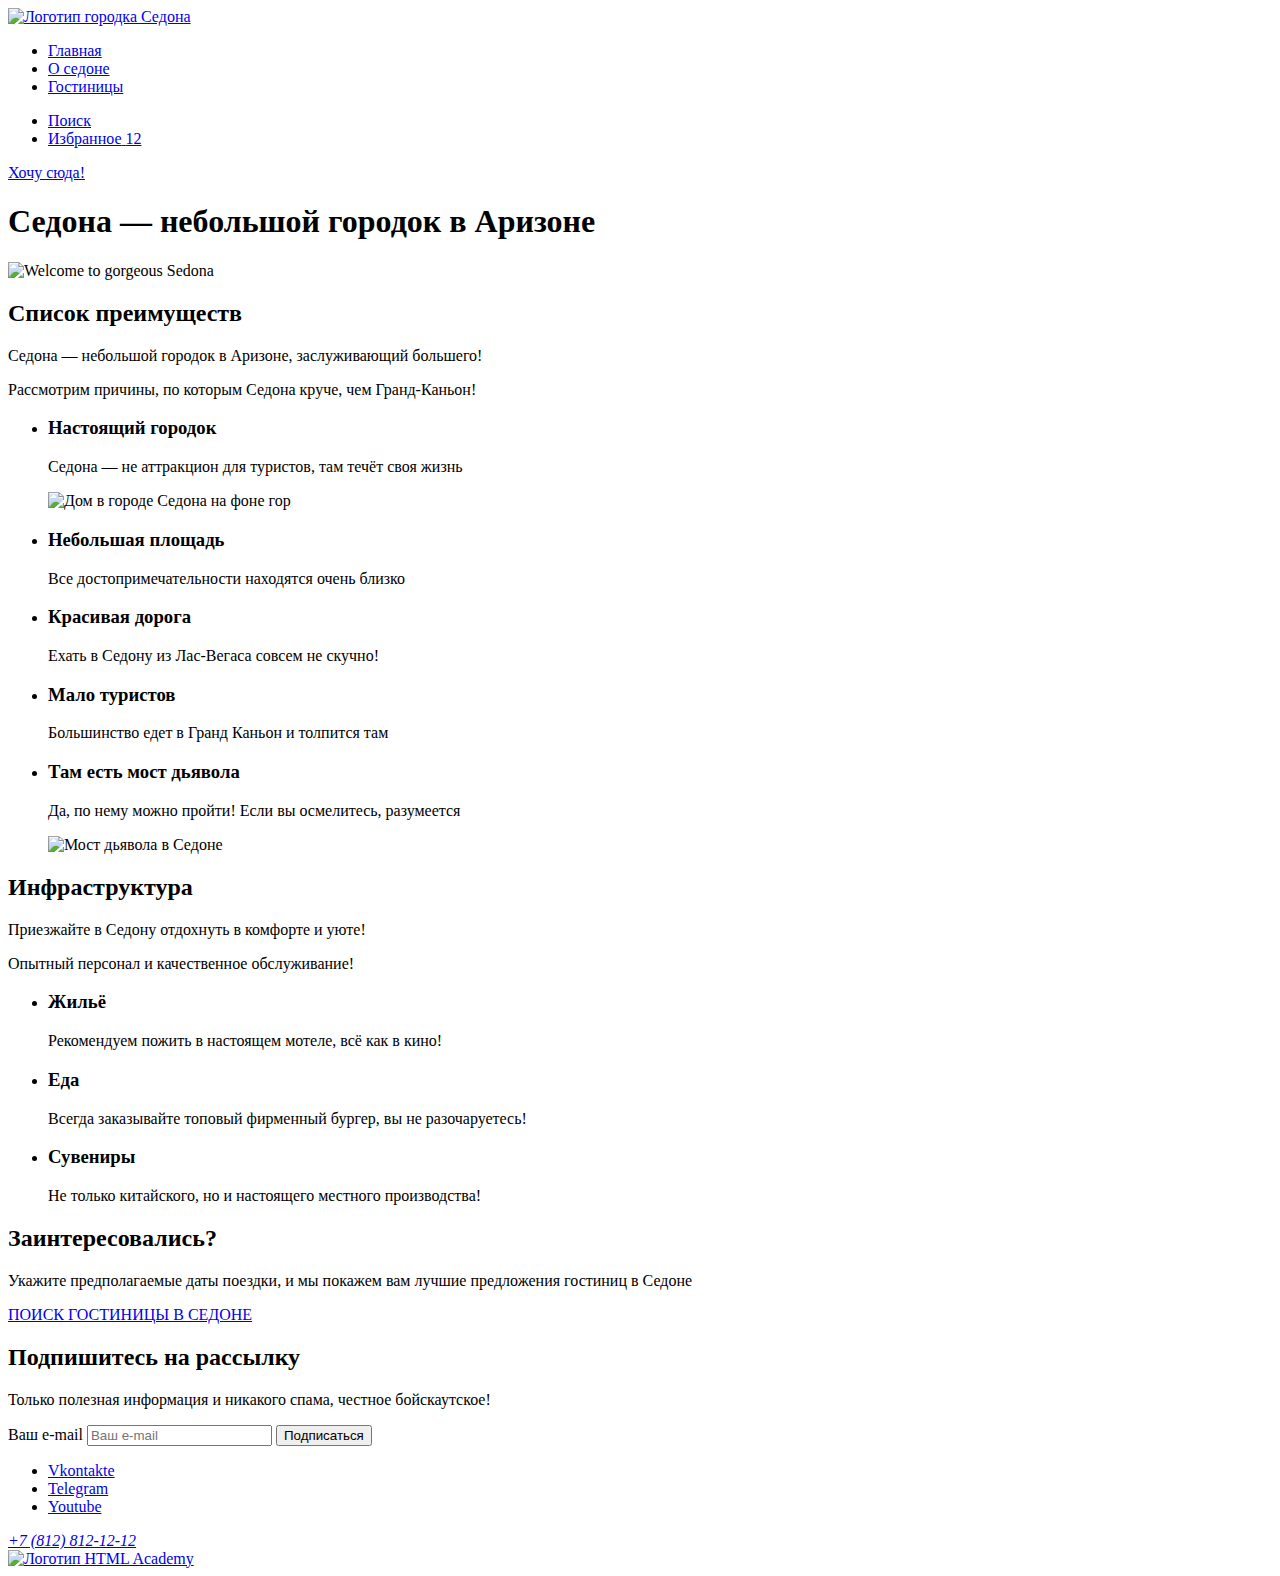
==== index.html @ dc504901 "Добавляет верстку с первой редакцией" ====
<!DOCTYPE html>
<html lang="ru">

  <head>
    <meta charset="utf-8">
    <title>Седона - городок в Аризоне</title>
  </head>

  <body>
    <header class="main-header">
      <nav class="navigation">
        <a class="navigation-logo" href="index.html">
          <img class="header-logo" src="#" alt="Логотип городка Седона">
        </a>
        <ul class="navigation-list">
          <li class="navigation-item">
            <a class="navigation-link active-navigation-link" href="index.html">Главная</a>
          </li>
          <li class="navigation-item">
            <a class="navigation-link" href="about.html">О седоне</a>
          </li>
          <li class="navigation-item">
            <a class="navigation-link" href="catalog.html">Гостиницы</a>
          </li>
        </ul>
        <ul class="navigation-list navigation-user">
          <li class="navigation-item-icon">
            <a class="navigation-link-icon" href="#">
              <span class="visually-hidden">Поиск</span>
            </a>
          </li>
          <li class="navigation-item-icon">
            <a class="navigation-link-icon" href="#">
              <span class="visually-hidden">Избранное</span>
              <span class="notifiaction-quantity">12</span>
            </a>
          </li>
        </ul>
        <a class="navigation-button button-brown" href="#">Хочу сюда!</a>
      </nav>
    </header>
    <main class="main-index">
      <section class="hero">
        <h1 class="visually-hidden">Седона — небольшой городок в Аризоне</h1>
        <img class="hero-img" src="#" alt="Welcome to gorgeous Sedona">
      </section>
      <section class="advantages">
        <h2 class="visually-hidden">Список преимуществ</h2>
        <p class="information">Седона — небольшой городок в Аризоне, заслуживающий большего!</p>
        <p class="features">Рассмотрим причины, по которым Седона круче, чем Гранд-Каньон!</p>
        <ul class="advantages-list">
          <li class="advantages-list-item">
            <h3 class="advantages-title">Настоящий городок</h3>
            <p class="advantages-description">Седона — не аттракцион для туристов, там течёт своя жизнь</p>
            <img class="first-advantage-img" src="#" alt="Дом в городе Седона на фоне гор">
          </li>
          <li class="advantages-list-item">
            <h3 class="advantages-title">Небольшая площадь</h3>
            <p class="advantages-description">Все достопримечательности находятся очень близко</p>
          </li>
          <li class="advantages-list-item">
            <h3 class="advantages-title">Красивая дорога</h3>
            <p class="advantages-description">Ехать в Седону из Лас-Вегаса совсем не скучно!</p>
          </li>
          <li class="advantages-list-item">
            <h3 class="advantages-title">Мало туристов</h3>
            <p class="advantages-description">Большинство едет в Гранд Каньон и толпится там</p>
          </li>
          <li class="advantages-list-item">
            <h3 class="advantages-title">Там есть мост дьявола</h3>
            <p class="advantages-description">Да, по нему можно пройти! Если вы осмелитесь, разумеется</p>
            <img class="last-advantage-img" src="#" alt="Мост дьявола в Седоне">
          </li>
        </ul>
      </section>
      <section class="infrastructure">
        <h2 class="visually-hidden">Инфраструктура</h2>
        <p class="information">Приезжайте в Седону отдохнуть в комфорте и уюте!</p>
        <p class="features">Опытный персонал и качественное обслуживание!</p>
        <ul class="infrastructure-list">
          <li class="infrastructure-item house-icon">
            <h3 class="infrastructure-title">Жильё</h3>
            <p class="infrastructure-description">Рекомендуем пожить в настоящем мотеле, всё как в кино!</p>
          </li>
          <li class="infrastructure-item hamburger-icon">
            <h3 class="infrastructure-title">Еда</h3>
            <p class="infrastructure-description">Всегда заказывайте топовый фирменный бургер, вы не разочаруетесь!</p>
          </li>
          <li class="infrastructure-item present-icon">
            <h3 class="infrastructure-title">Сувениры</h3>
            <p class="infrastructure-description">Не только китайского, но и настоящего местного производства!</p>
          </li>
        </ul>
      </section>
      <section class="hotel-search">
        <h2 class="serach-interest">Заинтересовались?</h2>
        <p class="search-option">Укажите предполагаемые даты поездки, и мы покажем вам лучшие предложения гостиниц в
          Седоне</p>
        <a class="search-button button-big button-brown" href="#">ПОИСК ГОСТИНИЦЫ В СЕДОНЕ</a>
      </section>
      <section class="newsletter">
        <h2 class="newsletter-title">Подпишитесь на рассылку</h2>
        <p class="newsletter-features">Только полезная информация и никакого спама, честное бойскаутское!</p>
        <form class="newsletter-form" action="https://echo.htmlacademy.ru/" method="post">
          <label for="newsletter-email">Ваш e-mail</label>
          <input class="field" placeholder="Ваш e-mail" type="email" name="newsletter-email" id="newsletter-email"
            required>
          <button class="button-big button-blue" type="submit">
            <span class="subscription-button">Подписаться</span>
          </button>
        </form>
      </section>
    </main>
    <footer class="main-footer">
      <ul class="social-list">
        <li class="social-list-item">
          <a class="button-icon" href="https://vk.com/htmlacademy">
            <span class="visually-hidden">Vkontakte</span>
          </a>
        </li>
        <li class="social-list-item">
          <a class="button-icon" href="https://t.me/htmlacademy">
            <span class="visually-hidden">Telegram</span>
          </a>
        </li>
        <li class="social-list-item">
          <a class="button-icon" href="https://www.youtube.com/user/htmlacademyru">
            <span class="visually-hidden">Youtube</span>
          </a>
        </li>
      </ul>
      <address class="footer-phone">
        <a class="footer-phone-call" href="tel:+78128121212">+7 (812) 812-12-12</a>
      </address>
      <a class="copyright" href="https://htmlacademy.ru/">
        <img class="htmlacademy-logo" src="#" alt="Логотип HTML Academy">
      </a>
    </footer>
  </body>

</html>
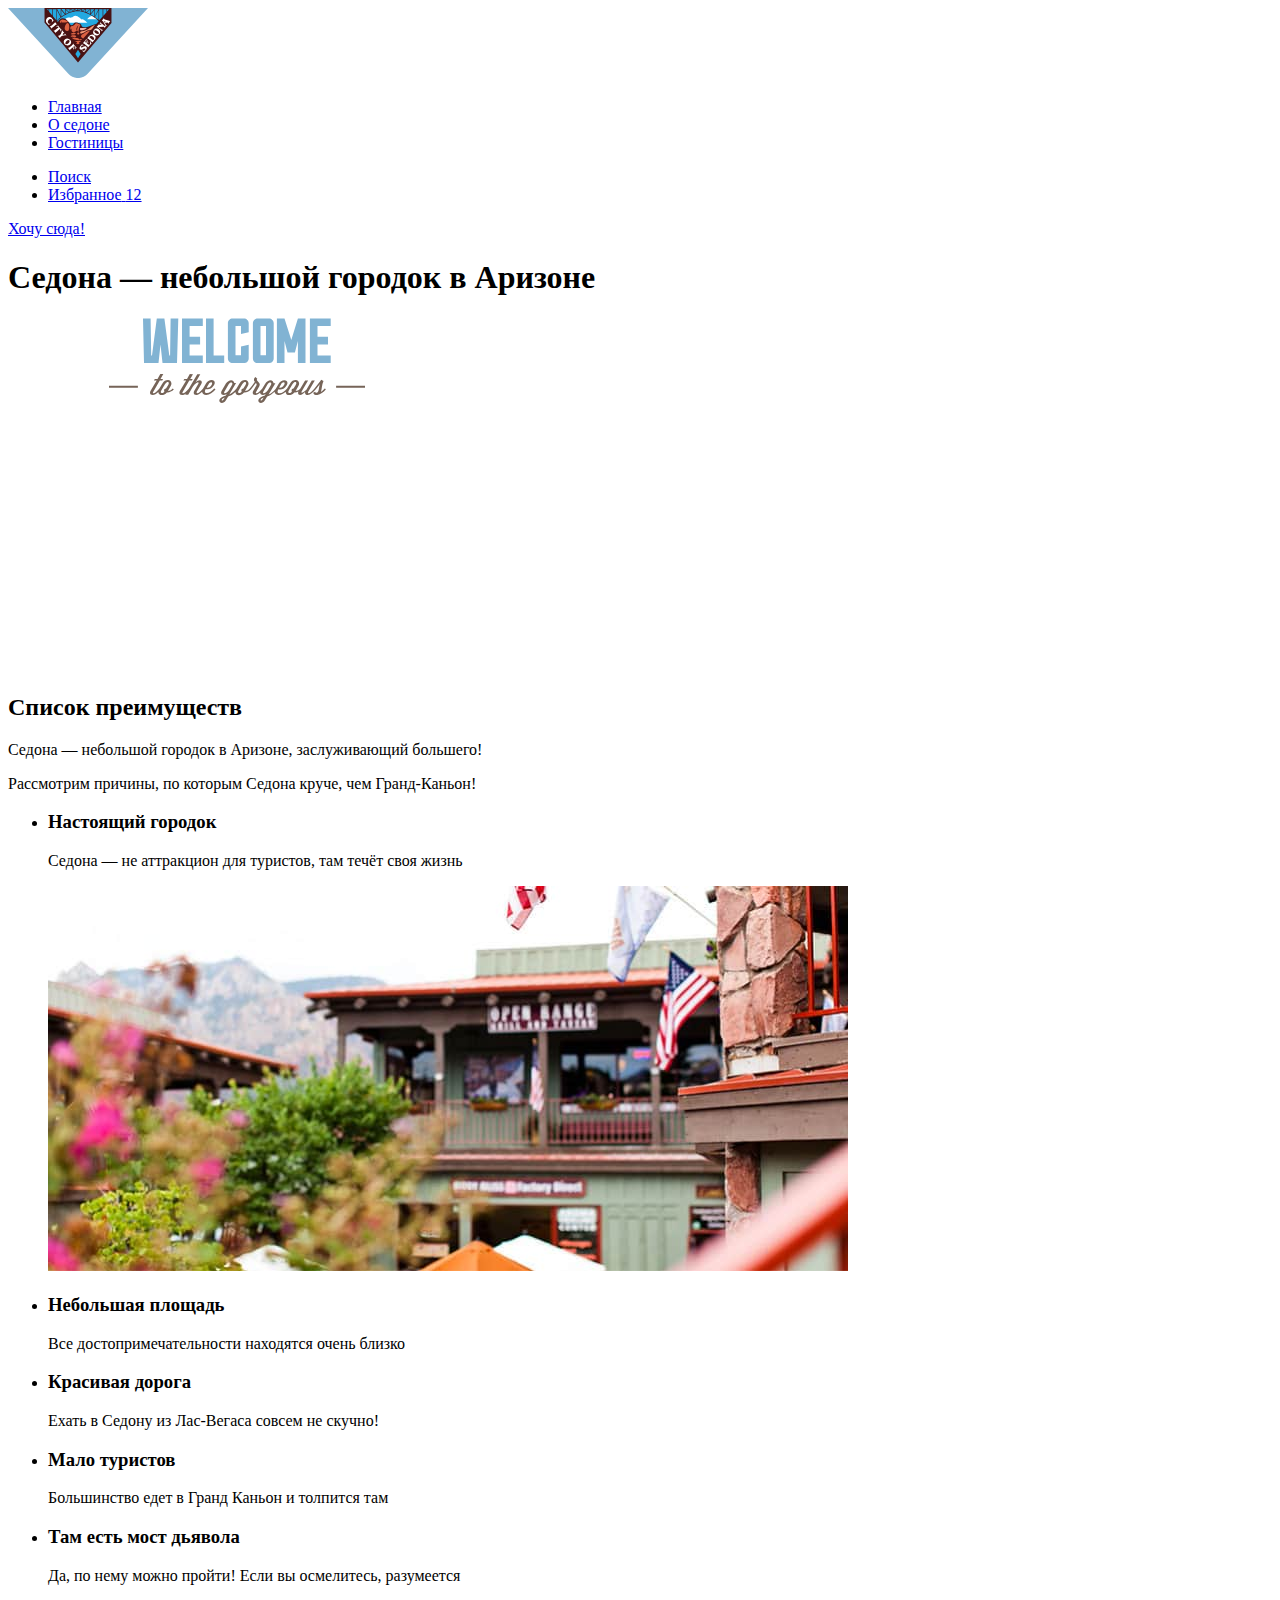
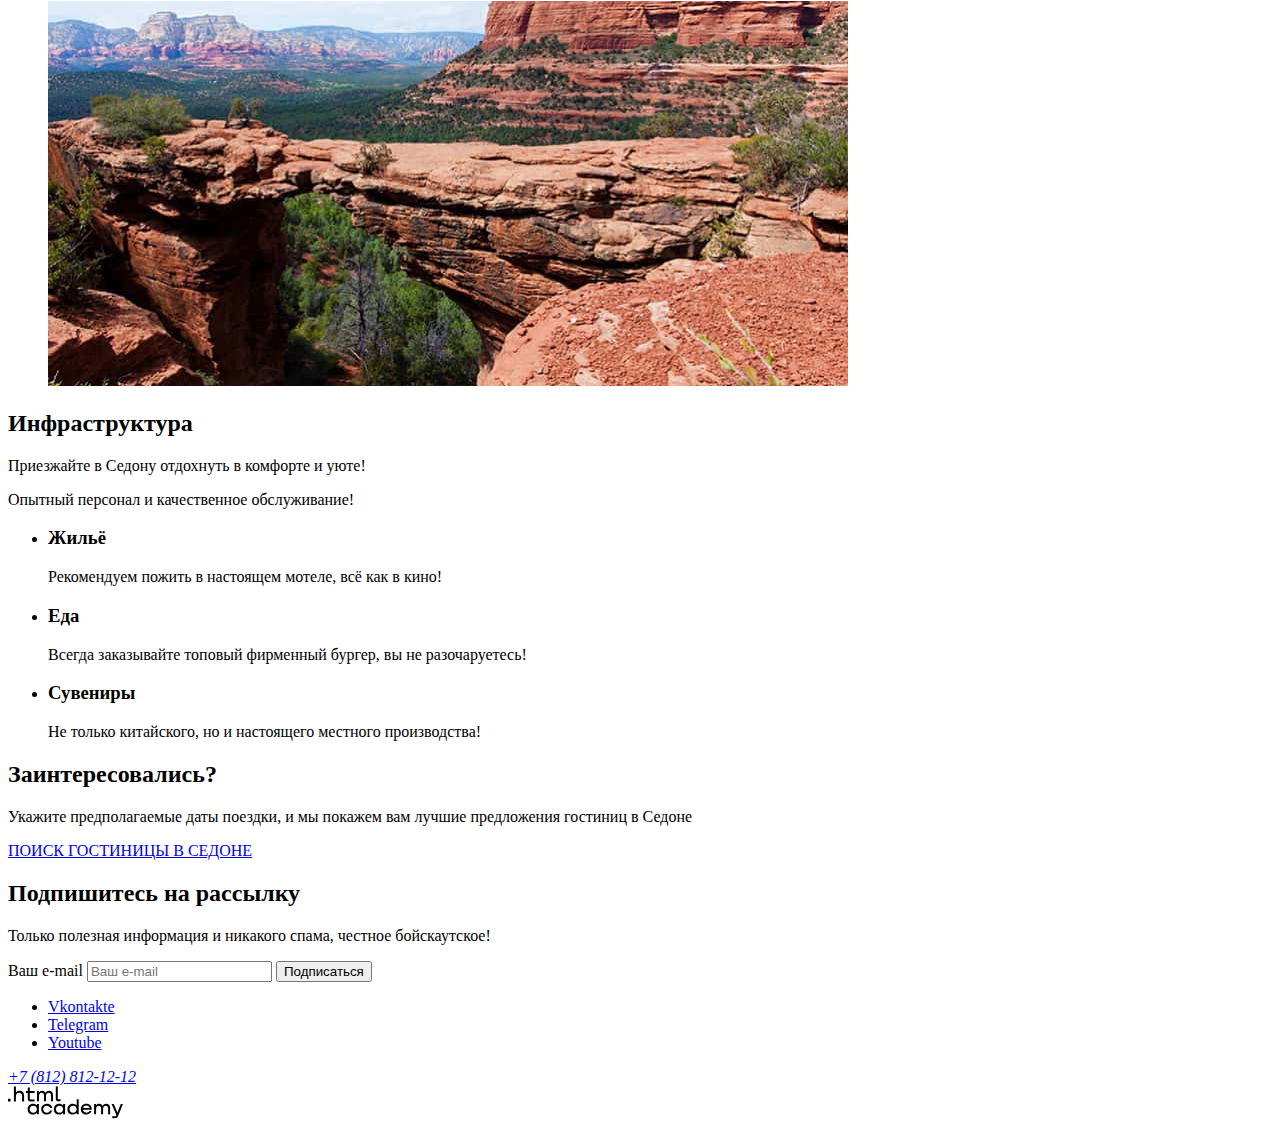
==== commit d54ff46a: "Добавляет классы и контентные изображения" ====
--- a/index.html
+++ b/index.html
@@ -10,7 +10,8 @@
     <header class="main-header">
       <nav class="navigation">
         <a class="navigation-logo" href="index.html">
-          <img class="header-logo" src="#" alt="Логотип городка Седона">
+          <img class="header-logo" src="images/logo_navigation.svg" width="140" height="70"
+            alt="Логотип городка Седона">
         </a>
         <ul class="navigation-list">
           <li class="navigation-item">
@@ -36,13 +37,14 @@
             </a>
           </li>
         </ul>
-        <a class="navigation-button button-brown" href="#">Хочу сюда!</a>
+        <a class="button navigation-button button-brown" href="#">Хочу сюда!</a>
       </nav>
     </header>
     <main class="main-index">
       <section class="hero">
         <h1 class="visually-hidden">Седона — небольшой городок в Аризоне</h1>
-        <img class="hero-img" src="#" alt="Welcome to gorgeous Sedona">
+        <img class="hero-img" src="images/welcome_to_sedona.svg" width="458" height="352"
+          alt="Welcome to gorgeous Sedona">
       </section>
       <section class="advantages">
         <h2 class="visually-hidden">Список преимуществ</h2>
@@ -52,7 +54,8 @@
           <li class="advantages-list-item">
             <h3 class="advantages-title">Настоящий городок</h3>
             <p class="advantages-description">Седона — не аттракцион для туристов, там течёт своя жизнь</p>
-            <img class="first-advantage-img" src="#" alt="Дом в городе Седона на фоне гор">
+            <img class="first-advantage-img" src="images/city_view.jpg" width="800" height="385"
+              alt="Дом в городе Седона на фоне гор">
           </li>
           <li class="advantages-list-item">
             <h3 class="advantages-title">Небольшая площадь</h3>
@@ -69,7 +72,8 @@
           <li class="advantages-list-item">
             <h3 class="advantages-title">Там есть мост дьявола</h3>
             <p class="advantages-description">Да, по нему можно пройти! Если вы осмелитесь, разумеется</p>
-            <img class="last-advantage-img" src="#" alt="Мост дьявола в Седоне">
+            <img class="last-advantage-img" src="images/devil_bridge.jpg" width="800" height="385"
+              alt="Мост дьявола в Седоне">
           </li>
         </ul>
       </section>
@@ -93,19 +97,19 @@
         </ul>
       </section>
       <section class="hotel-search">
-        <h2 class="serach-interest">Заинтересовались?</h2>
-        <p class="search-option">Укажите предполагаемые даты поездки, и мы покажем вам лучшие предложения гостиниц в
+        <h2 class="information">Заинтересовались?</h2>
+        <p class="features">Укажите предполагаемые даты поездки, и мы покажем вам лучшие предложения гостиниц в
           Седоне</p>
         <a class="search-button button-big button-brown" href="#">ПОИСК ГОСТИНИЦЫ В СЕДОНЕ</a>
       </section>
       <section class="newsletter">
-        <h2 class="newsletter-title">Подпишитесь на рассылку</h2>
-        <p class="newsletter-features">Только полезная информация и никакого спама, честное бойскаутское!</p>
+        <h2 class="information">Подпишитесь на рассылку</h2>
+        <p class="features">Только полезная информация и никакого спама, честное бойскаутское!</p>
         <form class="newsletter-form" action="https://echo.htmlacademy.ru/" method="post">
           <label for="newsletter-email">Ваш e-mail</label>
           <input class="field" placeholder="Ваш e-mail" type="email" name="newsletter-email" id="newsletter-email"
             required>
-          <button class="button-big button-blue" type="submit">
+          <button class="button button-big button-blue" type="submit">
             <span class="subscription-button">Подписаться</span>
           </button>
         </form>
@@ -133,7 +137,8 @@
         <a class="footer-phone-call" href="tel:+78128121212">+7 (812) 812-12-12</a>
       </address>
       <a class="copyright" href="https://htmlacademy.ru/">
-        <img class="htmlacademy-logo" src="#" alt="Логотип HTML Academy">
+        <img class="htmlacademy-logo" src="images/logo_htmlacademy.svg" width="115" height="33"
+          alt="Логотип HTML Academy">
       </a>
     </footer>
   </body>
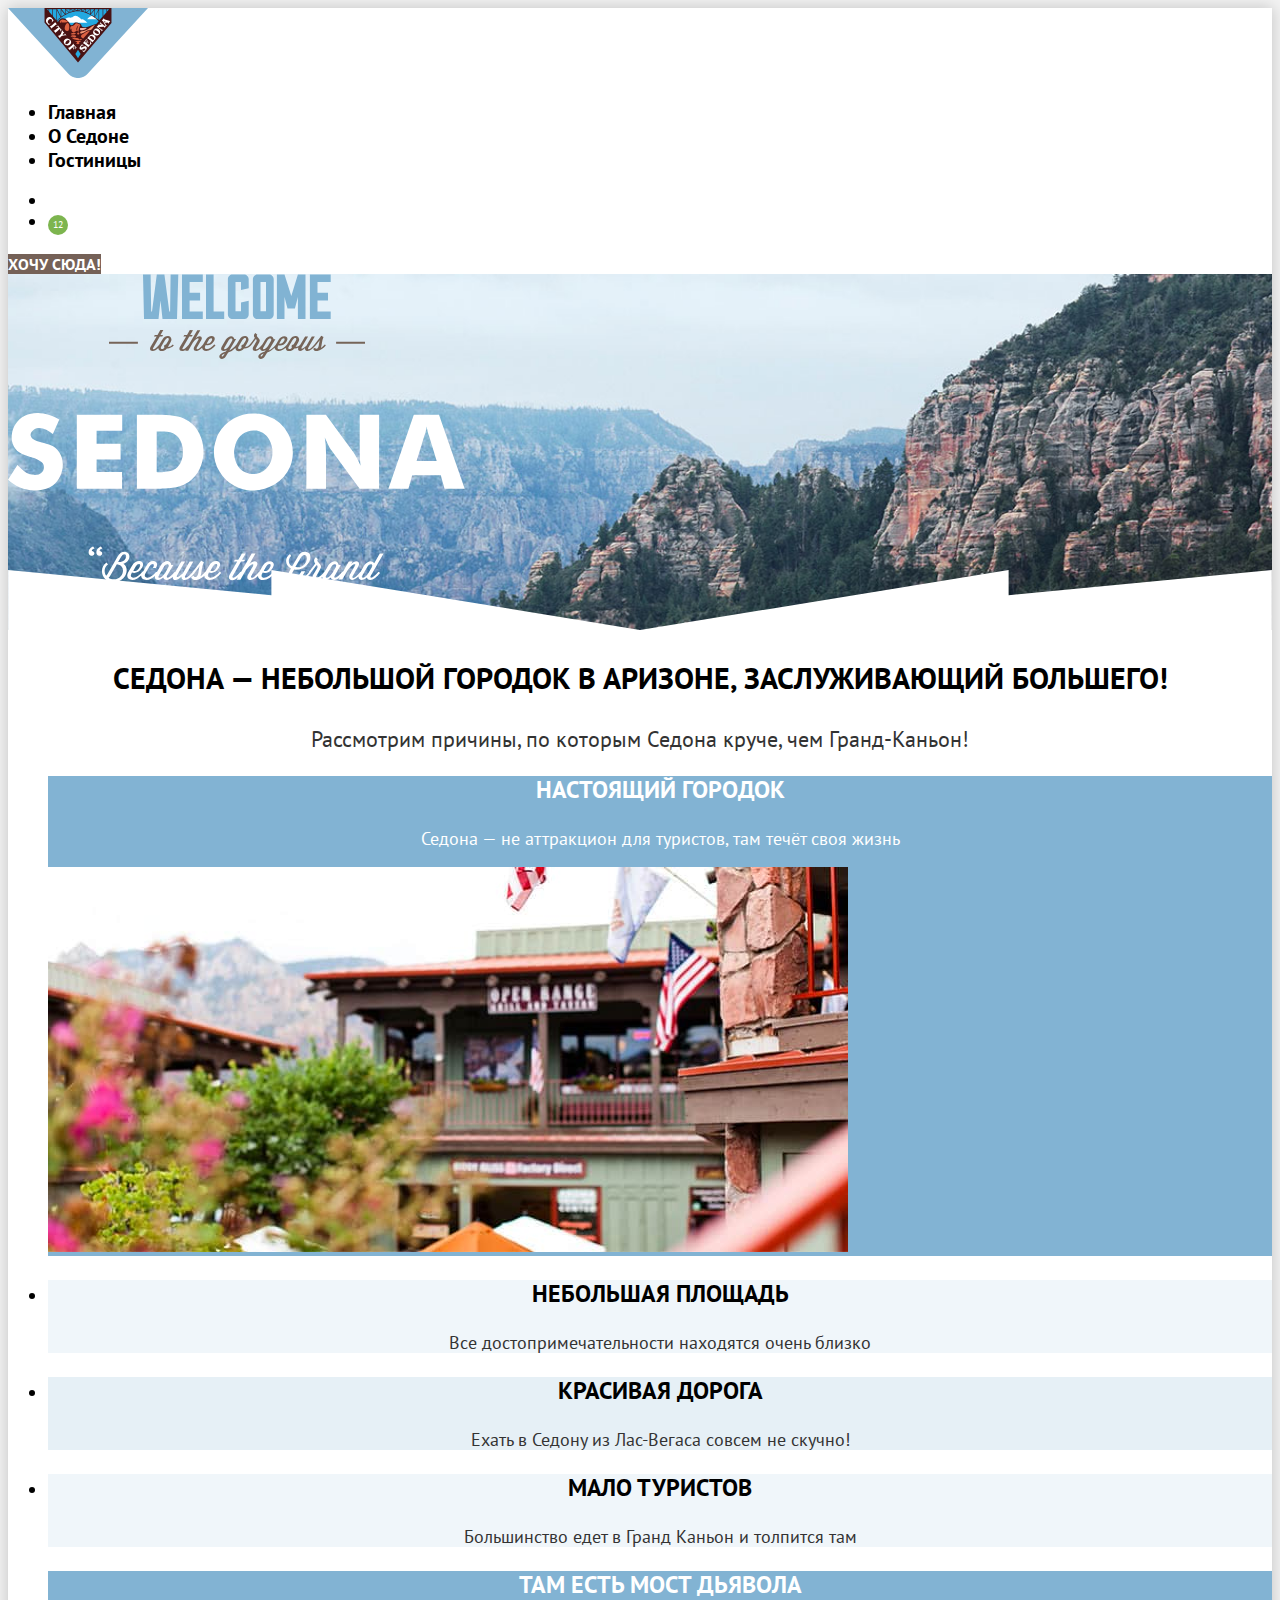
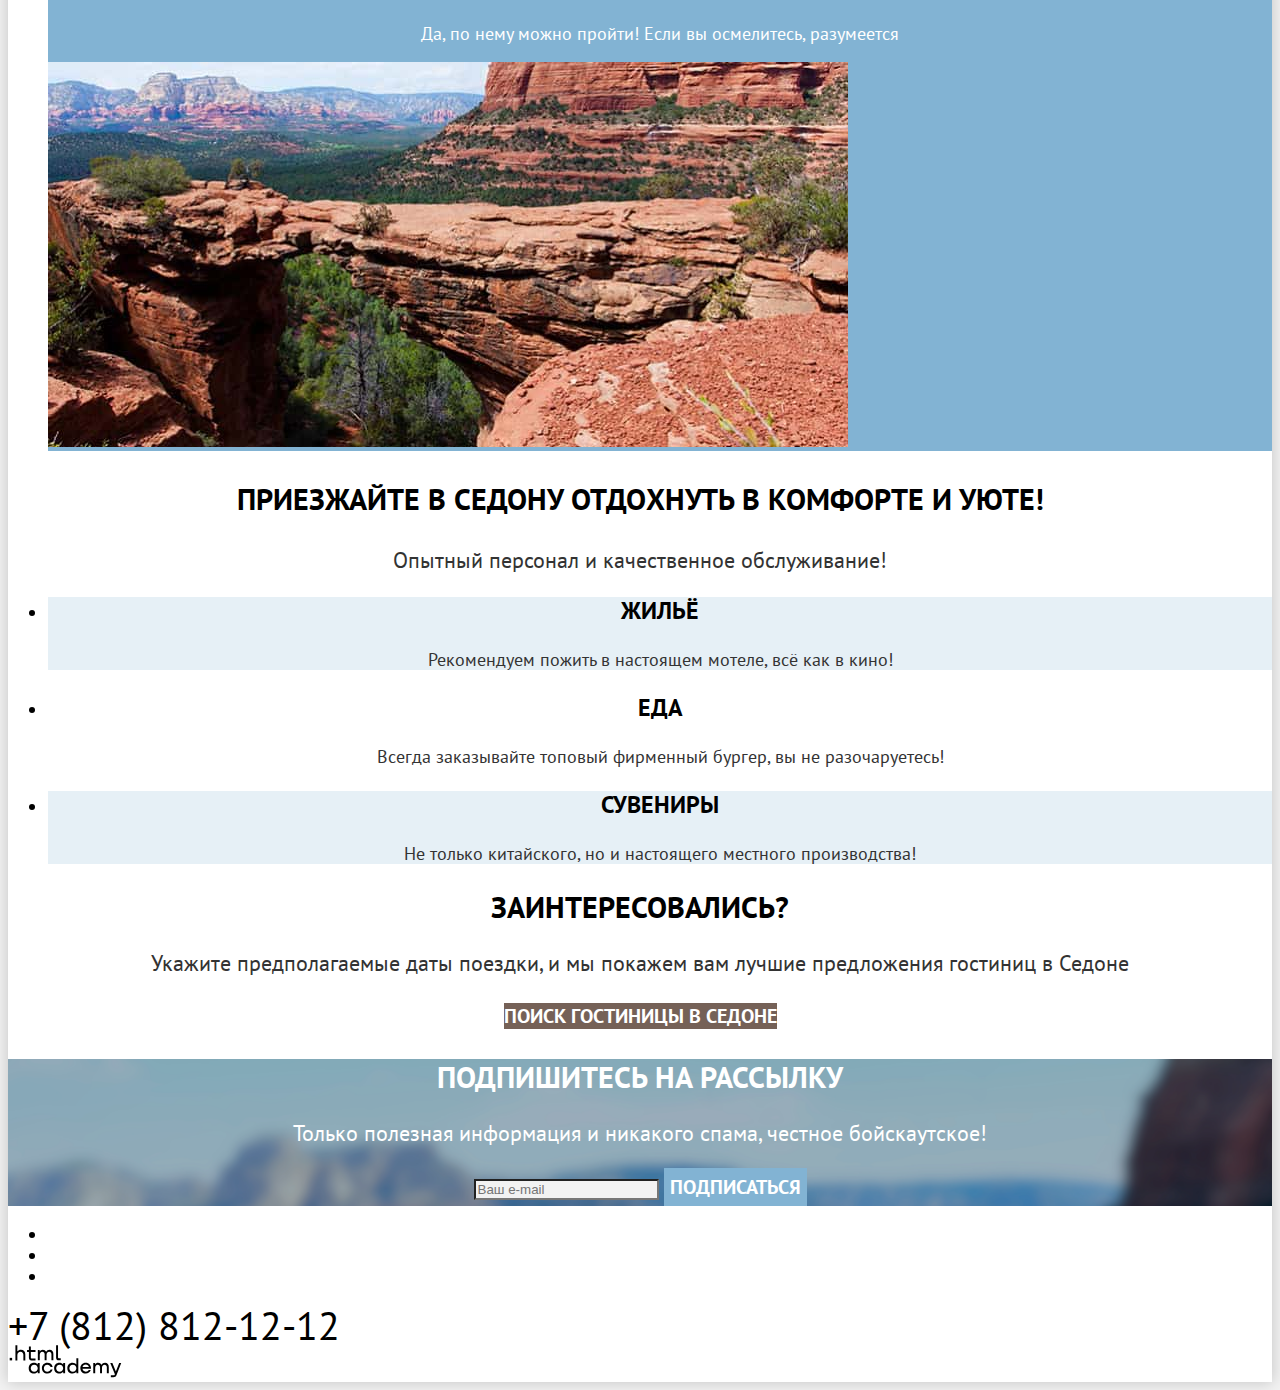
==== commit 2e018c9a: "Добавляет базовые стили" ====
--- a/index.html
+++ b/index.html
@@ -3,144 +3,149 @@
 
   <head>
     <meta charset="utf-8">
+    <link rel="stylesheet" href="styles/styles.css">
     <title>Седона - городок в Аризоне</title>
   </head>
 
   <body>
-    <header class="main-header">
-      <nav class="navigation">
-        <a class="navigation-logo" href="index.html">
-          <img class="header-logo" src="images/logo_navigation.svg" width="140" height="70"
-            alt="Логотип городка Седона">
-        </a>
-        <ul class="navigation-list">
-          <li class="navigation-item">
-            <a class="navigation-link active-navigation-link" href="index.html">Главная</a>
-          </li>
-          <li class="navigation-item">
-            <a class="navigation-link" href="about.html">О седоне</a>
-          </li>
-          <li class="navigation-item">
-            <a class="navigation-link" href="catalog.html">Гостиницы</a>
-          </li>
-        </ul>
-        <ul class="navigation-list navigation-user">
-          <li class="navigation-item-icon">
-            <a class="navigation-link-icon" href="#">
-              <span class="visually-hidden">Поиск</span>
+    <div class="wrapper">
+      <header class="main-header">
+        <nav class="navigation">
+          <a class="navigation-logo" href="index.html">
+            <img class="header-logo" src="images/logo_navigation.svg" width="140" height="70"
+              alt="Логотип городка Седона">
+          </a>
+          <ul class="navigation-list">
+            <li class="navigation-item">
+              <a class="navigation-link active-navigation-link" href="index.html">Главная</a>
+            </li>
+            <li class="navigation-item">
+              <a class="navigation-link" href="about.html">О Седоне</a>
+            </li>
+            <li class="navigation-item">
+              <a class="navigation-link" href="catalog.html">Гостиницы</a>
+            </li>
+          </ul>
+          <ul class="navigation-list navigation-user">
+            <li class="navigation-item-icon">
+              <a class="navigation-link-icon" href="#">
+                <span class="visually-hidden">Поиск</span>
+              </a>
+            </li>
+            <li class="navigation-item-icon">
+              <a class="navigation-link-icon" href="#">
+                <span class="visually-hidden">Избранное</span>
+                <span class="notifiaction-quantity">12</span>
+              </a>
+            </li>
+          </ul>
+          <a class="button navigation-button button-brown" href="#">Хочу сюда!</a>
+        </nav>
+      </header>
+      <main class="main-index">
+        <section class="hero">
+          <h1 class="visually-hidden">Седона — небольшой городок в Аризоне</h1>
+          <img class="hero-img" src="images/welcome_to_sedona.svg" width="458" height="352"
+            alt="Welcome to gorgeous Sedona">
+        </section>
+        <section class="advantages">
+          <h2 class="visually-hidden">Список преимуществ</h2>
+          <p class="information">Седона — небольшой городок в Аризоне, заслуживающий большего!</p>
+          <p class="features change-color">Рассмотрим причины, по которым Седона круче, чем Гранд-Каньон!</p>
+          <ul class="advantages-list">
+            <li class="advantages-list-item dark-background-color">
+              <h3 class="advantages-title">Настоящий городок</h3>
+              <p class="advantages-description">Седона — не аттракцион для туристов, там течёт своя жизнь</p>
+              <img class="first-advantage-img" src="images/city_view.jpg" width="800" height="385"
+                alt="Дом в городе Седона на фоне гор">
+            </li>
+            <li class="advantages-list-item light-background-color">
+              <h3 class="advantages-title">Небольшая площадь</h3>
+              <p class="advantages-description change-color">Все достопримечательности находятся очень близко</p>
+            </li>
+            <li class="advantages-list-item medium-background-color">
+              <h3 class="advantages-title">Красивая дорога</h3>
+              <p class="advantages-description change-color">Ехать в Седону из Лас-Вегаса совсем не скучно!</p>
+            </li>
+            <li class="advantages-list-item light-background-color">
+              <h3 class="advantages-title">Мало туристов</h3>
+              <p class="advantages-description change-color">Большинство едет в Гранд Каньон и толпится там</p>
+            </li>
+            <li class="advantages-list-item dark-background-color">
+              <h3 class="advantages-title">Там есть мост дьявола</h3>
+              <p class="advantages-description">Да, по нему можно пройти! Если вы осмелитесь, разумеется</p>
+              <img class="last-advantage-img" src="images/devil_bridge.jpg" width="800" height="385"
+                alt="Мост дьявола в Седоне">
+            </li>
+          </ul>
+        </section>
+        <section class="infrastructure">
+          <h2 class="visually-hidden">Инфраструктура</h2>
+          <p class="information">Приезжайте в Седону отдохнуть в комфорте и уюте!</p>
+          <p class="features change-color">Опытный персонал и качественное обслуживание!</p>
+          <ul class="infrastructure-list">
+            <li class="infrastructure-item house-icon medium-background-color">
+              <h3 class="infrastructure-title">Жильё</h3>
+              <p class="infrastructure-description">Рекомендуем пожить в настоящем мотеле, всё как в кино!</p>
+            </li>
+            <li class="infrastructure-item hamburger-icon">
+              <h3 class="infrastructure-title">Еда</h3>
+              <p class="infrastructure-description">Всегда заказывайте топовый фирменный бургер, вы не разочаруетесь!
+              </p>
+            </li>
+            <li class="infrastructure-item present-icon medium-background-color">
+              <h3 class="infrastructure-title">Сувениры</h3>
+              <p class="infrastructure-description">Не только китайского, но и настоящего местного производства!</p>
+            </li>
+          </ul>
+        </section>
+        <section class="hotel-search">
+          <h2 class="information">Заинтересовались?</h2>
+          <p class="features change-color">Укажите предполагаемые даты поездки, и мы покажем вам лучшие предложения
+            гостиниц в
+            Седоне</p>
+          <a class="action-button button button-brown" href="#">ПОИСК ГОСТИНИЦЫ В СЕДОНЕ</a>
+        </section>
+        <section class="newsletter">
+          <h2 class="information">Подпишитесь на рассылку</h2>
+          <p class="features">Только полезная информация и никакого спама, честное бойскаутское!</p>
+          <form class="newsletter-form" action="https://echo.htmlacademy.ru/" method="post">
+            <label for="newsletter-email" class="visually-hidden">Ваш e-mail</label>
+            <input class="field" placeholder="Ваш e-mail" type="email" name="newsletter-email" id="newsletter-email"
+              required>
+            <button class="button button-blue" type="submit">
+              <span class="action-button">Подписаться</span>
+            </button>
+          </form>
+        </section>
+      </main>
+      <footer class="main-footer">
+        <ul class="social-list">
+          <li class="social-list-item">
+            <a class="button-icon" href="https://vk.com/htmlacademy">
+              <span class="visually-hidden">Vkontakte</span>
             </a>
           </li>
-          <li class="navigation-item-icon">
-            <a class="navigation-link-icon" href="#">
-              <span class="visually-hidden">Избранное</span>
-              <span class="notifiaction-quantity">12</span>
+          <li class="social-list-item">
+            <a class="button-icon" href="https://t.me/htmlacademy">
+              <span class="visually-hidden">Telegram</span>
+            </a>
+          </li>
+          <li class="social-list-item">
+            <a class="button-icon" href="https://www.youtube.com/user/htmlacademyru">
+              <span class="visually-hidden">Youtube</span>
             </a>
           </li>
         </ul>
-        <a class="button navigation-button button-brown" href="#">Хочу сюда!</a>
-      </nav>
-    </header>
-    <main class="main-index">
-      <section class="hero">
-        <h1 class="visually-hidden">Седона — небольшой городок в Аризоне</h1>
-        <img class="hero-img" src="images/welcome_to_sedona.svg" width="458" height="352"
-          alt="Welcome to gorgeous Sedona">
-      </section>
-      <section class="advantages">
-        <h2 class="visually-hidden">Список преимуществ</h2>
-        <p class="information">Седона — небольшой городок в Аризоне, заслуживающий большего!</p>
-        <p class="features">Рассмотрим причины, по которым Седона круче, чем Гранд-Каньон!</p>
-        <ul class="advantages-list">
-          <li class="advantages-list-item">
-            <h3 class="advantages-title">Настоящий городок</h3>
-            <p class="advantages-description">Седона — не аттракцион для туристов, там течёт своя жизнь</p>
-            <img class="first-advantage-img" src="images/city_view.jpg" width="800" height="385"
-              alt="Дом в городе Седона на фоне гор">
-          </li>
-          <li class="advantages-list-item">
-            <h3 class="advantages-title">Небольшая площадь</h3>
-            <p class="advantages-description">Все достопримечательности находятся очень близко</p>
-          </li>
-          <li class="advantages-list-item">
-            <h3 class="advantages-title">Красивая дорога</h3>
-            <p class="advantages-description">Ехать в Седону из Лас-Вегаса совсем не скучно!</p>
-          </li>
-          <li class="advantages-list-item">
-            <h3 class="advantages-title">Мало туристов</h3>
-            <p class="advantages-description">Большинство едет в Гранд Каньон и толпится там</p>
-          </li>
-          <li class="advantages-list-item">
-            <h3 class="advantages-title">Там есть мост дьявола</h3>
-            <p class="advantages-description">Да, по нему можно пройти! Если вы осмелитесь, разумеется</p>
-            <img class="last-advantage-img" src="images/devil_bridge.jpg" width="800" height="385"
-              alt="Мост дьявола в Седоне">
-          </li>
-        </ul>
-      </section>
-      <section class="infrastructure">
-        <h2 class="visually-hidden">Инфраструктура</h2>
-        <p class="information">Приезжайте в Седону отдохнуть в комфорте и уюте!</p>
-        <p class="features">Опытный персонал и качественное обслуживание!</p>
-        <ul class="infrastructure-list">
-          <li class="infrastructure-item house-icon">
-            <h3 class="infrastructure-title">Жильё</h3>
-            <p class="infrastructure-description">Рекомендуем пожить в настоящем мотеле, всё как в кино!</p>
-          </li>
-          <li class="infrastructure-item hamburger-icon">
-            <h3 class="infrastructure-title">Еда</h3>
-            <p class="infrastructure-description">Всегда заказывайте топовый фирменный бургер, вы не разочаруетесь!</p>
-          </li>
-          <li class="infrastructure-item present-icon">
-            <h3 class="infrastructure-title">Сувениры</h3>
-            <p class="infrastructure-description">Не только китайского, но и настоящего местного производства!</p>
-          </li>
-        </ul>
-      </section>
-      <section class="hotel-search">
-        <h2 class="information">Заинтересовались?</h2>
-        <p class="features">Укажите предполагаемые даты поездки, и мы покажем вам лучшие предложения гостиниц в
-          Седоне</p>
-        <a class="search-button button-big button-brown" href="#">ПОИСК ГОСТИНИЦЫ В СЕДОНЕ</a>
-      </section>
-      <section class="newsletter">
-        <h2 class="information">Подпишитесь на рассылку</h2>
-        <p class="features">Только полезная информация и никакого спама, честное бойскаутское!</p>
-        <form class="newsletter-form" action="https://echo.htmlacademy.ru/" method="post">
-          <label for="newsletter-email">Ваш e-mail</label>
-          <input class="field" placeholder="Ваш e-mail" type="email" name="newsletter-email" id="newsletter-email"
-            required>
-          <button class="button button-big button-blue" type="submit">
-            <span class="subscription-button">Подписаться</span>
-          </button>
-        </form>
-      </section>
-    </main>
-    <footer class="main-footer">
-      <ul class="social-list">
-        <li class="social-list-item">
-          <a class="button-icon" href="https://vk.com/htmlacademy">
-            <span class="visually-hidden">Vkontakte</span>
-          </a>
-        </li>
-        <li class="social-list-item">
-          <a class="button-icon" href="https://t.me/htmlacademy">
-            <span class="visually-hidden">Telegram</span>
-          </a>
-        </li>
-        <li class="social-list-item">
-          <a class="button-icon" href="https://www.youtube.com/user/htmlacademyru">
-            <span class="visually-hidden">Youtube</span>
-          </a>
-        </li>
-      </ul>
-      <address class="footer-phone">
-        <a class="footer-phone-call" href="tel:+78128121212">+7 (812) 812-12-12</a>
-      </address>
-      <a class="copyright" href="https://htmlacademy.ru/">
-        <img class="htmlacademy-logo" src="images/logo_htmlacademy.svg" width="115" height="33"
-          alt="Логотип HTML Academy">
-      </a>
-    </footer>
+        <address class="footer-phone">
+          <a class="footer-phone-call" href="tel:+78128121212">+7 (812) 812-12-12</a>
+        </address>
+        <a class="copyright" href="https://htmlacademy.ru/">
+          <img class="htmlacademy-logo" src="images/logo_htmlacademy.svg" width="115" height="33"
+            alt="Логотип HTML Academy">
+        </a>
+      </footer>
+    </div>
   </body>
 
 </html>
--- a/styles/styles.css
+++ b/styles/styles.css
@@ -0,0 +1,271 @@
+@font-face {
+  font-family: "PT Sans";
+  font-style: normal;
+  font-weight: 400;
+  src: url("../fonts/ptsans-400.woff2") format("woff2");
+  font-display: swap;
+}
+
+@font-face {
+  font-family: "PT Sans";
+  font-style: normal;
+  font-weight: 700;
+  src: url("../fonts/ptsans-700.woff2") format("woff2");
+  font-display: swap;
+}
+
+body {
+font-family: "PT Sans", "Arial", sans-serif;
+font-size: 18px;
+line-height: 21px;
+color: #000000;
+background-color: #F2F2F2;
+font-weight: 400;
+}
+
+.navigation-link {
+  font-size: 20px;
+  line-height: 24px;
+  font-weight: 700;
+  color: #000000;
+  text-decoration:none;
+}
+
+.visually-hidden {
+  position: absolute;
+  width: 1px;
+  height: 1px;
+  margin: -1px;
+  border: 0;
+  padding: 0;
+  white-space: nowrap;
+  clip-path: inset(100%);
+  clip: rect(0 0 0 0);
+  overflow: hidden;
+}
+
+.notifiaction-quantity {
+  font-size: 10px;
+  line-height: 10px;
+  color: #FFFFFF;
+  text-align: center;
+  border-radius: 50%;
+  background-color: #7DB54F;
+  padding: 5px 3px;
+  min-width: 20px;
+  display: inline-block;
+  box-sizing: border-box;
+}
+
+.main-index .hero{
+  background-color: #63787D;
+  background-image: url("../images/decorative_cover.svg"), url("../images/main_index_background.jpg");
+  background-size: 100% auto, cover;
+  background-repeat: no-repeat;
+  background-position: center bottom, left top;
+}
+
+.information {
+  font-size: 30px;
+  line-height: 36px;
+  font-weight: 700;
+  text-align: center;
+  text-transform: uppercase;
+}
+
+.features {
+  font-size: 22px;
+  line-height: 26px;
+  text-align: center;
+}
+
+.advantages-title {
+  font-size: 24px;
+  line-height: 28px;
+  font-weight: 700;
+  text-transform: uppercase;
+  text-align: center;
+}
+
+.advantages-description {
+  text-align: center;
+}
+
+.dark-background-color {
+  color: #FFFFFF;
+  background-color: #82B3D3;
+}
+
+.light-background-color {
+  background-color: rgba(131, 179, 211, 0.12);
+}
+
+.medium-background-color {
+  background-color: rgba(131, 179, 211, 0.2);
+}
+
+.infrastructure {
+  background-color: #FFFFFF;
+}
+
+.infrastructure-title {
+  font-size: 24px;
+  line-height: 28px;
+  font-qeight: 700;
+  text-transform: uppercase;
+  text-align: center;
+}
+
+.infrastructure-description {
+  text-align: center;
+  color: #333333;
+}
+
+.main-index .newsletter {
+  background-color: #637579;
+  background-image: url("../images/index_subscription_background.png");
+  background-size: 100% auto;
+  background-repeat: no-repeat;
+  color: #FFFFFF;
+}
+
+.newsletter-email {
+ line-height: 24px;
+ background-color: #F2F2F2;
+}
+
+.newsletter {
+  text-align: center;
+}
+
+.social-list-item a {
+  text-decoration: none;
+  color: #000000;
+}
+
+.footer-phone-call {
+  font-size: 40px;
+  line-height: 40px;
+  text-align: center;
+  color: #000000;
+  text-decoration: none;
+  font-style: normal;
+}
+
+.main-inner-filter {
+  background-image: url("../images/catalog_filter_background.png");
+  repeat: no-repeat;
+  background-size: 100% auto;
+  color: #000000;
+  background-color: #656366;
+}
+
+.inner-header-title {
+  font-size: 60px;
+  line-height: 78px;
+  color: #FFFFFF;
+}
+
+.breadcrumbs-item a {
+  color: #FFFFFF;
+  font-size: 16px;
+  text-decoration: none;
+}
+
+.catalog-filter-title {
+  font-size: 20px;
+  line-height: 24px;
+  font-weight: 700;
+  color: #FFFFFF;
+}
+
+.catalog-filter-item {
+  line-height: 23px;
+  color: #FFFFFF;
+}
+
+.accomodation-found {
+  font-size: 30px;
+  line-height: 36px;
+  font-weight: 700;
+  text-transform: uppercase;
+}
+
+.card-link {
+  font-size: 24px;
+  line-height: 28px;
+  text-decoration: none;
+  color: #000000;
+}
+
+.card-rating {
+  font-size: 16px;
+  line-height: 20px;
+  text-transform: uppercase;
+  background-color: #F2F2F2;
+  color: #333333;
+}
+
+.pagination-link {
+  font-size: 20px;
+  line-height: 36px;
+  font-weight: 700;
+  color: #FFFFFF;
+  background-color: #82B3D3;
+  text-decoration: none;
+}
+
+.pagination-active {
+  color: #000000;
+  background-color: #F2F2F2;
+}
+
+.change-color {
+  color: #333333;
+}
+
+.button {
+  color: #FFFFFF;
+  text-decoration: none;
+  text-transform: uppercase;
+  font-weight: 700;
+  font-size: 16px;
+  line-height: 20px;
+  text-align: center;
+  border: none;
+  font-family: "PT Sans";
+}
+
+.button-brown {
+  background-color: #756157;
+}
+
+.button-blue {
+  background-color: #82B3D3;
+}
+
+.button-green {
+  background-color: #7DB54F;
+}
+
+.button-transparent {
+  background-color: transparent;
+}
+
+.action-button {
+  font-size: 20px;
+  line-height: 36px;
+}
+
+.field {
+  background-color: #F2F2F2;
+}
+
+.wrapper {
+  box-shadow: 0px 0px 15px 0px rgba(0, 0, 0, 0.2);
+  background-color: #FFFFFF;
+}
+
+.hotel-search {
+  text-align: center;
+}
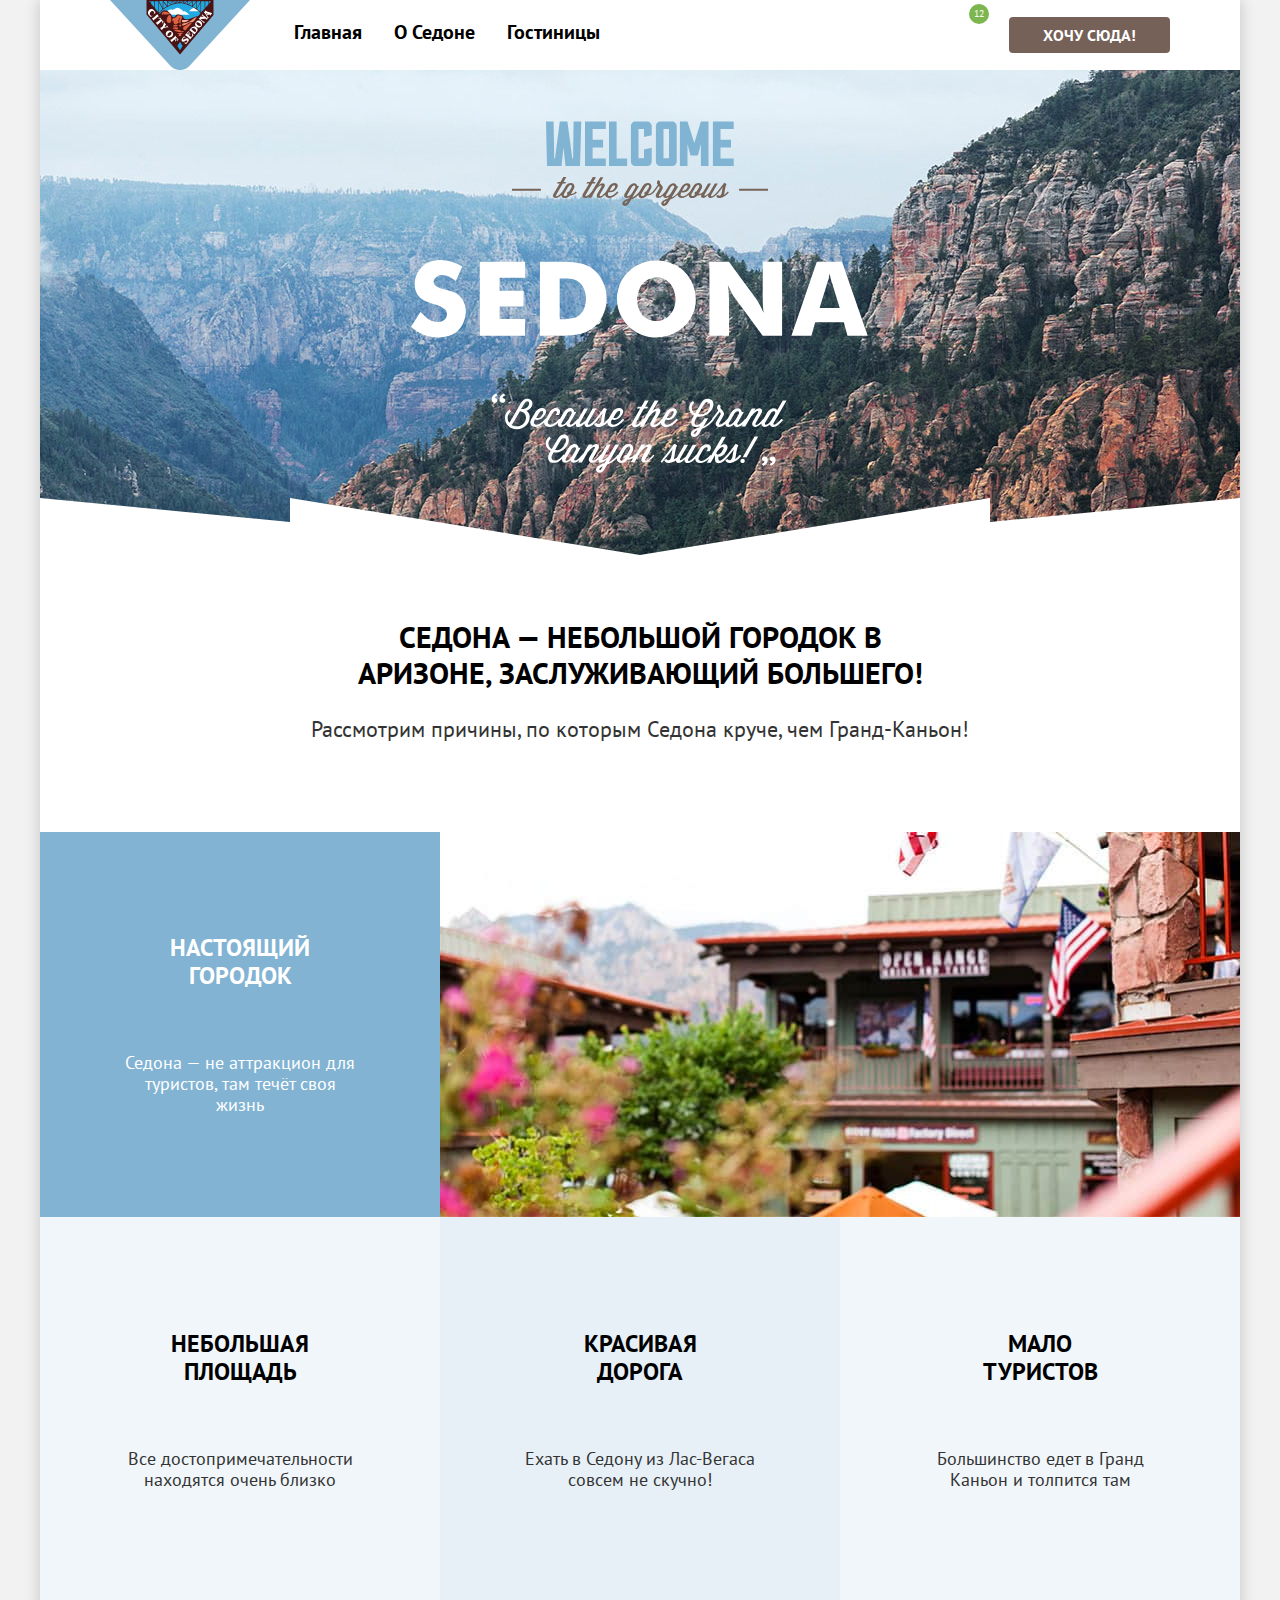
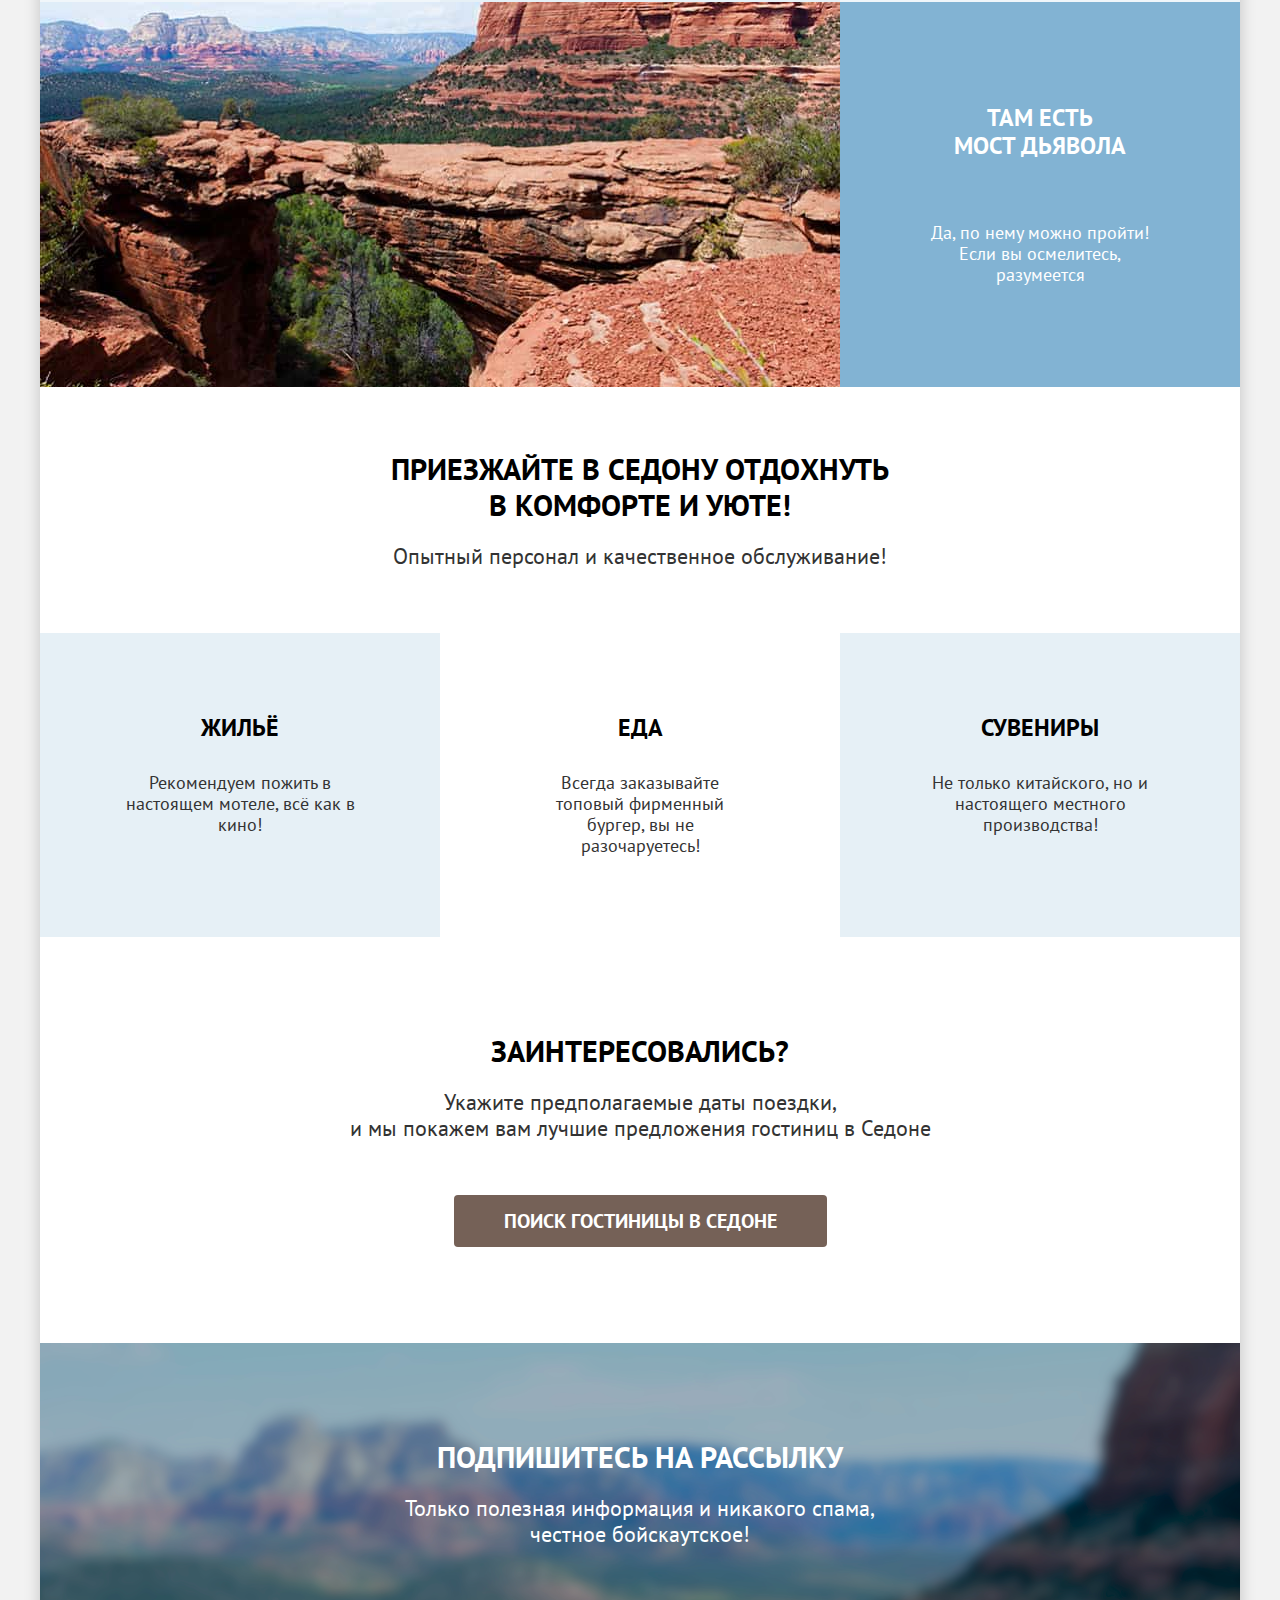
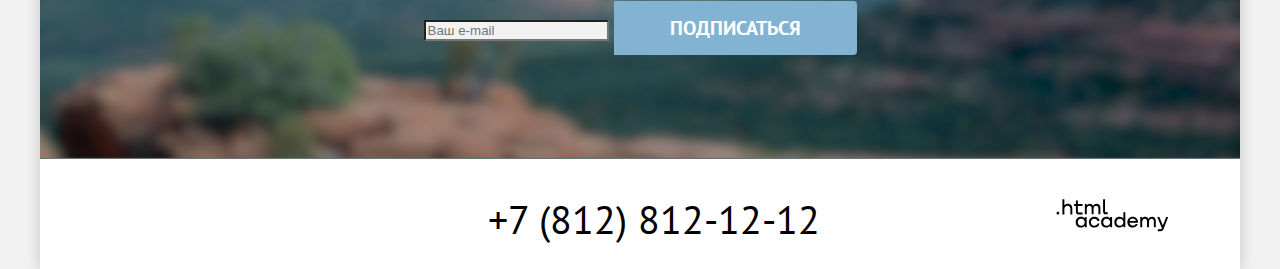
==== commit 6503bc25: "Добавляет крупные и мелкие сетки" ====
--- a/index.html
+++ b/index.html
@@ -15,7 +15,7 @@
             <img class="header-logo" src="images/logo_navigation.svg" width="140" height="70"
               alt="Логотип городка Седона">
           </a>
-          <ul class="navigation-list">
+          <ul class="navigation-list navigation-menu">
             <li class="navigation-item">
               <a class="navigation-link active-navigation-link" href="index.html">Главная</a>
             </li>
@@ -42,82 +42,93 @@
           <a class="button navigation-button button-brown" href="#">Хочу сюда!</a>
         </nav>
       </header>
-      <main class="main-index">
-        <section class="hero">
-          <h1 class="visually-hidden">Седона — небольшой городок в Аризоне</h1>
-          <img class="hero-img" src="images/welcome_to_sedona.svg" width="458" height="352"
-            alt="Welcome to gorgeous Sedona">
-        </section>
-        <section class="advantages">
-          <h2 class="visually-hidden">Список преимуществ</h2>
-          <p class="information">Седона — небольшой городок в Аризоне, заслуживающий большего!</p>
-          <p class="features change-color">Рассмотрим причины, по которым Седона круче, чем Гранд-Каньон!</p>
-          <ul class="advantages-list">
-            <li class="advantages-list-item dark-background-color">
-              <h3 class="advantages-title">Настоящий городок</h3>
-              <p class="advantages-description">Седона — не аттракцион для туристов, там течёт своя жизнь</p>
-              <img class="first-advantage-img" src="images/city_view.jpg" width="800" height="385"
-                alt="Дом в городе Седона на фоне гор">
-            </li>
-            <li class="advantages-list-item light-background-color">
-              <h3 class="advantages-title">Небольшая площадь</h3>
-              <p class="advantages-description change-color">Все достопримечательности находятся очень близко</p>
-            </li>
-            <li class="advantages-list-item medium-background-color">
-              <h3 class="advantages-title">Красивая дорога</h3>
-              <p class="advantages-description change-color">Ехать в Седону из Лас-Вегаса совсем не скучно!</p>
-            </li>
-            <li class="advantages-list-item light-background-color">
-              <h3 class="advantages-title">Мало туристов</h3>
-              <p class="advantages-description change-color">Большинство едет в Гранд Каньон и толпится там</p>
-            </li>
-            <li class="advantages-list-item dark-background-color">
-              <h3 class="advantages-title">Там есть мост дьявола</h3>
-              <p class="advantages-description">Да, по нему можно пройти! Если вы осмелитесь, разумеется</p>
-              <img class="last-advantage-img" src="images/devil_bridge.jpg" width="800" height="385"
-                alt="Мост дьявола в Седоне">
-            </li>
-          </ul>
-        </section>
-        <section class="infrastructure">
-          <h2 class="visually-hidden">Инфраструктура</h2>
-          <p class="information">Приезжайте в Седону отдохнуть в комфорте и уюте!</p>
-          <p class="features change-color">Опытный персонал и качественное обслуживание!</p>
-          <ul class="infrastructure-list">
-            <li class="infrastructure-item house-icon medium-background-color">
-              <h3 class="infrastructure-title">Жильё</h3>
-              <p class="infrastructure-description">Рекомендуем пожить в настоящем мотеле, всё как в кино!</p>
-            </li>
-            <li class="infrastructure-item hamburger-icon">
-              <h3 class="infrastructure-title">Еда</h3>
-              <p class="infrastructure-description">Всегда заказывайте топовый фирменный бургер, вы не разочаруетесь!
-              </p>
-            </li>
-            <li class="infrastructure-item present-icon medium-background-color">
-              <h3 class="infrastructure-title">Сувениры</h3>
-              <p class="infrastructure-description">Не только китайского, но и настоящего местного производства!</p>
-            </li>
-          </ul>
-        </section>
-        <section class="hotel-search">
-          <h2 class="information">Заинтересовались?</h2>
-          <p class="features change-color">Укажите предполагаемые даты поездки, и мы покажем вам лучшие предложения
-            гостиниц в
-            Седоне</p>
-          <a class="action-button button button-brown" href="#">ПОИСК ГОСТИНИЦЫ В СЕДОНЕ</a>
-        </section>
-        <section class="newsletter">
-          <h2 class="information">Подпишитесь на рассылку</h2>
-          <p class="features">Только полезная информация и никакого спама, честное бойскаутское!</p>
-          <form class="newsletter-form" action="https://echo.htmlacademy.ru/" method="post">
-            <label for="newsletter-email" class="visually-hidden">Ваш e-mail</label>
-            <input class="field" placeholder="Ваш e-mail" type="email" name="newsletter-email" id="newsletter-email"
-              required>
-            <button class="button button-blue" type="submit">
-              <span class="action-button">Подписаться</span>
-            </button>
-          </form>
-        </section>
+      <main class="main-index main-container">
+          <section class="hero">
+            <h1 class="visually-hidden">Седона — небольшой городок в Аризоне</h1>
+            <img class="hero-img" src="images/welcome_to_sedona.svg" width="458" height="352"
+              alt="Welcome to gorgeous Sedona">
+          </section>
+          <section class="advantages">
+            <h2 class="visually-hidden">Список преимуществ</h2>
+            <p class="information">Седона — небольшой городок в Аризоне, заслуживающий большего!</p>
+            <p class="features change-color">Рассмотрим причины, по которым Седона круче, чем Гранд-Каньон!</p>
+            <ul class="advantages-list">
+              <li class="advantages-list-item dark-background-color">
+                <div class="advantages-items-wrapper">
+                  <h3 class="advantages-title">Настоящий городок</h3>
+                  <p class="advantages-description">Седона — не аттракцион для туристов, там течёт своя жизнь</p>
+                </div>
+                <img class="advantage-img" src="images/city_view.jpg" width="800" height="385"
+                  alt="Дом в городе Седона на фоне гор">
+              </li>
+              <li class="advantages-list-item light-background-color">
+                <div class="advantages-items-wrapper-2">
+                  <h3 class="advantages-title">Небольшая площадь</h3>
+                  <p class="advantages-description change-color">Все достопримечательности находятся очень близко</p>
+                </div>
+              </li>
+              <li class="advantages-list-item medium-background-color">
+                <div class="advantages-items-wrapper-2">
+                  <h3 class="advantages-title">Красивая дорога</h3>
+                  <p class="advantages-description change-color">Ехать в Седону из Лас-Вегаса совсем не скучно!</p>
+                </div>
+              </li>
+              <li class="advantages-list-item light-background-color">
+                <div class="advantages-items-wrapper-2">
+                  <h3 class="advantages-title">Мало туристов</h3>
+                  <p class="advantages-description change-color">Большинство едет в Гранд Каньон и толпится там</p>
+                </div>
+              </li>
+              <li class="advantages-list-item dark-background-color advantages-list-item-2">
+                <div class="advantages-items-wrapper">
+                  <h3 class="advantages-title">Там есть мост&nbsp;дьявола</h3>
+                  <p class="advantages-description">Да, по нему можно пройти! Если вы осмелитесь, разумеется</p>
+                </div>
+                <img class="advantage-img" src="images/devil_bridge.jpg" width="800" height="385"
+                  alt="Мост дьявола в Седоне">
+              </li>
+            </ul>
+          </section>
+          <section class="infrastructure">
+            <h2 class="visually-hidden">Инфраструктура</h2>
+            <p class="information">Приезжайте в Седону отдохнуть в комфорте и уюте!</p>
+            <p class="features change-color">Опытный персонал и качественное обслуживание!</p>
+            <ul class="infrastructure-list">
+              <li class="infrastructure-item house-icon medium-background-color">
+                <h3 class="infrastructure-title">Жильё</h3>
+                <p class="infrastructure-description">Рекомендуем пожить в настоящем мотеле, всё как в кино!</p>
+              </li>
+              <li class="infrastructure-item hamburger-icon white-background-color">
+                <h3 class="infrastructure-title">Еда</h3>
+                <p class="infrastructure-description">Всегда заказывайте топовый фирменный бургер, вы не
+                  разочаруетесь!
+                </p>
+              </li>
+              <li class="infrastructure-item present-icon medium-background-color">
+                <h3 class="infrastructure-title">Сувениры</h3>
+                <p class="infrastructure-description">Не только китайского, но и настоящего местного производства!</p>
+              </li>
+            </ul>
+          </section>
+          <section class="hotel-search">
+            <h2 class="information">Заинтересовались?</h2>
+            <p class="features change-color">Укажите предполагаемые даты поездки,<br>и мы покажем вам лучшие предложения
+              гостиниц в
+              Седоне</p>
+            <a class="action-button button button-brown" href="#">ПОИСК ГОСТИНИЦЫ В СЕДОНЕ</a>
+          </section>
+          <section class="newsletter">
+            <h2 class="information">Подпишитесь на рассылку</h2>
+            <p class="features">Только полезная информация и никакого спама,<br>честное бойскаутское!</p>
+            <form class="newsletter-form" action="https://echo.htmlacademy.ru/" method="post">
+              <label for="newsletter-email" class="visually-hidden">Ваш e-mail</label>
+              <input class="field" placeholder="Ваш e-mail" type="email" name="newsletter-email" id="newsletter-email"
+                required>
+              <button class="button button-blue" type="submit">
+                <span class="action-button">Подписаться</span>
+              </button>
+            </form>
+          </section>
       </main>
       <footer class="main-footer">
         <ul class="social-list">
--- a/styles/styles.css
+++ b/styles/styles.css
@@ -12,6 +12,10 @@
   font-weight: 700;
   src: url("../fonts/ptsans-700.woff2") format("woff2");
   font-display: swap;
+}
+
+html {
+height: 100%;
 }
 
 body {
@@ -21,6 +25,10 @@
 color: #000000;
 background-color: #F2F2F2;
 font-weight: 400;
+padding-right: 40px;
+padding-left: 40px;
+margin: 0 auto;
+width: 1200px;
 }
 
 .navigation-link {
@@ -29,6 +37,8 @@
   font-weight: 700;
   color: #000000;
   text-decoration:none;
+  display: inline-block;
+  padding: 20px 16px;
 }
 
 .visually-hidden {
@@ -71,54 +81,81 @@
   font-weight: 700;
   text-align: center;
   text-transform: uppercase;
+  margin: 0;
+  padding: 0;
+  margin-left: 290px;
+  margin-right: 290px;
+  margin-bottom: 25px;
 }
 
 .features {
   font-size: 22px;
   line-height: 26px;
   text-align: center;
+  margin: 0 auto;
+  margin-bottom: 90px;
+}
+
+.advantages {
+  padding-top: 64px;
 }
 
 .advantages-title {
   font-size: 24px;
   line-height: 28px;
-  font-weight: 700;
   text-transform: uppercase;
   text-align: center;
-}
+  padding: 0;
+  width: 175px;
+  margin: 0 auto;
+  margin-bottom: 62px;
+  }
 
 .advantages-description {
   text-align: center;
+    margin: 0;
 }
 
 .dark-background-color {
   color: #FFFFFF;
   background-color: #82B3D3;
+  display: flex;
 }
 
 .light-background-color {
   background-color: rgba(131, 179, 211, 0.12);
+  width: 400px;
 }
 
 .medium-background-color {
   background-color: rgba(131, 179, 211, 0.2);
+  width: 400px;
 }
 
 .infrastructure {
   background-color: #FFFFFF;
+  padding-top: 64px;
+}
+
+.infrastructure-item {
+  padding: 81px 85px;
+  width: 230px;
+
 }
 
 .infrastructure-title {
   font-size: 24px;
   line-height: 28px;
-  font-qeight: 700;
   text-transform: uppercase;
   text-align: center;
+  margin: 0;
+  margin-bottom: 30px;
 }
 
 .infrastructure-description {
   text-align: center;
   color: #333333;
+  margin: 0;
 }
 
 .main-index .newsletter {
@@ -127,6 +164,8 @@
   background-size: 100% auto;
   background-repeat: no-repeat;
   color: #FFFFFF;
+  padding-top: 96px;
+  padding-bottom: 104px;
 }
 
 .newsletter-email {
@@ -138,6 +177,10 @@
   text-align: center;
 }
 
+.newsletter-catalog {
+  padding: 96px 258px 104px 258px;
+}
+
 .social-list-item a {
   text-decoration: none;
   color: #000000;
@@ -154,16 +197,20 @@
 
 .main-inner-filter {
   background-image: url("../images/catalog_filter_background.png");
-  repeat: no-repeat;
-  background-size: 100% auto;
+  background-repeat: no-repeat;
+  background-size: cover;
   color: #000000;
   background-color: #656366;
+  padding: 35px 70px 70px 70px;
 }
 
 .inner-header-title {
   font-size: 60px;
   line-height: 78px;
   color: #FFFFFF;
+  margin: 0;
+  padding: 0;
+  margin-bottom: 8px;
 }
 
 .breadcrumbs-item a {
@@ -189,6 +236,10 @@
   line-height: 36px;
   font-weight: 700;
   text-transform: uppercase;
+  margin: 0;
+  padding: 0;
+  margin-right: 200px;
+  align-self: center;
 }
 
 .card-link {
@@ -196,6 +247,21 @@
   line-height: 28px;
   text-decoration: none;
   color: #000000;
+}
+
+.card-title {
+  width: 300px;
+  height: 28px;
+  margin: 0;
+  margin-bottom: 16px;
+}
+
+.card-link .card-image {
+  display: block;
+  max-width: 100%;
+  margin: 0;
+  padding: 0;
+  margin-bottom: 16px;
 }
 
 .card-rating {
@@ -204,6 +270,10 @@
   text-transform: uppercase;
   background-color: #F2F2F2;
   color: #333333;
+  grid-area: card-rating;
+  padding: 9px 22px 8px 23px;
+  border-radius: 4px;
+  margin: 0;
 }
 
 .pagination-link {
@@ -213,6 +283,16 @@
   color: #FFFFFF;
   background-color: #82B3D3;
   text-decoration: none;
+  display: block;
+  box-sizing: border-box;
+  min-width: 60px;
+  height: 60px;
+  margin: 0;
+  text-align: center;
+  padding-top: 12px;
+  padding-bottom: 12px;
+  padding-left: 5px;
+  padding-right: 5px;
 }
 
 .pagination-active {
@@ -238,6 +318,7 @@
 
 .button-brown {
   background-color: #756157;
+  border-radius: 4px;
 }
 
 .button-blue {
@@ -255,6 +336,9 @@
 .action-button {
   font-size: 20px;
   line-height: 36px;
+  padding: 8px 50px;
+  display: inline-block;
+  margin: 0;
 }
 
 .field {
@@ -264,8 +348,340 @@
 .wrapper {
   box-shadow: 0px 0px 15px 0px rgba(0, 0, 0, 0.2);
   background-color: #FFFFFF;
+  min-width: 1200px;
+  margin: 0 auto;
+  display: flex;
+  flex-direction: column;
+  min-height: 100%;
 }
 
 .hotel-search {
   text-align: center;
-}
+  padding: 96px 304px;
+}
+
+.main-header {
+  display: flex;
+  margin-right: 70px;
+  margin-left: 70px;
+}
+
+.main-container {
+  flex-grow: 1;
+}
+.navigation {
+  display: flex;
+  width: 1060px;
+  margin: 0 auto;
+}
+
+.navigation-list {
+  margin: 0;
+  padding: 0;
+  list-style-type: none;
+}
+
+.header-logo {
+  display: block;
+  width: 140px;
+  margin-right: 28px;
+}
+
+.navigation-menu {
+  width: 465px;
+  display: flex;
+  flex-wrap: wrap;
+}
+
+.navigation-user {
+  margin-left: auto;
+  max-width: 268px;
+}
+
+.navigation-button {
+  display: inline-block;
+  padding: 8px 34px;
+  align-self: center;
+  margin-left: 20px;
+}
+
+.hero-img {
+  display: block;
+  margin: 0 auto;
+  padding: 51px 371px 82px;
+}
+
+.advantages-list {
+  margin: 0;
+  padding: 0;
+  list-style-type: none;
+  display: flex;
+  flex-wrap: wrap;
+  justify-content: space-between;
+}
+
+.advantages-list-item-2 {
+  flex-direction: row-reverse;
+}
+
+.advantages-items-wrapper {
+  padding: 102px 85px;
+  min-width: 230px;
+}
+
+.advantage-img {
+  display: block;
+  width: 800px;
+}
+
+.advantages-items-wrapper-2 {
+  width: 230px;
+  padding: 112.5px 85px;
+}
+
+.infrastructure .information {
+  margin: 0;
+  margin-bottom: 20px;
+  margin-right: 347.5px;
+  margin-left: 347.5px;
+}
+
+.infrastructure .features {
+  margin-bottom: 64px;
+}
+
+.infrastructure-list {
+  margin: 0;
+  padding: 0;
+  list-style-type: none;
+  display: flex;
+  justify-content: space-between;
+  flex-wrap: wrap;
+  width: 1200px;
+}
+
+.white-background-color {
+  width: 230px;
+}
+
+.hotel-search .information {
+  margin: 0;
+  margin-bottom: 20px;
+}
+.hotel-search .features {
+  margin: 0;
+  margin-bottom: 54px;
+}
+
+.hotel-search .action-button {
+  margin-right: 108px;
+  margin-left: 108px;
+}
+
+.newsletter .information {
+  margin: 0;
+  margin-bottom: 20px;
+}
+
+.newsletter-container {
+  display: flex;
+  flex-direction: column;
+  width: 684px;
+  margin-right: 258px;
+  margin-left: 258px;
+}
+
+.newsletter .features {
+  margin: 0;
+  margin-bottom: 54px;
+}
+
+.newsletter .button-blue {
+  border-radius: 0px 4px 4px 0px;
+}
+
+.main-footer {
+  padding: 40px 70px 30px 70px;
+  display: flex;
+}
+
+.social-list {
+  margin: 0;
+  padding: 0;
+  list-style-type:none;
+}
+
+.social-list-item {
+  width: 142px;
+}
+
+.footer-phone-call {
+  display: inline-block;
+  width: 720px;
+  margin-left: 41.5px;
+  margin-right: 41.5px;
+}
+
+.copyright {
+  display: inline-block;
+  width: 115px;
+}
+
+.filter-services {
+  display: flex;
+}
+
+.catalog-filter {
+  width: 1200px;
+}
+
+.breadcrumbs-list {
+  margin: 0;
+  padding: 0;
+  list-style-type: none;
+}
+
+.catalog-list {
+  margin-left: 10px;
+}
+
+.catalog-filter-group {
+  margin: 0;
+  padding: 0;
+  width: 151px;
+}
+
+.catalog-filter-list {
+  margin: 0;
+  padding: 0;
+  list-style-type: none;
+}
+
+.catalog-filter {
+  width: 1060px;
+}
+
+.catalog-wrapper-content {
+  padding: 50px 70px 60px 70px;
+}
+
+.sorting-container {
+  display: flex;
+  width: 1060px;
+  margin-bottom: 40px;
+}
+
+.sorting-container .button-view:not(:last-child) {
+  width: 48px;
+  height: 48px;
+  margin-right: 8px;
+}
+
+.view-button {
+  margin: 0;
+  padding: 0;
+  list-style-type: none;
+  display: flex;
+  margin-left: auto;
+}
+
+.accomodation-list {
+  display: grid;
+  grid-template-columns: repeat(3, 1fr);
+  gap: 20px;
+  margin: 0;
+  padding: 0;
+  list-style-type: none;
+  padding-bottom: 40px;
+  margin-bottom: 39px;
+  border-bottom: 1px solid #E6E6E6;
+}
+
+.pagination {
+  list-style-type: none;
+  display: flex;
+  margin: 0;
+  padding: 0;
+}
+
+
+.pagination-item:not(:last-child) {
+  margin: 0;
+  padding: 0;
+  margin-right: 8px;
+}
+
+.pagination .pagination-text {
+  display: block;
+  box-sizing: border-box;
+  min-width: 60px;
+  height: 60px;
+  margin: 0;
+  align-content: center;
+  text-align: center;
+  font-size: 22px;
+  line-height: 26px;
+}
+
+.card {
+  padding: 20px;
+  border: 1px solid #E6E6E6;
+  border-radius: 4px;
+}
+
+.card .button-brown {
+  padding: 8px 26px;
+}
+
+.card .button-blue {
+  padding: 8px 20px;
+  border-radius: 4px;
+}
+
+.card .button-green {
+  padding: 8px 18px;
+  border-radius: 4px;
+}
+
+.catalog-filter .button-blue {
+  padding: 8px 50px;
+  border-radius: 4px;
+}
+
+.catalog-filter .button-transparent {
+  padding: 8px 57.5px;
+  border-radius: 4px;
+}
+
+.grid-container {
+  display: grid;
+  grid-template-columns: 140px 140px;
+  grid-gap: 16px 20px;
+  grid-template-areas:
+  "card-type card-value"
+  "card-button-more card-button-favorites"
+  "card-stars card-rating";
+}
+
+.card-type {
+  margin: 0;
+}
+
+.card-value {
+  margin: 0;
+  justify-self: end;
+}
+
+.card-stars {
+  margin: 0;
+}
+
+.select-control {
+  font-size: 18px;
+  line-height: 21px;
+  color: #333333;
+  margin: 0;
+  padding: 14px 20px;
+  border: 2px solid #E5E5E5;
+  font-family: "PT Sans", "Arial", sans-serif;
+}
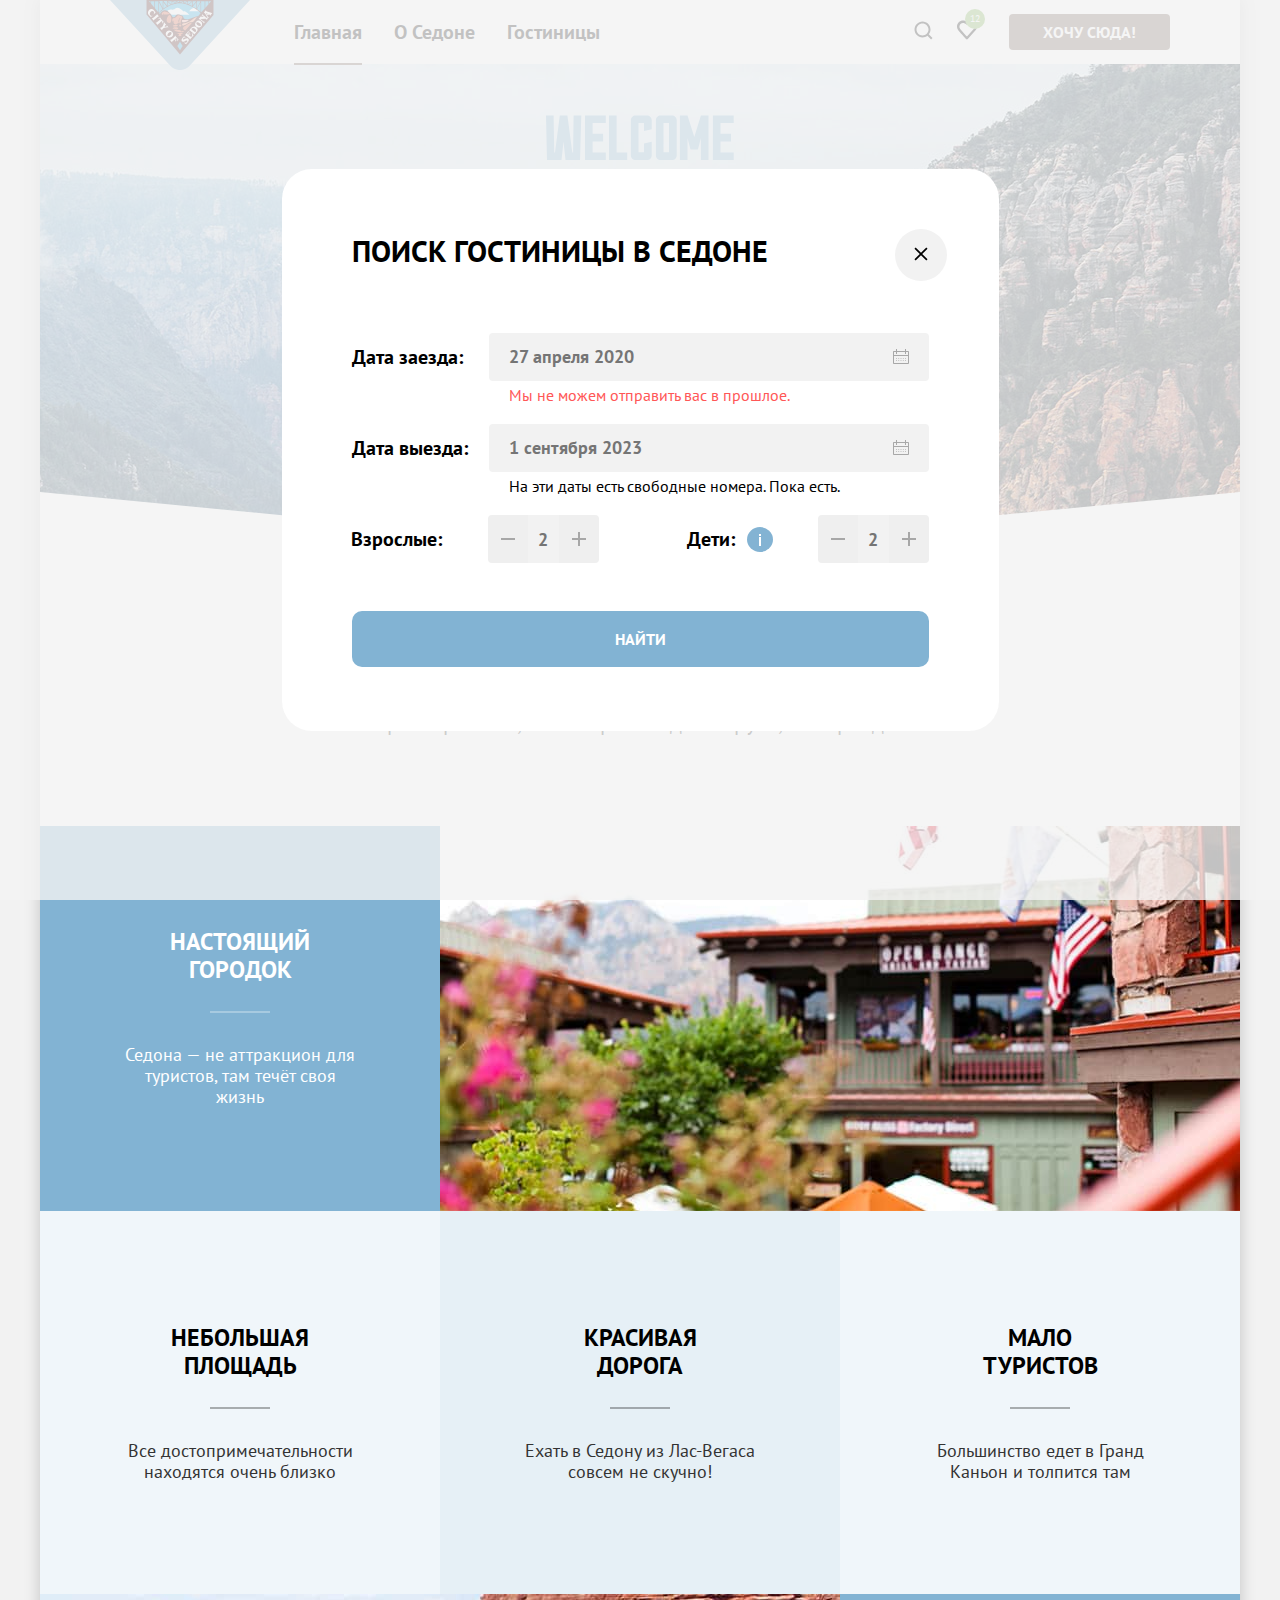
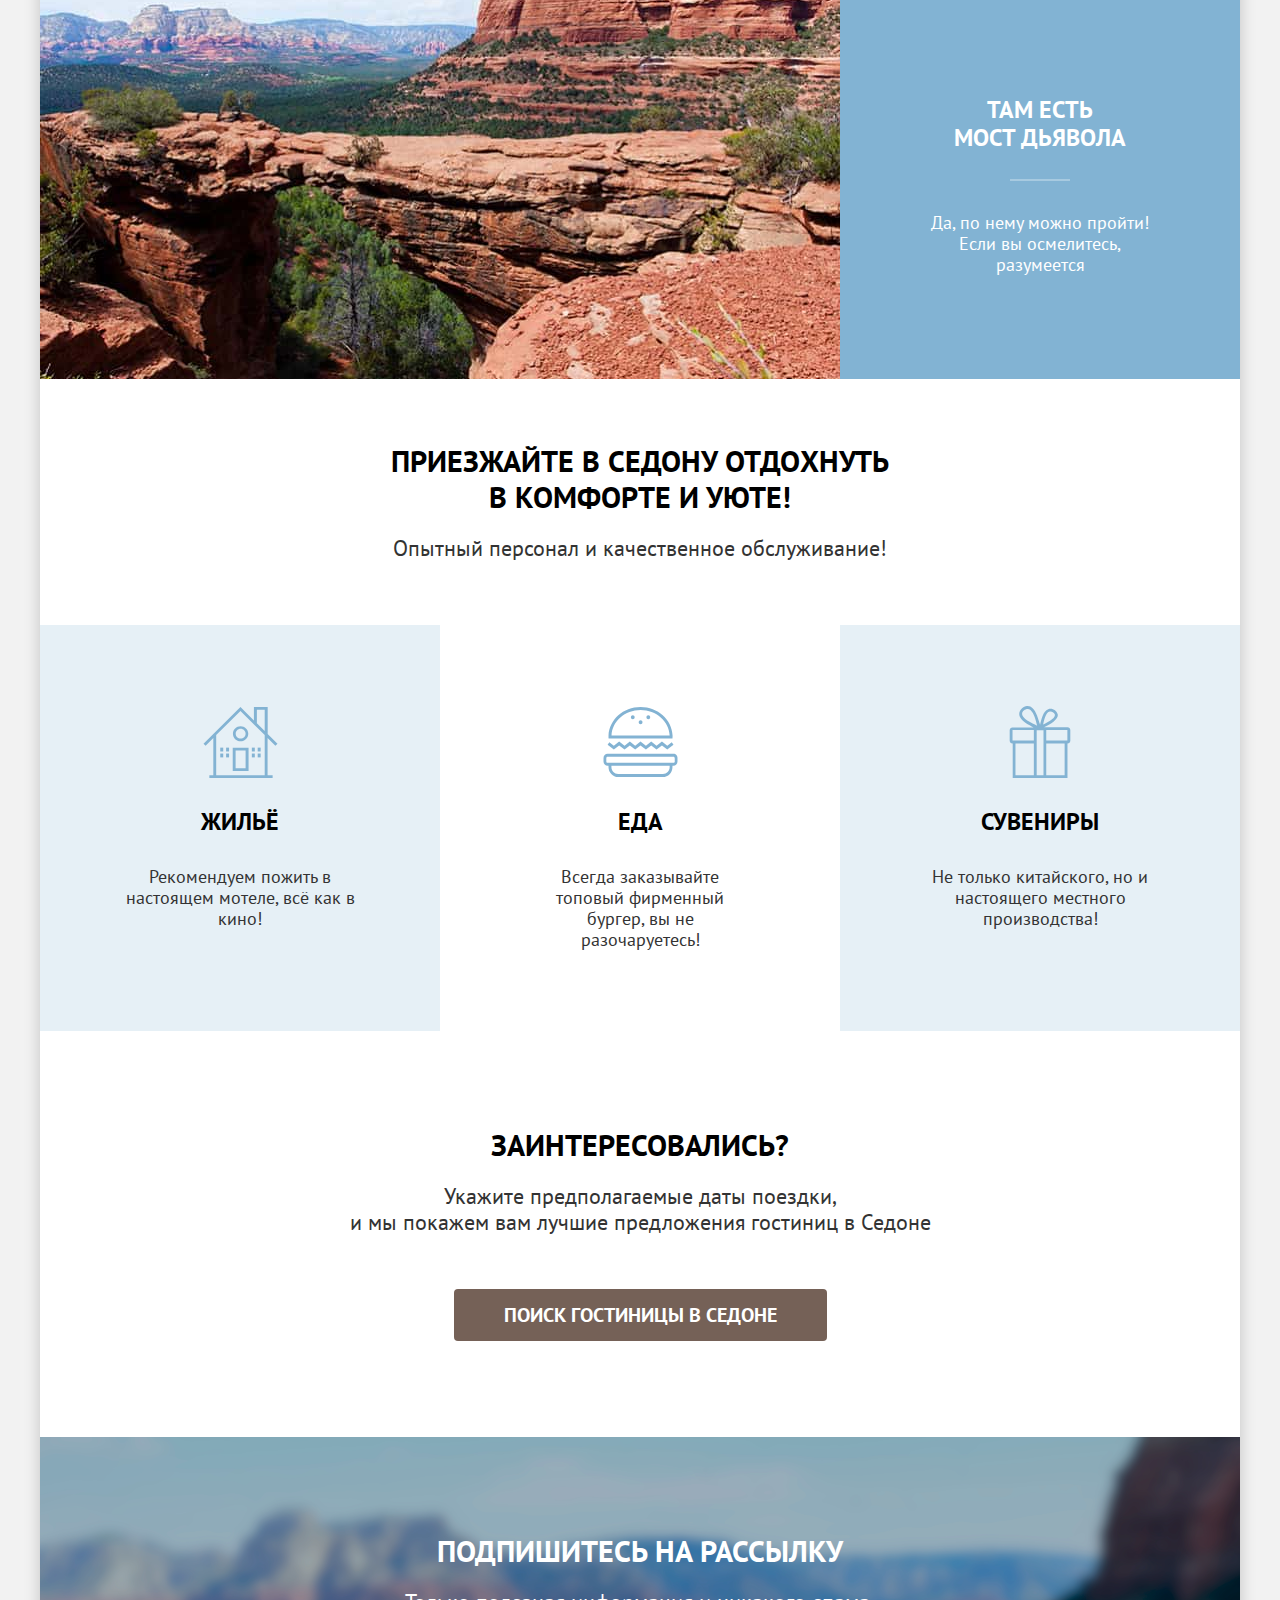
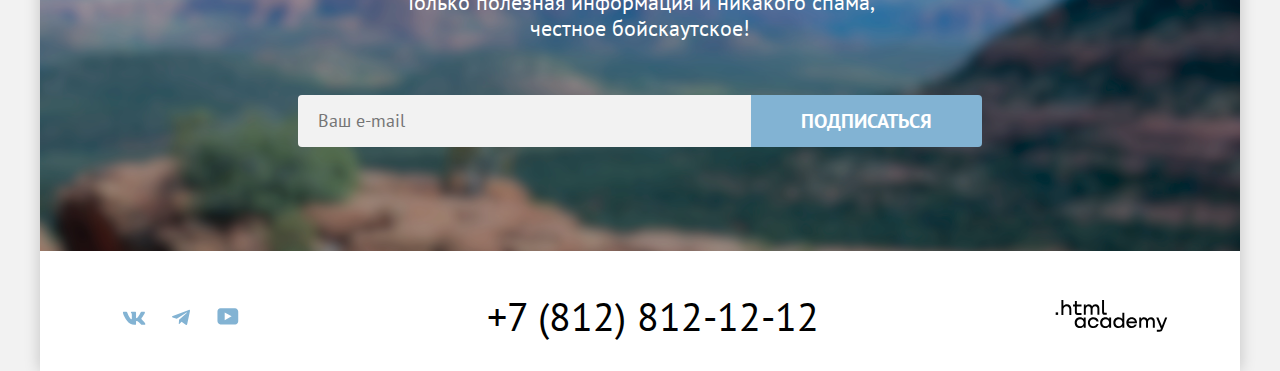
==== commit 0e78a69c: "Добавляет декоративные стили и модальное окно" ====
--- a/index.html
+++ b/index.html
@@ -29,13 +29,25 @@
           <ul class="navigation-list navigation-user">
             <li class="navigation-item-icon">
               <a class="navigation-link-icon" href="#">
+                <svg class="search-icon" aria-hidden="true" focusable="false" width="20" height="20" viewBox="0 0 20 20"
+                  fill="none" xmlns="http://www.w3.org/2000/svg">
+                  <path
+                    d="M19.5 18.0083L15.8 14.3287C16.8 13.0359 17.5 11.3453 17.5 9.4558C17.5 5.08011 13.9 1.5 9.5 1.5C5.1 1.5 1.5 5.17956 1.5 9.55525C1.5 13.9309 5.1 17.511 9.5 17.511C11.3 17.511 13 16.9144 14.4 15.8204L18.1 19.5L19.5 18.0083ZM9.5 15.5221C6.2 15.5221 3.5 12.837 3.5 9.55525C3.5 6.27348 6.2 3.5884 9.5 3.5884C12.8 3.5884 15.5 6.27348 15.5 9.55525C15.5 12.837 12.8 15.5221 9.5 15.5221Z"
+                    fill="black" />
+                </svg>
                 <span class="visually-hidden">Поиск</span>
               </a>
             </li>
             <li class="navigation-item-icon">
-              <a class="navigation-link-icon" href="#">
+              <a class="navigation-link-icon icon-heart" href="#">
+                <svg class="likes-icon" aria-hidden="true" focusable="false" width="18" height="17" viewBox="0 0 18 17"
+                  fill="none" xmlns="http://www.w3.org/2000/svg">
+                  <path
+                    d="M8.9 17C8.6 17 8.3 16.9 8.1 16.6C2.7 10.5 1.4 9.1 1.1 8.7C0.4 7.8 0 6.6 0 5.4C0 2.4 2.4 0 5.5 0C6.8 0 8 0.5 9 1.3C10 0.5 11.3 0 12.5 0C15.5 0 18 2.4 18 5.4C18 6.7 17.5 7.9 16.7 8.8L9.7 16.7C9.5 16.9 9.3 17 8.9 17ZM2.9 7.5C3.2 7.9 6.4 11.5 9 14.4L15.2 7.4C15.7 6.9 15.9 6.2 15.9 5.4C15.9 3.6 14.4 2.1 12.6 2.1C11.6 2.1 10.6 2.6 9.9 3.4C9.6 3.7 9.3 3.8 9 3.8C8.7 3.8 8.4 3.6 8.2 3.4C7.5 2.6 6.5 2.1 5.5 2.1C3.7 2.1 2.2 3.6 2.2 5.4C2.1 6.3 2.5 7 2.9 7.5C2.8 7.5 2.8 7.5 2.9 7.5Z"
+                    fill="black" />
+                </svg>
                 <span class="visually-hidden">Избранное</span>
-                <span class="notifiaction-quantity">12</span>
+                <span class="notification-quantity">12</span>
               </a>
             </li>
           </ul>
@@ -43,107 +55,123 @@
         </nav>
       </header>
       <main class="main-index main-container">
-          <section class="hero">
-            <h1 class="visually-hidden">Седона — небольшой городок в Аризоне</h1>
-            <img class="hero-img" src="images/welcome_to_sedona.svg" width="458" height="352"
-              alt="Welcome to gorgeous Sedona">
-          </section>
-          <section class="advantages">
-            <h2 class="visually-hidden">Список преимуществ</h2>
-            <p class="information">Седона — небольшой городок в Аризоне, заслуживающий большего!</p>
-            <p class="features change-color">Рассмотрим причины, по которым Седона круче, чем Гранд-Каньон!</p>
-            <ul class="advantages-list">
-              <li class="advantages-list-item dark-background-color">
-                <div class="advantages-items-wrapper">
-                  <h3 class="advantages-title">Настоящий городок</h3>
-                  <p class="advantages-description">Седона — не аттракцион для туристов, там течёт своя жизнь</p>
-                </div>
-                <img class="advantage-img" src="images/city_view.jpg" width="800" height="385"
-                  alt="Дом в городе Седона на фоне гор">
-              </li>
-              <li class="advantages-list-item light-background-color">
-                <div class="advantages-items-wrapper-2">
-                  <h3 class="advantages-title">Небольшая площадь</h3>
-                  <p class="advantages-description change-color">Все достопримечательности находятся очень близко</p>
-                </div>
-              </li>
-              <li class="advantages-list-item medium-background-color">
-                <div class="advantages-items-wrapper-2">
-                  <h3 class="advantages-title">Красивая дорога</h3>
-                  <p class="advantages-description change-color">Ехать в Седону из Лас-Вегаса совсем не скучно!</p>
-                </div>
-              </li>
-              <li class="advantages-list-item light-background-color">
-                <div class="advantages-items-wrapper-2">
-                  <h3 class="advantages-title">Мало туристов</h3>
-                  <p class="advantages-description change-color">Большинство едет в Гранд Каньон и толпится там</p>
-                </div>
-              </li>
-              <li class="advantages-list-item dark-background-color advantages-list-item-2">
-                <div class="advantages-items-wrapper">
-                  <h3 class="advantages-title">Там есть мост&nbsp;дьявола</h3>
-                  <p class="advantages-description">Да, по нему можно пройти! Если вы осмелитесь, разумеется</p>
-                </div>
-                <img class="advantage-img" src="images/devil_bridge.jpg" width="800" height="385"
-                  alt="Мост дьявола в Седоне">
-              </li>
-            </ul>
-          </section>
-          <section class="infrastructure">
-            <h2 class="visually-hidden">Инфраструктура</h2>
-            <p class="information">Приезжайте в Седону отдохнуть в комфорте и уюте!</p>
-            <p class="features change-color">Опытный персонал и качественное обслуживание!</p>
-            <ul class="infrastructure-list">
-              <li class="infrastructure-item house-icon medium-background-color">
-                <h3 class="infrastructure-title">Жильё</h3>
-                <p class="infrastructure-description">Рекомендуем пожить в настоящем мотеле, всё как в кино!</p>
-              </li>
-              <li class="infrastructure-item hamburger-icon white-background-color">
-                <h3 class="infrastructure-title">Еда</h3>
-                <p class="infrastructure-description">Всегда заказывайте топовый фирменный бургер, вы не
-                  разочаруетесь!
-                </p>
-              </li>
-              <li class="infrastructure-item present-icon medium-background-color">
-                <h3 class="infrastructure-title">Сувениры</h3>
-                <p class="infrastructure-description">Не только китайского, но и настоящего местного производства!</p>
-              </li>
-            </ul>
-          </section>
-          <section class="hotel-search">
-            <h2 class="information">Заинтересовались?</h2>
-            <p class="features change-color">Укажите предполагаемые даты поездки,<br>и мы покажем вам лучшие предложения
-              гостиниц в
-              Седоне</p>
-            <a class="action-button button button-brown" href="#">ПОИСК ГОСТИНИЦЫ В СЕДОНЕ</a>
-          </section>
-          <section class="newsletter">
-            <h2 class="information">Подпишитесь на рассылку</h2>
-            <p class="features">Только полезная информация и никакого спама,<br>честное бойскаутское!</p>
-            <form class="newsletter-form" action="https://echo.htmlacademy.ru/" method="post">
-              <label for="newsletter-email" class="visually-hidden">Ваш e-mail</label>
-              <input class="field" placeholder="Ваш e-mail" type="email" name="newsletter-email" id="newsletter-email"
-                required>
-              <button class="button button-blue" type="submit">
-                <span class="action-button">Подписаться</span>
-              </button>
-            </form>
-          </section>
+        <section class="hero">
+          <h1 class="visually-hidden">Седона — небольшой городок в Аризоне</h1>
+          <img class="hero-img" src="images/welcome_to_sedona.svg" width="458" height="352"
+            alt="Welcome to gorgeous Sedona">
+        </section>
+        <section class="advantages">
+          <h2 class="visually-hidden">Список преимуществ</h2>
+          <p class="information">Седона — небольшой городок в Аризоне, заслуживающий большего!</p>
+          <p class="features change-color">Рассмотрим причины, по которым Седона круче, чем Гранд-Каньон!</p>
+          <ul class="advantages-list">
+            <li class="advantages-list-item dark-background-color">
+              <div class="advantages-items-wrapper">
+                <h3 class="advantages-title advantages-light">Настоящий городок</h3>
+                <p class="advantages-description">Седона — не аттракцион для туристов, там течёт своя жизнь</p>
+              </div>
+              <img class="advantage-img" src="images/city_view.jpg" width="800" height="385"
+                alt="Дом в городе Седона на фоне гор">
+            </li>
+            <li class="advantages-list-item light-background-color">
+              <div class="advantages-items-wrapper-2">
+                <h3 class="advantages-title advantages-light-2">Небольшая площадь</h3>
+                <p class="advantages-description change-color">Все достопримечательности находятся очень близко</p>
+              </div>
+            </li>
+            <li class="advantages-list-item medium-background-color">
+              <div class="advantages-items-wrapper-2">
+                <h3 class="advantages-title advantages-light-2">Красивая дорога</h3>
+                <p class="advantages-description change-color">Ехать в Седону из Лас-Вегаса совсем не скучно!</p>
+              </div>
+            </li>
+            <li class="advantages-list-item light-background-color">
+              <div class="advantages-items-wrapper-2">
+                <h3 class="advantages-title advantages-light-2">Мало туристов</h3>
+                <p class="advantages-description change-color">Большинство едет в Гранд Каньон и толпится там</p>
+              </div>
+            </li>
+            <li class="advantages-list-item dark-background-color advantages-list-item-2">
+              <div class="advantages-items-wrapper">
+                <h3 class="advantages-title advantages-light">Там есть мост&nbsp;дьявола</h3>
+                <p class="advantages-description">Да, по нему можно пройти! Если вы осмелитесь, разумеется</p>
+              </div>
+              <img class="advantage-img" src="images/devil_bridge.jpg" width="800" height="385"
+                alt="Мост дьявола в Седоне">
+            </li>
+          </ul>
+        </section>
+        <section class="infrastructure">
+          <h2 class="visually-hidden">Инфраструктура</h2>
+          <p class="information">Приезжайте в Седону отдохнуть в комфорте и уюте!</p>
+          <p class="features change-color">Опытный персонал и качественное обслуживание!</p>
+          <ul class="infrastructure-list">
+            <li class="infrastructure-item medium-background-color">
+              <h3 class="infrastructure-title title-icon house-icon">Жильё</h3>
+              <p class="infrastructure-description">Рекомендуем пожить в настоящем мотеле, всё как в кино!</p>
+            </li>
+            <li class="infrastructure-item white-background-color">
+              <h3 class="infrastructure-title title-icon hamburger-icon">Еда</h3>
+              <p class="infrastructure-description">Всегда заказывайте топовый фирменный бургер, вы не
+                разочаруетесь!
+              </p>
+            </li>
+            <li class="infrastructure-item  medium-background-color">
+              <h3 class="infrastructure-title title-icon present-icon">Сувениры</h3>
+              <p class="infrastructure-description">Не только китайского, но и настоящего местного производства!</p>
+            </li>
+          </ul>
+        </section>
+        <section class="hotel-search">
+          <h2 class="information">Заинтересовались?</h2>
+          <p class="features change-color">Укажите предполагаемые даты поездки,<br>и мы покажем вам лучшие предложения
+            гостиниц в
+            Седоне</p>
+          <a class="action-button button button-brown" href="#">ПОИСК ГОСТИНИЦЫ В СЕДОНЕ</a>
+        </section>
+        <section class="newsletter">
+          <h2 class="information">Подпишитесь на рассылку</h2>
+          <p class="features">Только полезная информация и никакого спама,<br>честное бойскаутское!</p>
+          <form class="newsletter-form" action="https://echo.htmlacademy.ru/" method="post">
+            <label for="newsletter-email" class="visually-hidden">Ваш e-mail</label>
+            <input class="field" placeholder="Ваш e-mail" type="email" name="newsletter-email" id="newsletter-email"
+              required>
+            <button class="button button-blue" type="submit">
+              <span class="action-button">Подписаться</span>
+            </button>
+          </form>
+        </section>
       </main>
       <footer class="main-footer">
         <ul class="social-list">
           <li class="social-list-item">
-            <a class="button-icon" href="https://vk.com/htmlacademy">
+            <a class="footer-social-link footer-button-icon vkontakte-icon" href="https://vk.com/htmlacademy">
+              <svg class="footer-icon" width="24" height="14" aria-hidden="true" focusable="false" viewBox="0 0 25 15"
+                fill="#83B3D3" xmlns="http://www.w3.org/2000/svg">
+                <path fill-rule="evenodd" clip-rule="evenodd"
+                  d="M24.1164 1.80445C24.2824 1.25845 24.1164 0.856445 23.3214 0.856445H20.6964C20.0284 0.856445 19.7204 1.20345 19.5534 1.58645C19.5534 1.58645 18.2184 4.78245 16.3274 6.85845C15.7154 7.46045 15.4374 7.65145 15.1034 7.65145C14.9364 7.65145 14.6854 7.46045 14.6854 6.91345V1.80445C14.6854 1.14845 14.5014 0.856445 13.9454 0.856445H9.81738C9.40038 0.856445 9.14938 1.16045 9.14938 1.44945C9.14938 2.07045 10.0954 2.21445 10.1924 3.96245V7.76045C10.1924 8.59345 10.0394 8.74444 9.70538 8.74444C8.81538 8.74444 6.65038 5.53345 5.36538 1.85945C5.11638 1.14445 4.86438 0.856445 4.19338 0.856445H1.56638C0.816382 0.856445 0.666382 1.20345 0.666382 1.58645C0.666382 2.26845 1.55638 5.65645 4.81138 10.1374C6.98138 13.1974 10.0364 14.8564 12.8194 14.8564C14.4884 14.8564 14.6944 14.4884 14.6944 13.8534V11.5404C14.6944 10.8034 14.8524 10.6564 15.3814 10.6564C15.7714 10.6564 16.4384 10.8484 17.9964 12.3234C19.7764 14.0724 20.0694 14.8564 21.0714 14.8564H23.6964C24.4464 14.8564 24.8224 14.4884 24.6064 13.7604C24.3684 13.0364 23.5184 11.9854 22.3914 10.7384C21.7794 10.0284 20.8614 9.26345 20.5824 8.88045C20.1934 8.38945 20.3044 8.17044 20.5824 7.73345C20.5824 7.73345 23.7824 3.30745 24.1154 1.80445H24.1164Z" />
+              </svg>
               <span class="visually-hidden">Vkontakte</span>
             </a>
           </li>
           <li class="social-list-item">
-            <a class="button-icon" href="https://t.me/htmlacademy">
+            <a class="footer-social-link footer-button-icon telegram-icon" href="https://t.me/htmlacademy">
+              <svg class="footer-icon" width="18" height="16" aria-hidden="true" focusable="false" viewBox="0 0 18 16"
+                fill="#83B3D3" xmlns="http://www.w3.org/2000/svg">
+                <path
+                  d="M16.785 0.955705L0.840489 7.1042C-0.247661 7.54126 -0.241365 8.14828 0.640845 8.41897L4.73445 9.69597L14.2058 3.72014C14.6537 3.44766 15.0629 3.59424 14.7265 3.89281L7.05283 10.8183H7.05103L7.05283 10.8192L6.77045 15.0387C7.18413 15.0387 7.36669 14.8489 7.59871 14.625L9.58705 12.6915L13.7229 15.7464C14.4855 16.1664 15.0332 15.9506 15.2229 15.0405L17.9379 2.2453C18.2158 1.13107 17.5126 0.626562 16.785 0.955705Z" />
+              </svg>
               <span class="visually-hidden">Telegram</span>
             </a>
           </li>
           <li class="social-list-item">
-            <a class="button-icon" href="https://www.youtube.com/user/htmlacademyru">
+            <a class="footer-social-link footer-button-icon youtube-icon"
+              href="https://www.youtube.com/user/htmlacademyru">
+              <svg class="footer-icon" width="22" height="17" aria-hidden="true" focusable="false" viewBox="0 0 23 18"
+                fill="#83B3D3" xmlns="http://www.w3.org/2000/svg">
+                <path
+                  d="M18.9402 0.356445H3.50738C1.64668 0.356445 0.333252 1.9502 0.333252 3.75645V13.8502C0.333252 15.7627 1.64668 17.3564 3.50738 17.3564H19.1591C20.8009 17.3564 22.3333 15.7627 22.3333 13.9564V3.75645C22.1143 1.9502 20.8009 0.356445 18.9402 0.356445ZM7.99494 12.8939V4.81894L15.3283 8.85645L7.99494 12.8939Z" />
+              </svg>
               <span class="visually-hidden">Youtube</span>
             </a>
           </li>
@@ -152,10 +180,111 @@
           <a class="footer-phone-call" href="tel:+78128121212">+7 (812) 812-12-12</a>
         </address>
         <a class="copyright" href="https://htmlacademy.ru/">
-          <img class="htmlacademy-logo" src="images/logo_htmlacademy.svg" width="115" height="33"
-            alt="Логотип HTML Academy">
+          <svg class="academy-logo" role="img" width="115" height="33" aria-label="Логотип HTML Academy"
+            viewBox="0 0 115 34" fill="black" xmlns="http://www.w3.org/2000/svg">
+            <path d="M0 13.2564V15.8564H2.5V13.2564H0Z" />
+            <path
+              d="M11.6 4.85645C10 4.85645 8.8 5.55645 8 6.55645H7.9V0.356445H5.9V15.8564H7.9V10.5564C7.9 8.45645 9.2 6.95645 11.2 6.95645C13 6.95645 14.1 8.35645 14.1 10.1564V15.8564H16.1V9.75644C16.2 6.75644 14.3 4.85645 11.6 4.85645Z" />
+            <path
+              d="M26.6 5.15645H21.8V1.45645H19.8V5.25645H17.9V7.25645H19.8V13.2564C19.8 14.9564 20.8 15.9564 22.5 15.9564H26.6V13.9564H22.9C22.2 13.9564 21.8 13.5564 21.8 12.8564V7.15645H26.6V5.15645Z" />
+            <path
+              d="M41.1 4.95645C39.5 4.95645 38.2 5.75644 37.6 7.05645H37.5C36.9 5.85645 35.7 4.95645 34.1 4.95645C32.7 4.95645 31.6 5.75645 31 6.75645H30.9V5.15645H29V15.7564H31V10.3564C31 8.35645 32 6.85645 33.6 6.85645C35.1 6.85645 36 7.85645 36 9.45645V15.7564H38V10.1564C38 7.75645 39.4 6.85645 40.6 6.85645C42.1 6.85645 43 7.85645 43 9.45645V15.7564H45V9.25644C45.1 6.75644 43.6 4.95645 41.1 4.95645Z" />
+            <path
+              d="M47.8 13.0564C47.8 14.7564 48.8 15.7564 50.6 15.7564H52.6V13.7564H50.9C50.2 13.7564 49.8 13.3564 49.8 12.6564V0.356445H47.8V13.0564Z" />
+            <path
+              d="M28.9 20.0564C28 18.9564 26.7 18.2564 25 18.2564C21.9 18.2564 19.6 20.5564 19.6 23.8564C19.6 27.1564 21.9 29.4564 25 29.4564C26.8 29.4564 28 28.6564 28.8 27.5564H28.9V29.1564H30.9V18.5564H28.9V20.0564ZM25.3 27.4564C23.1 27.4564 21.7 25.8564 21.7 23.8564C21.7 21.8564 23.1 20.2564 25.3 20.2564C27.5 20.2564 28.9 21.8564 28.9 23.8564C28.9 25.7564 27.5 27.4564 25.3 27.4564Z" />
+            <path
+              d="M44.2 22.3564C43.7 19.9564 41.6 18.2564 38.8 18.2564C35.4 18.2564 33.2 20.7564 33.2 23.8564C33.2 26.9564 35.4 29.4564 38.8 29.4564C41.6 29.4564 43.7 27.6564 44.2 25.2564H42.1C41.7 26.5564 40.4 27.5564 38.8 27.5564C36.6 27.5564 35.2 25.9564 35.2 23.9564C35.2 21.9564 36.6 20.3564 38.8 20.3564C40.4 20.3564 41.6 21.3564 42.1 22.5564H44.2V22.3564Z" />
+            <path
+              d="M55.1 20.0564C54.2 18.9564 52.9 18.2564 51.2 18.2564C48.1 18.2564 45.8 20.5564 45.8 23.8564C45.8 27.1564 48.1 29.4564 51.2 29.4564C53 29.4564 54.2 28.6564 55 27.5564H55.1V29.1564H57.1V18.5564H55.1V20.0564ZM51.5 27.4564C49.3 27.4564 47.9 25.8564 47.9 23.8564C47.9 21.8564 49.3 20.2564 51.5 20.2564C53.7 20.2564 55.1 21.8564 55.1 23.8564C55.1 25.7564 53.6 27.4564 51.5 27.4564Z" />
+            <path
+              d="M68.7 20.1564C67.8 19.0564 66.5 18.2564 64.8 18.2564C61.7 18.2564 59.4 20.5564 59.4 23.8564C59.4 27.1564 61.6 29.4564 64.8 29.4564C66.5 29.4564 67.8 28.6564 68.6 27.6564H68.7V29.1564H70.7V13.7564H68.7V20.1564ZM65.1 27.4564C62.9 27.4564 61.5 25.8564 61.5 23.8564C61.5 21.8564 62.9 20.2564 65.1 20.2564C67.3 20.2564 68.7 21.8564 68.7 23.8564C68.6 25.8564 67.2 27.4564 65.1 27.4564Z" />
+            <path
+              d="M78.3 18.2564C75 18.2564 72.8 20.7564 72.8 23.8564C72.8 26.8564 74.9 29.4564 78.3 29.4564C80.8 29.4564 82.8 28.1564 83.5 25.8564H81.4C80.9 26.8564 79.8 27.4564 78.4 27.4564C76.5 27.4564 75.1 26.1564 75 24.5564H83.8C84 20.9564 81.8 18.2564 78.3 18.2564ZM78.3 20.1564C80 20.1564 81.3 21.1564 81.6 22.7564H75.1C75.4 21.2564 76.6 20.1564 78.3 20.1564Z" />
+            <path
+              d="M98.2 18.2564C96.6 18.2564 95.3 19.0564 94.6 20.2564H94.5C93.9 19.0564 92.7 18.2564 91.1 18.2564C89.7 18.2564 88.6 18.9564 88 20.0564V18.5564H86.1V29.1564H88.1V23.7564C88.1 21.7564 89.1 20.3564 90.7 20.2564C92.2 20.2564 93.1 21.2564 93.1 22.8564V29.1564H95.1V23.5564C95.1 21.1564 96.5 20.2564 97.7 20.2564C99.2 20.2564 100.1 21.2564 100.1 22.8564V29.1564H102.1V22.6564C102.2 20.0564 100.7 18.2564 98.2 18.2564Z" />
+            <path
+              d="M109.4 27.3564L105.8 18.4564H103.6L108.4 30.0564C108.1 30.9564 107.7 31.2564 106.7 31.2564H104.2V33.2564H106.7C108.5 33.2564 109.5 32.4564 110.2 30.6564L114.9 18.4564H112.8L109.4 27.3564Z" />
+          </svg>
         </a>
       </footer>
+    </div>
+    <div class="modal-container modal-container-close">
+      <div class="modal modal-hotel-search">
+        <button class="modal-close-button">
+          <svg width="14" height="14" aria-hidden="true" focusable="false" viewBox="0 0 15 15" fill="none"
+            xmlns="http://www.w3.org/2000/svg">
+            <path
+              d="M14.4905 1.78288L13.1982 0.49057L7.49048 6.19826L1.78279 0.49057L0.490479 1.78288L6.19817 7.49057L0.490479 13.1983L1.78279 14.4906L7.49048 8.78288L13.1982 14.4906L14.4905 13.1983L8.78279 7.49057L14.4905 1.78288Z"
+              fill="black" />
+          </svg>
+          <span class="visually-hidden">Закрыть</span>
+        </button>
+        <section class="modal-content">
+          <h2 class="modal-title">Поиск гостиницы в Седоне</h2>
+          <form class="booking-form" action="https://echo.htmlacademy.ru/" method="post">
+            <p class="field-group field-date">
+              <label class="date" for="start-date">Дата заезда:</label>
+              <input class="form-field-date" id="start-date" type="text" name="booking-date"
+                placeholder="27 апреля 2020">
+              <span class="text warning">Мы не можем отправить вас в прошлое.</span>
+            </p>
+            <p class="field-group field-date">
+              <label class="date" for="end-date">Дата выезда:</label>
+              <input class="form-field-date" id="end-date" type="text" name="booking-date"
+                placeholder="1 сентября 2023">
+              <span class="text">На эти даты есть свободные номера. Пока есть.</span>
+            </p>
+            <div class="field-group-wrapper">
+              <p class="field-group group-quantity">
+                <label class="count-people count-adults" for="quantity-adults">Взрослые:</label>
+                <button class="minus-button" type="submit">
+                  <svg class="minus-button-svg" width="20" height="20" aria-hidden="true" focusable="false" viewBox="0 0 20 20" fill="none"
+                    xmlns="http://www.w3.org/2000/svg">
+                    <path d="M3 9V11H17V9H3Z" fill="#000000" fill-opacity="0.3" />
+                  </svg>
+                </button>
+                <input class="people-quantity" id="quantity-adults" type="number" name="adults" placeholder="2">
+                <button class="plus-button" type="submit">
+                  <svg class="plus-button-svg"  width="20" height="20" aria-hidden="true" focusable="false" viewBox="0 0 20 20" fill="none"
+                    xmlns="http://www.w3.org/2000/svg">
+                    <path d="M17 9H11V3H9V9H3V11H9V17H11V11H17V9Z" fill="#000000" fill-opacity="0.3" />
+                  </svg>
+                </button>
+              </p>
+              <p class="field-group group-quantity group-tooltip-icon">
+                <span class="form-label form-label-icon">
+                  <label class="count-people count-tooltip" for="quantity-kids">Дети:</label>
+                  <span class="tooltip">
+                    <button class="tooltip-toggle" type="button">
+                      <svg class="tooltip-icon" width="20" height="20" viewBox="0 0 20 20" fill="white"
+                        xmlns="http://www.w3.org/2000/svg">
+                        <path fill-rule="evenodd" clip-rule="evenodd" d="M9 4H11V6H9V4ZM11 16H9V7H11V16Z" />
+                      </svg>
+                    </button>
+                    <span class="tooltip-text">Укажите количество детей, которые будут с вами, возраст которых от 6 до
+                      18 лет. Дети до 6 лет размещаются бесплатно.</span>
+                  </span>
+                </span>
+                <button class="minus-button" type="submit">
+                  <svg class="minus-button-svg" width="20" height="20" aria-hidden="true" focusable="false"
+                    viewBox="0 0 20 20" fill="#000000" fill-opacity="0.3" xmlns="http://www.w3.org/2000/svg">
+                    <path d="M3 9V11H17V9H3Z" />
+                  </svg>
+                </button>
+                <input class="people-quantity" id="quantity-kids" type="number" name="kids" placeholder="2">
+                <button class="plus-button" type="submit">
+                  <svg class="plus-button-svg" width="20" height="20" aria-hidden="true" focusable="false"
+                    viewBox="0 0 20 20" fill="#000000" fill-opacity="0.3" xmlns="http://www.w3.org/2000/svg">
+                    <path d="M17 9H11V3H9V9H3V11H9V17H11V11H17V9Z" />
+                  </svg>
+                </button>
+              </p>
+            </div>
+            <button class="modal-search button button-blue" type="button">Найти</button>
+          </form>
+        </section>
+      </div>
     </div>
   </body>
 
--- a/styles/styles.css
+++ b/styles/styles.css
@@ -54,7 +54,7 @@
   overflow: hidden;
 }
 
-.notifiaction-quantity {
+.notification-quantity {
   font-size: 10px;
   line-height: 10px;
   color: #FFFFFF;
@@ -65,6 +65,9 @@
   min-width: 20px;
   display: inline-block;
   box-sizing: border-box;
+  position: absolute;
+  top: 11px;
+  left: 20px;
 }
 
 .main-index .hero{
@@ -108,12 +111,31 @@
   padding: 0;
   width: 175px;
   margin: 0 auto;
-  margin-bottom: 62px;
+  margin-bottom: 60px;
+  position: relative;
   }
+
+.advantages-title::after {
+  content: " ";
+  position: absolute;
+  width: 60px;
+  height: 2px;
+  bottom: -29px;
+  left: 57.5px;
+  riht: 57.5px;
+}
+
+.advantages-light::after {
+  background-color: rgba(255, 255, 255, 0.3);
+}
+
+.advantages-light-2::after {
+  background-color: rgba(0, 0, 0, 0.3);
+}
 
 .advantages-description {
   text-align: center;
-    margin: 0;
+  margin: 0;
 }
 
 .dark-background-color {
@@ -124,12 +146,10 @@
 
 .light-background-color {
   background-color: rgba(131, 179, 211, 0.12);
-  width: 400px;
 }
 
 .medium-background-color {
   background-color: rgba(131, 179, 211, 0.2);
-  width: 400px;
 }
 
 .infrastructure {
@@ -140,7 +160,6 @@
 .infrastructure-item {
   padding: 81px 85px;
   width: 230px;
-
 }
 
 .infrastructure-title {
@@ -166,6 +185,8 @@
   color: #FFFFFF;
   padding-top: 96px;
   padding-bottom: 104px;
+  padding-left: 258px;
+  padding-right: 258px;
 }
 
 .newsletter-email {
@@ -184,6 +205,10 @@
 .social-list-item a {
   text-decoration: none;
   color: #000000;
+}
+
+.footer-phone {
+  padding: 5px 0;
 }
 
 .footer-phone-call {
@@ -199,6 +224,7 @@
   background-image: url("../images/catalog_filter_background.png");
   background-repeat: no-repeat;
   background-size: cover;
+  background-position: center;
   color: #000000;
   background-color: #656366;
   padding: 35px 70px 70px 70px;
@@ -217,6 +243,14 @@
   color: #FFFFFF;
   font-size: 16px;
   text-decoration: none;
+}
+
+.catalog-list:hover {
+  color: rgba(255, 255, 255, 0.6);
+}
+
+.catalog-list:active {
+  color: rgba(255, 255, 255, 0.3);
 }
 
 .catalog-filter-title {
@@ -224,11 +258,23 @@
   line-height: 24px;
   font-weight: 700;
   color: #FFFFFF;
+  margin: 0;
+  padding: 0;
+  margin-bottom: 32px;
 }
 
 .catalog-filter-item {
   line-height: 23px;
   color: #FFFFFF;
+}
+
+.catalog-filter-item:not(:last-child) {
+  margin-bottom: 16px;
+}
+
+.catalog-filter-item:focus {
+  color: rgba(255, 255, 255, 0.6);
+
 }
 
 .accomodation-found {
@@ -270,7 +316,6 @@
   text-transform: uppercase;
   background-color: #F2F2F2;
   color: #333333;
-  grid-area: card-rating;
   padding: 9px 22px 8px 23px;
   border-radius: 4px;
   margin: 0;
@@ -314,6 +359,8 @@
   text-align: center;
   border: none;
   font-family: "PT Sans";
+  padding: 0;
+  cursor: pointer;
 }
 
 .button-brown {
@@ -321,16 +368,59 @@
   border-radius: 4px;
 }
 
+.button-brown:hover,
+.button-brown:focus {
+  background-color: #615048;
+}
+
+.button-brown:active,
+.button-blue:active,
+.button-green:active {
+  color: rgba(255, 255, 255, 0.3);
+}
+
+.button-brown:disabled,
+.button-blue:disabled,
+.button-green:disabled {
+  background-color: rgba(255, 255, 255, 0.3);
+}
+
 .button-blue {
   background-color: #82B3D3;
 }
 
+.button-blue:hover,
+.button-blue:focus {
+  background-color: #68A2CA;
+}
+
 .button-green {
   background-color: #7DB54F;
 }
 
+.button-green:hover,
+.button-green:focus {
+  background-color: #6C9E42;
+}
+
 .button-transparent {
   background-color: transparent;
+}
+
+.button-transparent:hover {
+  color: rgba(255, 255, 255, 0.6);
+}
+
+.button-transparent:focus {
+  outline: 3px solid #83B3D3;
+}
+
+.button-transparent:active {
+  color: rgba(255, 255, 255, 0.3);
+}
+
+.button-transparent:disabled {
+  color: rgba(255, 255, 255, 0.1);
 }
 
 .action-button {
@@ -343,6 +433,7 @@
 
 .field {
   background-color: #F2F2F2;
+  border-radius: 4px 0 0 4px;
 }
 
 .wrapper {
@@ -371,14 +462,22 @@
 }
 .navigation {
   display: flex;
-  width: 1060px;
+  width: 100%;
   margin: 0 auto;
+  position: relative;
+  justify-content: space-between;
+  padding-left: 168px;
 }
 
 .navigation-list {
   margin: 0;
   padding: 0;
   list-style-type: none;
+}
+
+.navigation-logo {
+  position: absolute;
+  left: 0;
 }
 
 .header-logo {
@@ -507,12 +606,9 @@
 
 .social-list {
   margin: 0;
-  padding: 0;
-  list-style-type:none;
-}
-
-.social-list-item {
-  width: 142px;
+  list-style-type: none;
+  display: flex;
+  padding: 5px 0;
 }
 
 .footer-phone-call {
@@ -533,6 +629,8 @@
 
 .catalog-filter {
   width: 1200px;
+  display: flex;
+  justify-content: space-between;
 }
 
 .breadcrumbs-list {
@@ -541,14 +639,26 @@
   list-style-type: none;
 }
 
-.catalog-list {
-  margin-left: 10px;
+.breadcrumbs-list {
+  position: relative;
+}
+
+.breadcrumbs-list::after {
+  position: absolute;
+  background-image: url("../images/decoration/breadcrumbs_arrow.svg");
+  background-repeat: no-repeat;
+  background-position: center;
+  content: " ";
+  left: 23px;
+  width: 8px;
+  height: 20px;
 }
 
 .catalog-filter-group {
   margin: 0;
   padding: 0;
   width: 151px;
+  border: none;
 }
 
 .catalog-filter-list {
@@ -583,7 +693,65 @@
   list-style-type: none;
   display: flex;
   margin-left: auto;
-}
+  align-items: center;
+}
+
+.view-button-item {
+  display: flex;
+  justify-content: space-between;
+  align-items: center;
+  width: 48px;
+  height: 48px;
+  border: 2px solid rgba(229, 229, 229, 1);
+  border-radius: 2px;
+  box-sizing: border-box;
+  border-radius: 4px;
+}
+
+.view-button-item:not(:last-child) {
+  margin-right: 8px;
+}
+
+.button-view {
+  width: 16px;
+  height: 14px;
+  padding: 17px 15px;
+  display: block;
+  background-repeat: no-repeat;
+  background-position: center;
+}
+
+.mode-1 {
+  background-image: url('../images/decoration/mode-1.svg');
+}
+
+.mode-2 {
+  background-image: url('../images/decoration/mode-2.svg');
+}
+
+.mode-3 {
+  background-image: url("../images/decoration/mode-3.svg");
+}
+
+.active-item {
+  border: 2px solid rgba(0, 0, 0, 1);
+  border-radius: 4px;
+}
+
+
+/*Не работает*/
+.view-button-item:focus {
+  border: 2px solid #68A2CA;
+}
+
+.view-button-item:hover {
+  border: 2px solid rgba(0, 0, 0, 1);
+}
+
+.view-button-item:active {
+  border: 2px solid rgba(0, 0, 0, 1);
+}
+
 
 .accomodation-list {
   display: grid;
@@ -623,6 +791,22 @@
   line-height: 26px;
 }
 
+.pagination-link:hover,
+.pagination-link:focus {
+  outline: none;
+  background-color: #68A2CA;
+}
+
+.pagination-link:active {
+  color: rgba(255, 255, 255, 0.3);
+}
+
+.pagination-active:hover,
+.pagination-active:focus,
+.pagination-active:active {
+  background-color: #F2F2F2;
+}
+
 .card {
   padding: 20px;
   border: 1px solid #E6E6E6;
@@ -657,10 +841,6 @@
   display: grid;
   grid-template-columns: 140px 140px;
   grid-gap: 16px 20px;
-  grid-template-areas:
-  "card-type card-value"
-  "card-button-more card-button-favorites"
-  "card-stars card-rating";
 }
 
 .card-type {
@@ -676,12 +856,743 @@
   margin: 0;
 }
 
+.active-navigation-link {
+  position: relative;
+}
+
+.active-navigation-link::after {
+  content: " ";
+  position: absolute;
+  left: 16px;
+  right: 16px;
+  height: 2px;
+  background-color: #756257;
+  bottom: -1px;
+}
+
+.navigation-link-icon{
+  display: inline-block;
+  text-decoration: none;
+  color: inherit;
+  padding: 0;
+  margin: 0;
+}
+
+
+.navigation-user {
+  display: flex;
+  align-items: center;
+  width: 88px;
+  height: 64px;
+}
+
+.search-icon {
+  width: 20px;
+  height: 20px;
+  padding: 22px 12px;
+}
+
+.likes-icon {
+  width: 20px;
+  height: 20px;
+  padding: 22px 12px;
+}
+
+.icon-heart {
+  position: relative;
+}
+
+.title-icon::before {
+  content: " ";
+  display: block;
+  width: 75px;
+  height: 72px;
+  margin: 0 auto;
+  margin-bottom: 30px;
+  background-size: contain;
+  background-repeat: no-repeat;
+  background-position: center;
+}
+
+.house-icon::before {
+  background-image: url("../images/decoration/house.svg");
+}
+
+.hamburger-icon::before {
+  background-image: url("../images/decoration/food.svg");
+}
+
+.present-icon::before {
+  background-image: url("../images/decoration/present.svg")
+}
+
+.footer-button-icon {
+  width: 47px;
+  height: 40px;
+}
+
+.footer-social-link {
+  display: block;
+  background-color: #FFFFFF;
+  box-sizing: border-box;
+  width: 47px;
+  height: 40px;
+  text-align: center;
+  padding-top: 12px;
+  padding-bottom: 12px;
+}
+
+.footer-phone-call:hover,
+.footer-phone-call:focus {
+  color: #756157;
+  outline: none;
+}
+
+.footer-phone-call:active {
+  color: rgba(117, 97, 87, 0.3);
+}
+
+.footer-social-link:focus,
+.copyright:focus {
+  outline: none;
+}
+
+.footer-social-link:hover .footer-icon,
+.footer-social-link:focus .footer-icon {
+  fill: #68A2CA;
+}
+
+.footer-social-link:active .footer-icon {
+  fill: rgba(104, 162, 202, 0.3);
+}
+
+.academy-logo {
+  padding-top: 8.5px;
+  padding-bottom: 8.5px;
+  vertical-align: bottom;
+}
+
+.copyright:hover .academy-logo,
+.copyright:focus .academy-logo {
+  fill: #756157;
+}
+
+.copyright:active .academy-logo {
+  fill: rgba(117, 97, 87, 0.3);
+
+}
+
+.card-stars {
+  padding-top: 10px;
+  padding-bottom: 10px;
+}
+
+.card-stars::before {
+  content: " ";
+  display: block;
+  height: 17px;
+  background-image: url("../images/decoration/star-catalog.svg");
+  background-repeat: space no-repeat;
+  background-size: contain;
+}
+
+.four-stars::before {
+  width: 88px;
+}
+
+.three-stars::before {
+  width: 66px;
+}
+
+.two-stars::before {
+  width: 42px;
+}
+
+.breadcrumbs-list {
+  display: flex;
+  width: 114px;
+  justify-content: space-between;
+  align-items: center;
+  margin-bottom: 40px;
+}
+
+input[type="email"]  {
+  margin: 0;
+  padding-left: 20px;
+  width: 452px;
+  color: rgba(0, 0, 0, 1);
+  font: inherit;
+  font-size: 18px;
+  line-height: 24px;
+  border: none;
+
+}
+
+.newsletter-form {
+  display: flex;
+  justify-content: space-between;
+}
+
+.wrapper-catalog-filter-group {
+  display: flex;
+  width: 371px;
+  justify-content: space-between;
+}
+
+.control-input {
+  font: inherit;
+  line-height: 23px;
+  appearance: none;
+  display: inline-block;
+  margin: 0;
+}
+
+.control {
+  position: relative;
+  display: block;
+  padding-left: 36px;
+  cursor: pointer;
+}
+
+.control:hover {
+  color: rgba(255, 255, 255, 0.6);
+}
+
+.control:active {
+  color: rgba(255, 255, 255, 0.3);
+}
+
+.control-mark {
+  position: absolute;
+  top: 2px;
+  left: 0;
+  width: 20px;
+  height: 20px;
+  border: none;
+  background-color: #FFFFFF;
+}
+
+.control-mark:hover {
+  background-color: rgba(255, 255, 255, 0.6);
+}
+
+/*Не работает*/
+.control-input:focus + .control-mark::after  {
+  outline: 3px solid rgba(131, 179, 211, 1);
+}
+
+.control-mark:active {
+  background-color: rgba(255, 255, 255, 0.3);
+}
+
+
+/*Не работает*/
+.control-input:focuse {
+  outline: 3px solid #83B3D3;
+}
+
+.control-checkbox {
+  border-radius: 4px;
+}
+
+.control-radio {
+  border-radius: 50%;
+}
+
+.control-input[type="checkbox"]:checked + .control-mark::after {
+  content: "";
+  background-image: url("../images/decoration/checkbox-arrow.svg");
+  width: 12.2px;
+  height: 9.9px;
+  background-repeat: no-repeat;
+  background-position: center;
+  color: #3F5E72;
+  position: absolute;
+  top: 5px;
+  left: 4px;
+}
+
+
+.control-input[type="radio"]:checked + .control-mark::before {
+  position: absolute;
+  top: 5px;
+  left: 5px;
+  width: 10px;
+  height: 10px;
+  background-color: #3F5E72;
+  border-radius: 50%;
+  content: "";
+}
+
+.wrapper-button-filter {
+  display: flex;
+  flex-direction: column;
+  margin-top: 56px;
+  width: 191px;
+  justify-content: space-between;
+}
+
+.select {
+  position: relative;
+  display: flex;
+  align-items: center;
+  width: 292px;
+}
+
 .select-control {
+  width: 100%;
   font-size: 18px;
   line-height: 21px;
   color: #333333;
   margin: 0;
   padding: 14px 20px;
-  border: 2px solid #E5E5E5;
+  padding-right: 40px;
+  border: 2px solid rgba(229, 229, 229, 1);
   font-family: "PT Sans", "Arial", sans-serif;
-}
+  border-radius: 2px;
+  box-sizing: border-box;
+  appearance: none;
+  background-color: #FFFFFF;
+  background-image: url("../images/decoration/arrow-select.svg");
+  background-repeat: no-repeat;
+  background-position: right 20px center;
+}
+
+.select-control:hover,
+.select-control:focus {
+  border: none;
+  outline: 2px solid #68A2CA;
+}
+
+.select-control:disabled {
+  color: rgba(0, 0, 0, 0.3);
+  border: none;
+  outline: 2px solid rgba(0, 0, 0, 0.3);
+}
+
+.modal-container {
+  display: flex;
+  position: fixed;
+  top: 0;
+  left: 0;
+  width: 100%;
+  height: 100%;
+  background-color: rgba(242, 242, 242, 0.8);
+
+}
+
+.modal {
+  position: relative;
+  margin: auto;
+  padding: 64px 70px;
+  background-color: #FFFFFF;
+}
+
+.modal-hotel-search {
+  width: 577px;
+  border-radius: 30px;
+}
+
+.modal-close-button {
+  position: absolute;
+  padding: 0;
+  width: 52px;
+  height: 52px;
+  border: none;
+  cursor: pointer;
+  background-color: #F2F2F2;
+  border-radius: 50%;
+  top: 60px;
+  right: 52px;
+}
+
+.modal-close-button:active {
+  background-color: #E6E6E6;
+  color: rgba(0, 0, 0, 0.3);
+}
+
+.modal-close-button:hover {
+  background-color: #E6E6E6;
+}
+
+.modal-close-button:focus {
+  outline: 3px solid #83B3D3;
+  background-color: #E6E6E6;
+}
+
+.modal-title {
+  margin: 0;
+  margin-bottom: 64px;
+  text-transform: uppercase;
+  font-family: "PT Sans", "Arial", sans-serif;
+  font-size: 30px;
+  line-height: 36px;
+  font-weight: 700;
+  color: #000000;
+}
+
+.count-people,
+.date {
+  font: inherit;
+  font-size: 20px;
+  line-height: 24px;
+  font-weight: 700;
+  margin: 0;
+  padding: 0;
+  padding-top: 12px;
+  padding-bottom: 12px;
+  display: block;
+}
+
+.form-field-date {
+  margin: 0;
+  font: inherit;
+  line-height: 24px;
+  font-weight: 700;
+  color: #000000;
+  background-color: #F2F2F2;
+  border: none;
+  padding: 12px 20px;
+  margin-bottom: 4px;
+  width: 440px;
+  box-sizing: border-box;
+  border-radius: 4px;
+}
+
+.form-field-date:active {
+  font-weight: 700;
+}
+
+.form-field-date:hover {
+  background-color: #E6E6E6;
+}
+
+.form-field-date:focus {
+  border: none;
+  outline: 3px solid #83B3D3;
+}
+
+.field-date {
+  position: relative;
+}
+
+.field-date::after {
+  position: absolute;
+  content: " ";
+  background-image: url("../images/decoration/modal-calendar-icon.svg");
+  background-repeat: no-repeat;
+  width: 20px;
+  height: 20px;
+  background-position: center;
+  top: 13px;
+  right: 18px;
+  fill: #000000;
+  opacity: 0.3;
+  cursor: pointer;
+}
+
+.field-group {
+  display: flex;
+  width: 100%;
+  flex-wrap: wrap;
+  justify-content: space-between;
+}
+
+.group-quantity:not(:last-child) {
+  margin-right: 88px;
+}
+
+.group-quantity {
+  margin: 0;
+  justify-content: flex-end;
+  width: 247px;
+  flex-wrap: nowrap;
+}
+
+.group-tooltip-icon {
+  position: relative;
+}
+
+.text {
+  font: inherit;
+  font-size: 16px;
+  top: 25px;
+  margin: 0;
+  margin-left: 157px;
+}
+
+.text.warning {
+  color: #FF5757;
+}
+
+.modal-search {
+  width: 100%;
+  padding-top: 18px;
+  padding-bottom: 18px;
+  border-radius: 10px;
+}
+
+.field-group-wrapper {
+  display: flex;
+  justify-content: space-between;
+  margin-bottom: 48px;
+}
+
+.people-quantity {
+  font: inherit;
+  font-weight: 700;
+  line-height: 20px;
+  color: #000000;
+  text-align: center;
+  display: block;
+  height: 48px;
+  box-sizing: border-box;
+  background-color: #F2F2F2;
+  border: none;
+  width: 31px;
+}
+
+.people-quantity::-webkit-outer-spin-button,
+.people-quantity::-webkit-inner-spin-button {
+  appearance: none;
+  margin: 0;
+}
+
+
+.minus-button {
+  margin: 0;
+  width: 40px;
+  height: 48px;
+  padding: 14px 10px;
+  border: none;
+  border-radius: 4px 0 0 4px;
+  cursor: pointer;
+}
+
+.plus-button {
+  margin: 0;
+  width: 40px;
+  height: 48px;
+  padding: 14px 10px;
+  border: none;
+  border-radius: 0 4px 4px 0;
+  cursor: pointer;
+}
+
+/*Не работает*/
+.minus-button:hover + .minus-button-svg {
+  fill: #000000;
+}
+
+
+.count-adults {
+  margin-right: 46px;
+}
+
+.tooltip {
+  position: absolute;
+  margin-top: -36px;
+  margin-left: 60px;
+  width: 26px;
+  height: 26px;
+}
+
+.tooltip-toggle {
+  border: none;
+  background-color: #83B3D3;
+  border-radius: 50%;
+  padding: 2.5px 3px;
+  margin: 0;
+  display: block;
+  box-sizing: border-box;
+  margin-bottom: 15px;
+  cursor: pointer;
+}
+
+.tooltip-icon {
+  width: 100%;
+  height: 100%;
+  color: #FFFFFF;
+  display: block;
+}
+
+.tooltip-toggle:hover .tooltip-icon {
+  color: #83B3D3;
+}
+
+.tooltip-text {
+  background-color: #333333;
+  color: #FFFFFF;
+  font-size: 16px;
+  line-height: 20px;
+  font-weight: normal;
+  text-transform: none;
+  padding: 15px 18px 18px 22px;
+  border-radius: 10px;
+  display: block;
+  width: 256px;
+  box-sizing: border-box;
+  position: absolute;
+  left: -114px;
+  margin-bottom: 25px;
+  z-index: 1;
+  display: none;
+}
+
+.count-tooltip {
+  padding-right: 30px;
+  margin-right: 53px;
+}
+
+
+.tooltip-toggle:hover + .tooltip-text,
+.tooltip-toggle:focus + .tooltip-text {
+  display: block;
+}
+
+.form-label-icon {
+  position: relative;
+}
+
+.tooltip-text:after {
+  content:'';
+  background-image: url("../images/decoration/tooltip-arrow.svg");
+  width: 19px;
+  height: 9px;
+  position:absolute;
+  bottom: 100%;
+  left:0;
+  right:0;
+  margin-left: auto;
+  margin-right: auto;
+}
+/*
+.modal-container-close {
+  display: none;
+}
+*/
+.active-catalog {
+position: relative;
+}
+
+.active-catalog::after {
+position: absolute;
+content: " ";
+left: 16px;
+right: 16px;
+height: 2px;
+background-color: #756257;
+bottom: -1px;
+}
+
+
+.range-scale {
+  position: relative;
+  height: 4px;
+  background-color: rgba(255, 255, 255, 0.3);
+  border-radius: 4px;
+  width: 287px;
+}
+
+.range-bar {
+  position: absolute;
+  height: 4px;
+  background-color: #FFFFFF;
+  opacity: 1;
+}
+
+.range-toggle {
+  position: absolute;
+  width: 20px;
+  height: 20px;
+  background: #FFFFFF;
+  border: none;
+  border-radius: 5px;
+  cursor: pointer;
+  box-sizing: border-box;
+}
+
+.range-toggle:hover {
+  box-shadow: 0 4px 10px 0 rgba(0, 0, 0, 0.25);
+}
+
+.range-toggle:focus {
+  border: 3px solid rgba(131, 179, 211, 1);
+}
+
+.range-toggle:active {
+  border: 2px solid rgba(131, 179, 211, 1);
+}
+
+.toggle-min {
+top: -8px;
+left: 0;
+}
+
+.toggle-max {
+top: -8px;
+right: -20px;
+}
+
+.range-wrapper-inputs {
+  display: flex;
+  justify-content: center;
+  margin-bottom: 48px;
+}
+
+.catalog-filter-label {
+  display: flex;
+  color: rgba(0, 0, 0, 0.3);
+}
+
+
+.range-input::-webkit-outer-spin-button,
+.range-input::-webkit-inner-spin-button {
+  appearance: none;
+  margin: 0;
+}
+
+.range-input {
+  width: 143px;
+  height: 48px;
+  margin: 0;
+  padding: 12px 20px;
+  box-sizing: border-box;
+  font: inherit;
+  background-color: #F2F2F2;
+  appearance: textfield;
+  font-weight: 700;
+  border: none;
+  margin-right: 2px;
+}
+
+.range-min {
+  border-radius: 4px 0 0 4px;
+}
+
+.range-max {
+  border-radius: 0 4px 4px 0;
+}
+
+.wrapper-label-range-min,
+.wrapper-label-range-max {
+  position: relative;
+}
+
+.label-min,
+.label-max {
+  position: absolute;
+  top: 12px;
+  right: 21px;
+  font: inherit;
+}
+
+.range-input:focus {
+  border: none;
+  border-radius: 3px;
+  outline: 3px solid #83B3D3;
+}
+
+.range-input:hover {
+  background-color: #E6E6E6;
+}
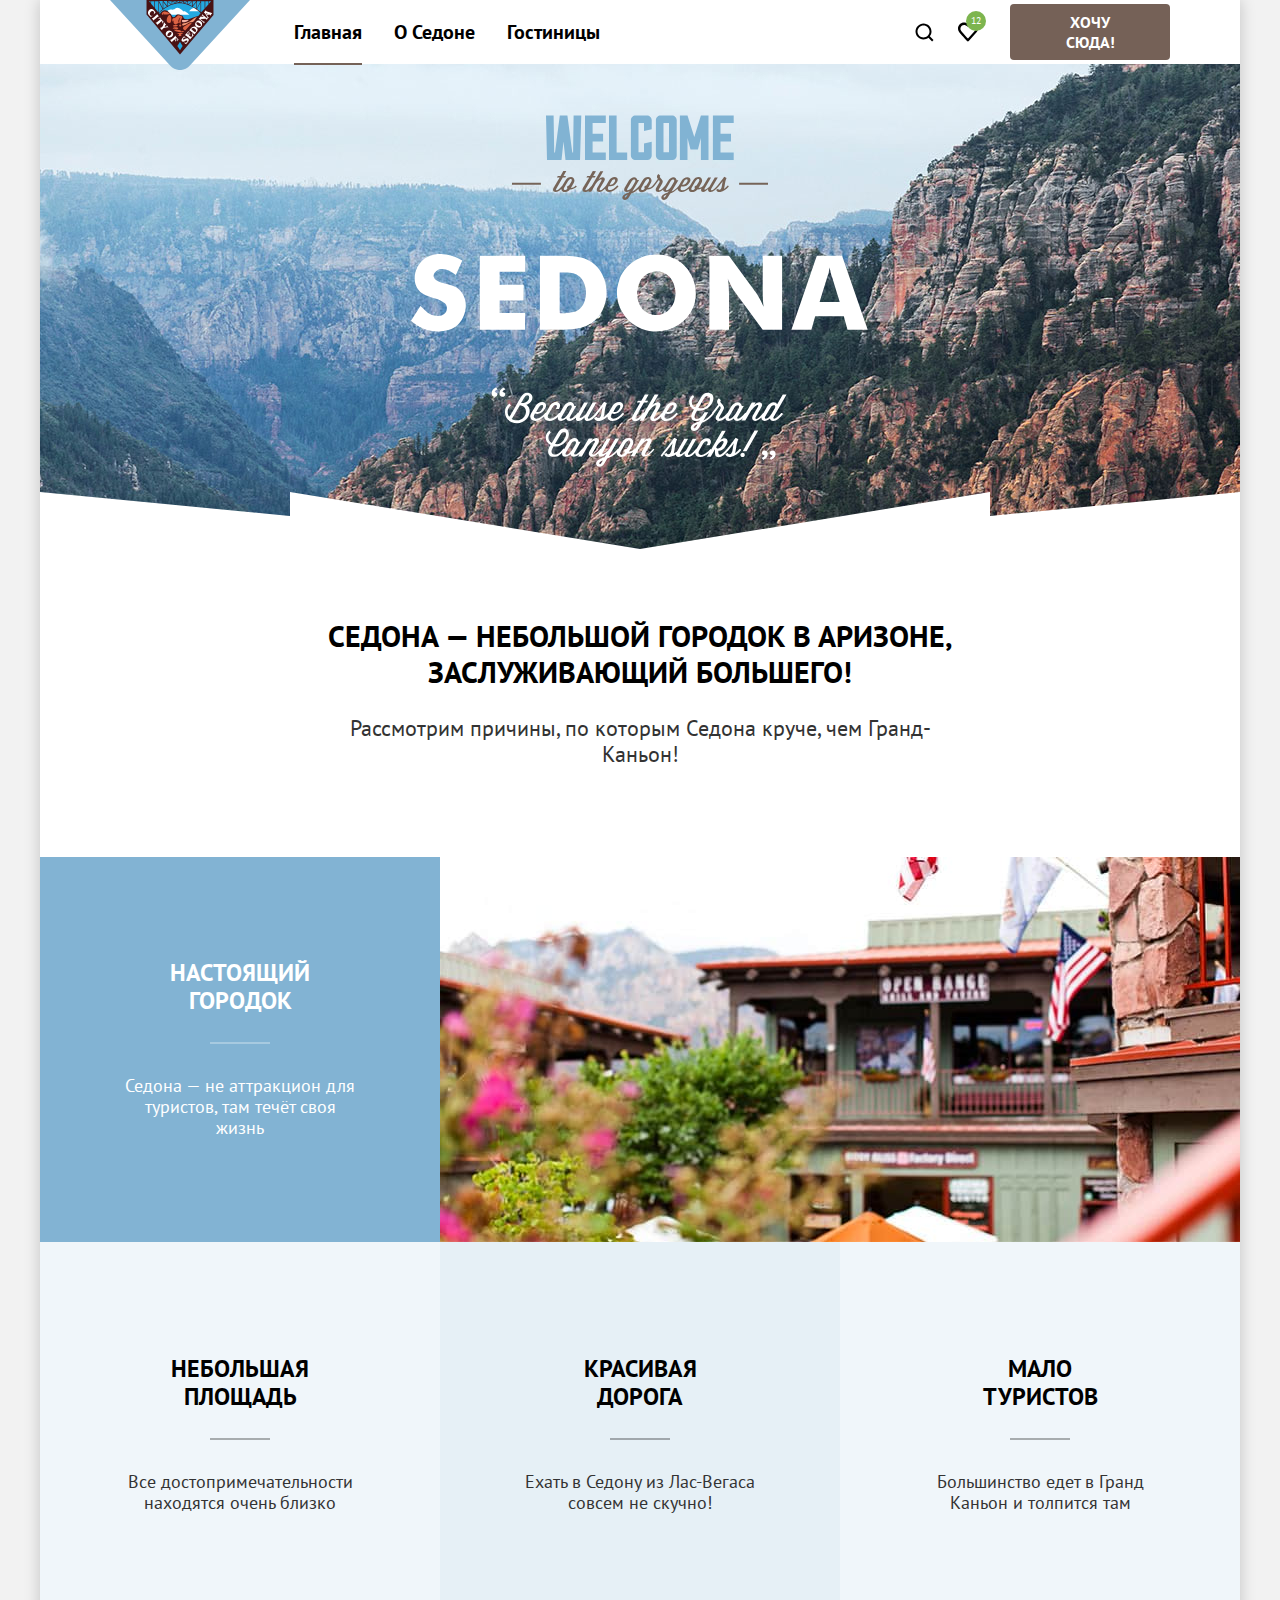
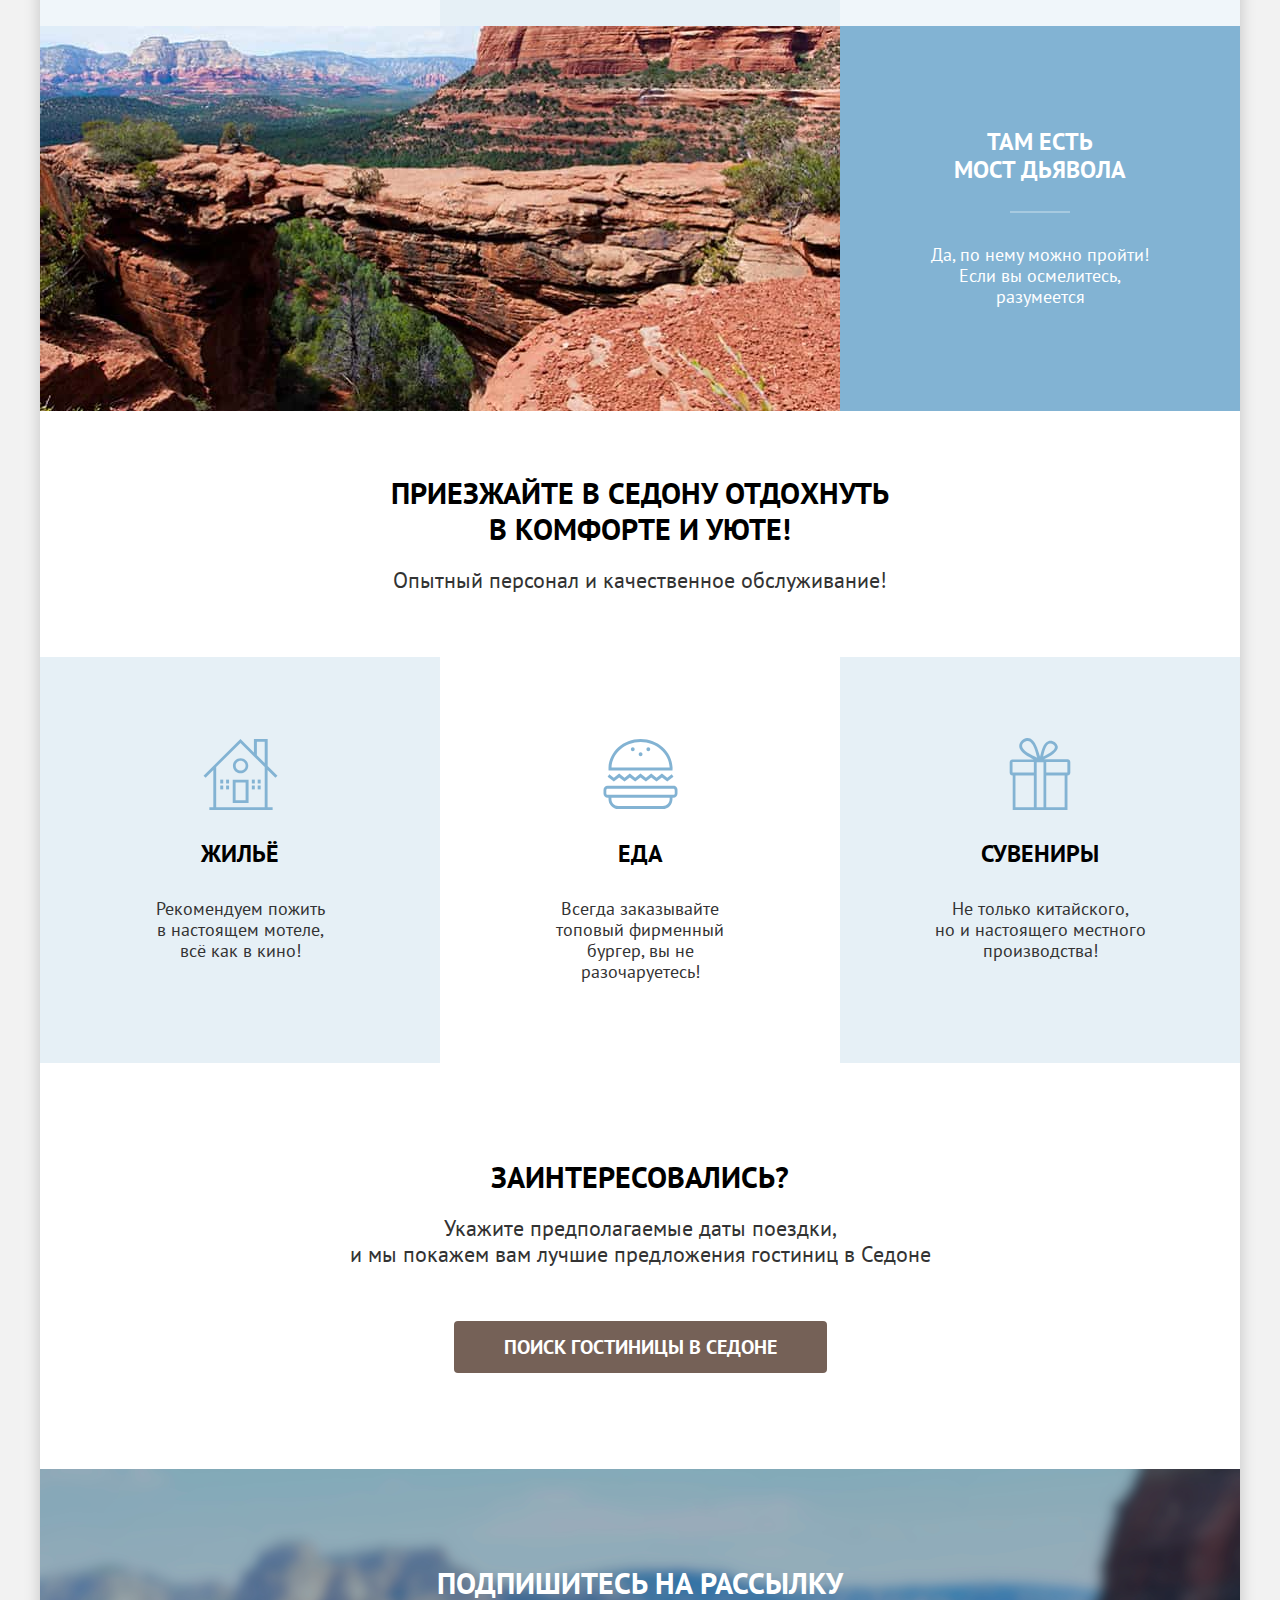
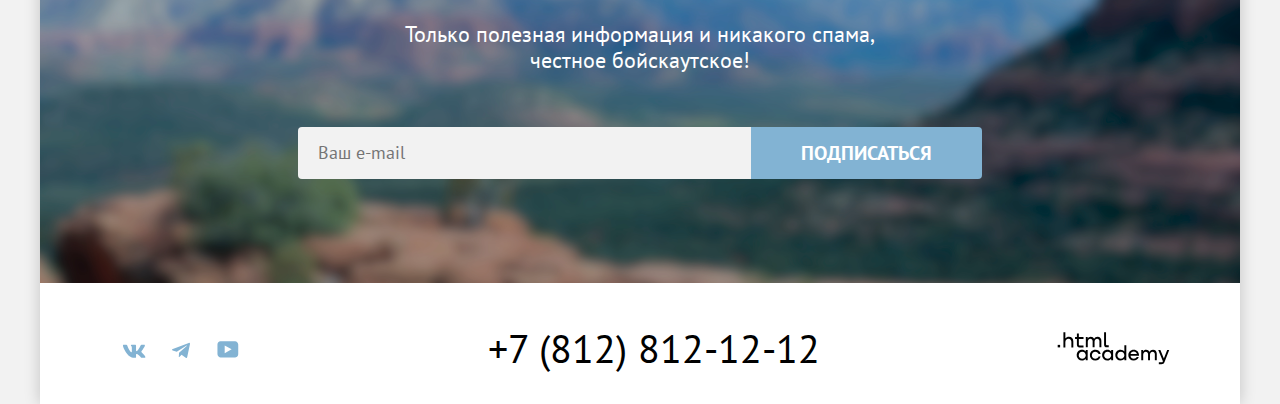
==== commit 3903bd53: "Добавляет правки для стилей." ====
--- a/index.html
+++ b/index.html
@@ -4,12 +4,13 @@
   <head>
     <meta charset="utf-8">
     <link rel="stylesheet" href="styles/styles.css">
+    <link rel="icon" type="image/png" sizes="32x32" href="images/favicon_32x32.png">
     <title>Седона - городок в Аризоне</title>
   </head>
 
   <body>
     <div class="wrapper">
-      <header class="main-header">
+      <header class="main-header" data-test="header">
         <nav class="navigation">
           <a class="navigation-logo" href="index.html">
             <img class="header-logo" src="images/logo_navigation.svg" width="140" height="70"
@@ -54,13 +55,13 @@
           <a class="button navigation-button button-brown" href="#">Хочу сюда!</a>
         </nav>
       </header>
-      <main class="main-index main-container">
-        <section class="hero">
+      <main class="main-index main-container" data-test="main">
+        <section class="hero" data-test="hero">
           <h1 class="visually-hidden">Седона — небольшой городок в Аризоне</h1>
           <img class="hero-img" src="images/welcome_to_sedona.svg" width="458" height="352"
             alt="Welcome to gorgeous Sedona">
         </section>
-        <section class="advantages">
+        <section class="advantages" data-test="advantages">
           <h2 class="visually-hidden">Список преимуществ</h2>
           <p class="information">Седона — небольшой городок в Аризоне, заслуживающий большего!</p>
           <p class="features change-color">Рассмотрим причины, по которым Седона круче, чем Гранд-Каньон!</p>
@@ -74,24 +75,24 @@
                 alt="Дом в городе Седона на фоне гор">
             </li>
             <li class="advantages-list-item light-background-color">
-              <div class="advantages-items-wrapper-2">
-                <h3 class="advantages-title advantages-light-2">Небольшая площадь</h3>
+              <div class="advantages-items-wrapper-two">
+                <h3 class="advantages-title advantages-light-two">Небольшая площадь</h3>
                 <p class="advantages-description change-color">Все достопримечательности находятся очень близко</p>
               </div>
             </li>
             <li class="advantages-list-item medium-background-color">
-              <div class="advantages-items-wrapper-2">
-                <h3 class="advantages-title advantages-light-2">Красивая дорога</h3>
+              <div class="advantages-items-wrapper-two">
+                <h3 class="advantages-title advantages-light-two">Красивая<br>дорога</h3>
                 <p class="advantages-description change-color">Ехать в Седону из Лас-Вегаса совсем не скучно!</p>
               </div>
             </li>
             <li class="advantages-list-item light-background-color">
-              <div class="advantages-items-wrapper-2">
-                <h3 class="advantages-title advantages-light-2">Мало туристов</h3>
+              <div class="advantages-items-wrapper-two">
+                <h3 class="advantages-title advantages-light-two">Мало<br>туристов</h3>
                 <p class="advantages-description change-color">Большинство едет в Гранд Каньон и толпится там</p>
               </div>
             </li>
-            <li class="advantages-list-item dark-background-color advantages-list-item-2">
+            <li class="advantages-list-item dark-background-color advantages-list-item-two">
               <div class="advantages-items-wrapper">
                 <h3 class="advantages-title advantages-light">Там есть мост&nbsp;дьявола</h3>
                 <p class="advantages-description">Да, по нему можно пройти! Если вы осмелитесь, разумеется</p>
@@ -101,35 +102,37 @@
             </li>
           </ul>
         </section>
-        <section class="infrastructure">
+        <section class="infrastructure" data-test="service">
           <h2 class="visually-hidden">Инфраструктура</h2>
           <p class="information">Приезжайте в Седону отдохнуть в комфорте и уюте!</p>
           <p class="features change-color">Опытный персонал и качественное обслуживание!</p>
           <ul class="infrastructure-list">
             <li class="infrastructure-item medium-background-color">
               <h3 class="infrastructure-title title-icon house-icon">Жильё</h3>
-              <p class="infrastructure-description">Рекомендуем пожить в настоящем мотеле, всё как в кино!</p>
+              <p class="infrastructure-description">Рекомендуем пожить в&nbsp;настоящем мотеле, всё&nbsp;как&nbsp;в
+                кино!</p>
             </li>
             <li class="infrastructure-item white-background-color">
               <h3 class="infrastructure-title title-icon hamburger-icon">Еда</h3>
-              <p class="infrastructure-description">Всегда заказывайте топовый фирменный бургер, вы не
+              <p class="infrastructure-description">Всегда заказывайте топовый&nbsp;фирменный бургер, вы не
                 разочаруетесь!
               </p>
             </li>
             <li class="infrastructure-item  medium-background-color">
               <h3 class="infrastructure-title title-icon present-icon">Сувениры</h3>
-              <p class="infrastructure-description">Не только китайского, но и настоящего местного производства!</p>
-            </li>
-          </ul>
-        </section>
-        <section class="hotel-search">
+              <p class="infrastructure-description">Не только китайского, но&nbsp;и&nbsp;настоящего местного
+                производства!</p>
+            </li>
+          </ul>
+        </section>
+        <section class="hotel-search" data-test="search">
           <h2 class="information">Заинтересовались?</h2>
           <p class="features change-color">Укажите предполагаемые даты поездки,<br>и мы покажем вам лучшие предложения
             гостиниц в
             Седоне</p>
           <a class="action-button button button-brown" href="#">ПОИСК ГОСТИНИЦЫ В СЕДОНЕ</a>
         </section>
-        <section class="newsletter">
+        <section class="newsletter" data-test="subscribe">
           <h2 class="information">Подпишитесь на рассылку</h2>
           <p class="features">Только полезная информация и никакого спама,<br>честное бойскаутское!</p>
           <form class="newsletter-form" action="https://echo.htmlacademy.ru/" method="post">
@@ -142,7 +145,7 @@
           </form>
         </section>
       </main>
-      <footer class="main-footer">
+      <footer class="main-footer" data-test="footer">
         <ul class="social-list">
           <li class="social-list-item">
             <a class="footer-social-link footer-button-icon vkontakte-icon" href="https://vk.com/htmlacademy">
@@ -211,12 +214,11 @@
     </div>
     <div class="modal-container modal-container-close">
       <div class="modal modal-hotel-search">
-        <button class="modal-close-button">
-          <svg width="14" height="14" aria-hidden="true" focusable="false" viewBox="0 0 15 15" fill="none"
-            xmlns="http://www.w3.org/2000/svg">
-            <path
-              d="M14.4905 1.78288L13.1982 0.49057L7.49048 6.19826L1.78279 0.49057L0.490479 1.78288L6.19817 7.49057L0.490479 13.1983L1.78279 14.4906L7.49048 8.78288L13.1982 14.4906L14.4905 13.1983L8.78279 7.49057L14.4905 1.78288Z"
-              fill="black" />
+        <button class="modal-close-button" type="button">
+          <svg class="button-close" width="14" height="14" aria-hidden="true" focusable="false" viewBox="0 0 15 15"
+            fill="black" xmlns="http://www.w3.org/2000/svg">
+            <path
+              d="M14.4905 1.78288L13.1982 0.49057L7.49048 6.19826L1.78279 0.49057L0.490479 1.78288L6.19817 7.49057L0.490479 13.1983L1.78279 14.4906L7.49048 8.78288L13.1982 14.4906L14.4905 13.1983L8.78279 7.49057L14.4905 1.78288Z" />
           </svg>
           <span class="visually-hidden">Закрыть</span>
         </button>
@@ -224,31 +226,31 @@
           <h2 class="modal-title">Поиск гостиницы в Седоне</h2>
           <form class="booking-form" action="https://echo.htmlacademy.ru/" method="post">
             <p class="field-group field-date">
-              <label class="date" for="start-date">Дата заезда:</label>
-              <input class="form-field-date" id="start-date" type="text" name="booking-date"
-                placeholder="27 апреля 2020">
+              <label class="date" for="start-date">Дата Заезда:</label>
+              <input class="form-field-date" id="start-date" type="text" name="booking-date-start"
+                value="27 апреля 2020" placeholder="Укажите дату" required>
               <span class="text warning">Мы не можем отправить вас в прошлое.</span>
             </p>
             <p class="field-group field-date">
-              <label class="date" for="end-date">Дата выезда:</label>
-              <input class="form-field-date" id="end-date" type="text" name="booking-date"
-                placeholder="1 сентября 2023">
+              <label class="date" for="end-date">Дата Выезда:</label>
+              <input class="form-field-date" id="end-date" type="text" name="booking-date-end" value="1 сентября 2023"
+                placeholder="Укажите дату" required>
               <span class="text">На эти даты есть свободные номера. Пока есть.</span>
             </p>
             <div class="field-group-wrapper">
               <p class="field-group group-quantity">
                 <label class="count-people count-adults" for="quantity-adults">Взрослые:</label>
-                <button class="minus-button" type="submit">
-                  <svg class="minus-button-svg" width="20" height="20" aria-hidden="true" focusable="false" viewBox="0 0 20 20" fill="none"
-                    xmlns="http://www.w3.org/2000/svg">
-                    <path d="M3 9V11H17V9H3Z" fill="#000000" fill-opacity="0.3" />
-                  </svg>
-                </button>
-                <input class="people-quantity" id="quantity-adults" type="number" name="adults" placeholder="2">
-                <button class="plus-button" type="submit">
-                  <svg class="plus-button-svg"  width="20" height="20" aria-hidden="true" focusable="false" viewBox="0 0 20 20" fill="none"
-                    xmlns="http://www.w3.org/2000/svg">
-                    <path d="M17 9H11V3H9V9H3V11H9V17H11V11H17V9Z" fill="#000000" fill-opacity="0.3" />
+                <button class="minus-button button-edit-number" type="button">
+                  <svg class="button-svg" width="20" height="20" aria-hidden="true" focusable="false"
+                    viewBox="0 0 20 20" fill="#000000" fill-opacity="0.3" xmlns="http://www.w3.org/2000/svg">
+                    <path d="M3 9V11H17V9H3Z" />
+                  </svg>
+                </button>
+                <input class="people-quantity" id="quantity-adults" type="number" name="adults" value="2">
+                <button class="plus-button button-edit-number" type="button">
+                  <svg class="button-svg" width="20" height="20" aria-hidden="true" focusable="false"
+                    viewBox="0 0 20 20" fill="#000000" fill-opacity="0.3" xmlns="http://www.w3.org/2000/svg">
+                    <path d="M17 9H11V3H9V9H3V11H9V17H11V11H17V9Z" />
                   </svg>
                 </button>
               </p>
@@ -266,22 +268,22 @@
                       18 лет. Дети до 6 лет размещаются бесплатно.</span>
                   </span>
                 </span>
-                <button class="minus-button" type="submit">
-                  <svg class="minus-button-svg" width="20" height="20" aria-hidden="true" focusable="false"
+                <button class="minus-button button-edit-number" type="button">
+                  <svg class="button-svg" width="20" height="20" aria-hidden="true" focusable="false"
                     viewBox="0 0 20 20" fill="#000000" fill-opacity="0.3" xmlns="http://www.w3.org/2000/svg">
                     <path d="M3 9V11H17V9H3Z" />
                   </svg>
                 </button>
-                <input class="people-quantity" id="quantity-kids" type="number" name="kids" placeholder="2">
-                <button class="plus-button" type="submit">
-                  <svg class="plus-button-svg" width="20" height="20" aria-hidden="true" focusable="false"
+                <input class="people-quantity" id="quantity-kids" type="number" name="kids" value="2">
+                <button class="plus-button button-edit-number" type="button">
+                  <svg class="button-svg" width="20" height="20" aria-hidden="true" focusable="false"
                     viewBox="0 0 20 20" fill="#000000" fill-opacity="0.3" xmlns="http://www.w3.org/2000/svg">
                     <path d="M17 9H11V3H9V9H3V11H9V17H11V11H17V9Z" />
                   </svg>
                 </button>
               </p>
             </div>
-            <button class="modal-search button button-blue" type="button">Найти</button>
+            <button class="modal-search button button-blue" type="submit">Найти</button>
           </form>
         </section>
       </div>
--- a/styles/styles.css
+++ b/styles/styles.css
@@ -14,21 +14,15 @@
   font-display: swap;
 }
 
-html {
-height: 100%;
-}
-
 body {
-font-family: "PT Sans", "Arial", sans-serif;
-font-size: 18px;
-line-height: 21px;
-color: #000000;
-background-color: #F2F2F2;
-font-weight: 400;
-padding-right: 40px;
-padding-left: 40px;
-margin: 0 auto;
-width: 1200px;
+  font-family: "PT Sans", "Arial", sans-serif;
+  font-size: 18px;
+  line-height: 21px;
+  margin: 0;
+  color: #000000;
+  background-color: #F2F2F2;
+  font-weight: 400;
+  min-width: 1200px;
 }
 
 .navigation-link {
@@ -36,7 +30,7 @@
   line-height: 24px;
   font-weight: 700;
   color: #000000;
-  text-decoration:none;
+  text-decoration: none;
   display: inline-block;
   padding: 20px 16px;
 }
@@ -70,7 +64,8 @@
   left: 20px;
 }
 
-.main-index .hero{
+.main-index .hero {
+  padding: 51px 371px 82px;
   background-color: #63787D;
   background-image: url("../images/decorative_cover.svg"), url("../images/main_index_background.jpg");
   background-size: 100% auto, cover;
@@ -85,9 +80,8 @@
   text-align: center;
   text-transform: uppercase;
   margin: 0;
-  padding: 0;
-  margin-left: 290px;
-  margin-right: 290px;
+  margin-left: 285px;
+  margin-right: 285px;
   margin-bottom: 25px;
 }
 
@@ -95,12 +89,17 @@
   font-size: 22px;
   line-height: 26px;
   text-align: center;
-  margin: 0 auto;
+  margin: 0;
   margin-bottom: 90px;
 }
 
 .advantages {
-  padding-top: 64px;
+  padding-top: 69px;
+}
+
+.advantages .features {
+  padding-right: 272px;
+  padding-left: 272px;
 }
 
 .advantages-title {
@@ -108,12 +107,10 @@
   line-height: 28px;
   text-transform: uppercase;
   text-align: center;
-  padding: 0;
-  width: 175px;
   margin: 0 auto;
   margin-bottom: 60px;
   position: relative;
-  }
+}
 
 .advantages-title::after {
   content: " ";
@@ -121,15 +118,15 @@
   width: 60px;
   height: 2px;
   bottom: -29px;
-  left: 57.5px;
-  riht: 57.5px;
+  left: 85px;
+  right: 85px;
 }
 
 .advantages-light::after {
   background-color: rgba(255, 255, 255, 0.3);
 }
 
-.advantages-light-2::after {
+.advantages-light-two::after {
   background-color: rgba(0, 0, 0, 0.3);
 }
 
@@ -180,7 +177,7 @@
 .main-index .newsletter {
   background-color: #637579;
   background-image: url("../images/index_subscription_background.png");
-  background-size: 100% auto;
+  background-size: cover;
   background-repeat: no-repeat;
   color: #FFFFFF;
   padding-top: 96px;
@@ -190,8 +187,8 @@
 }
 
 .newsletter-email {
- line-height: 24px;
- background-color: #F2F2F2;
+  line-height: 24px;
+  background-color: #F2F2F2;
 }
 
 .newsletter {
@@ -218,6 +215,10 @@
   color: #000000;
   text-decoration: none;
   font-style: normal;
+  display: inline-block;
+  width: 720px;
+  margin-left: 42px;
+  margin-right: 42px;
 }
 
 .main-inner-filter {
@@ -227,7 +228,7 @@
   background-position: center;
   color: #000000;
   background-color: #656366;
-  padding: 35px 70px 70px 70px;
+  padding: 35px 70px 72px 70px;
 }
 
 .inner-header-title {
@@ -235,22 +236,23 @@
   line-height: 78px;
   color: #FFFFFF;
   margin: 0;
-  padding: 0;
   margin-bottom: 8px;
 }
 
-.breadcrumbs-item a {
-  color: #FFFFFF;
-  font-size: 16px;
-  text-decoration: none;
-}
-
 .catalog-list:hover {
-  color: rgba(255, 255, 255, 0.6);
+  opacity: 0.6;
 }
 
 .catalog-list:active {
-  color: rgba(255, 255, 255, 0.3);
+  opacity: 0.3;
+}
+
+.breadcrumbs-link:hover .home-page {
+  opacity: 0.6;
+}
+
+.breadcrumbs-link:active .home-page {
+  opacity: 0.3;
 }
 
 .catalog-filter-title {
@@ -274,7 +276,6 @@
 
 .catalog-filter-item:focus {
   color: rgba(255, 255, 255, 0.6);
-
 }
 
 .accomodation-found {
@@ -283,9 +284,9 @@
   font-weight: 700;
   text-transform: uppercase;
   margin: 0;
-  padding: 0;
-  margin-right: 200px;
+  margin-right: auto;
   align-self: center;
+  max-width: 400px;
 }
 
 .card-link {
@@ -293,11 +294,15 @@
   line-height: 28px;
   text-decoration: none;
   color: #000000;
+  flex-grow: 1;
 }
 
 .card-title {
-  width: 300px;
-  height: 28px;
+  font: inherit;
+  font-size: 24px;
+  line-height: 28px;
+  font-weight: 700;
+  min-width: 300px;
   margin: 0;
   margin-bottom: 16px;
 }
@@ -307,7 +312,7 @@
   max-width: 100%;
   margin: 0;
   padding: 0;
-  margin-bottom: 16px;
+  margin-bottom: 17px;
 }
 
 .card-rating {
@@ -331,13 +336,11 @@
   display: block;
   box-sizing: border-box;
   min-width: 60px;
-  height: 60px;
+  min-height: 60px;
   margin: 0;
   text-align: center;
-  padding-top: 12px;
-  padding-bottom: 12px;
-  padding-left: 5px;
-  padding-right: 5px;
+  padding: 12px 5px;
+  border-radius: 4px;
 }
 
 .pagination-active {
@@ -358,7 +361,7 @@
   line-height: 20px;
   text-align: center;
   border: none;
-  font-family: "PT Sans";
+  font-family: "PT Sans", "Arial", sans-serif;
   padding: 0;
   cursor: pointer;
 }
@@ -373,16 +376,13 @@
   background-color: #615048;
 }
 
-.button-brown:active,
-.button-blue:active,
-.button-green:active {
+.button:active {
   color: rgba(255, 255, 255, 0.3);
 }
 
-.button-brown:disabled,
-.button-blue:disabled,
-.button-green:disabled {
-  background-color: rgba(255, 255, 255, 0.3);
+.button:disabled,
+.button.disabled {
+  background-color: #E5E5E5;
 }
 
 .button-blue {
@@ -437,13 +437,13 @@
 }
 
 .wrapper {
-  box-shadow: 0px 0px 15px 0px rgba(0, 0, 0, 0.2);
+  box-shadow: 0 0 15px 0 rgba(0, 0, 0, 0.2);
   background-color: #FFFFFF;
-  min-width: 1200px;
+  width: 1200px;
   margin: 0 auto;
   display: flex;
   flex-direction: column;
-  min-height: 100%;
+  min-height: 100vh;
 }
 
 .hotel-search {
@@ -452,20 +452,19 @@
 }
 
 .main-header {
-  display: flex;
-  margin-right: 70px;
-  margin-left: 70px;
+  padding-right: 70px;
+  padding-left: 70px;
 }
 
 .main-container {
   flex-grow: 1;
 }
+
 .navigation {
   display: flex;
-  width: 100%;
-  margin: 0 auto;
   position: relative;
   justify-content: space-between;
+  align-items: center;
   padding-left: 168px;
 }
 
@@ -478,6 +477,7 @@
 .navigation-logo {
   position: absolute;
   left: 0;
+  top: 0;
 }
 
 .header-logo {
@@ -487,14 +487,18 @@
 }
 
 .navigation-menu {
-  width: 465px;
+  max-width: 465px;
   display: flex;
   flex-wrap: wrap;
 }
 
 .navigation-user {
   margin-left: auto;
-  max-width: 268px;
+  display: flex;
+  flex-wrap: wrap;
+  align-items: center;
+  max-height: 64px;
+  max-width: 200px;
 }
 
 .navigation-button {
@@ -502,12 +506,12 @@
   padding: 8px 34px;
   align-self: center;
   margin-left: 20px;
+  max-width: 160px;
+  box-sizing: border-box;
 }
 
 .hero-img {
   display: block;
-  margin: 0 auto;
-  padding: 51px 371px 82px;
 }
 
 .advantages-list {
@@ -519,34 +523,37 @@
   justify-content: space-between;
 }
 
-.advantages-list-item-2 {
+.advantages-list-item-two {
   flex-direction: row-reverse;
 }
 
 .advantages-items-wrapper {
   padding: 102px 85px;
-  min-width: 230px;
+  width: 230px;
 }
 
 .advantage-img {
   display: block;
   width: 800px;
-}
-
-.advantages-items-wrapper-2 {
+  flex-shrink: 0;
+}
+
+.advantages-items-wrapper-two {
   width: 230px;
-  padding: 112.5px 85px;
+  padding: 113px 85px;
 }
 
 .infrastructure .information {
   margin: 0;
   margin-bottom: 20px;
-  margin-right: 347.5px;
-  margin-left: 347.5px;
+  margin-right: 348px;
+  margin-left: 348px;
 }
 
 .infrastructure .features {
   margin-bottom: 64px;
+  padding-left: 350px;
+  padding-right: 350px;
 }
 
 .infrastructure-list {
@@ -567,6 +574,7 @@
   margin: 0;
   margin-bottom: 20px;
 }
+
 .hotel-search .features {
   margin: 0;
   margin-bottom: 54px;
@@ -596,7 +604,7 @@
 }
 
 .newsletter .button-blue {
-  border-radius: 0px 4px 4px 0px;
+  border-radius: 0 4px 4px 0;
 }
 
 .main-footer {
@@ -608,14 +616,10 @@
   margin: 0;
   list-style-type: none;
   display: flex;
+  flex-wrap: wrap;
+  align-items: center;
   padding: 5px 0;
-}
-
-.footer-phone-call {
-  display: inline-block;
-  width: 720px;
-  margin-left: 41.5px;
-  margin-right: 41.5px;
+  min-width: 142px;
 }
 
 .copyright {
@@ -628,7 +632,6 @@
 }
 
 .catalog-filter {
-  width: 1200px;
   display: flex;
   justify-content: space-between;
 }
@@ -637,19 +640,30 @@
   margin: 0;
   padding: 0;
   list-style-type: none;
-}
-
-.breadcrumbs-list {
+  display: flex;
+  flex-wrap: wrap;
+  align-items: center;
+  margin-bottom: 40px;
+}
+
+.breadcrumbs-item a {
+  color: #FFFFFF;
+  font-size: 16px;
+  text-decoration: none;
+}
+
+.breadcrumbs-item:not(:first-of-type) {
+  padding-left: 28px;
   position: relative;
 }
 
-.breadcrumbs-list::after {
+.breadcrumbs-item:not(:first-child)::before {
   position: absolute;
   background-image: url("../images/decoration/breadcrumbs_arrow.svg");
   background-repeat: no-repeat;
   background-position: center;
   content: " ";
-  left: 23px;
+  left: 10px;
   width: 8px;
   height: 20px;
 }
@@ -661,23 +675,23 @@
   border: none;
 }
 
+.filter-group-price {
+  margin-left: 70px;
+}
+
 .catalog-filter-list {
   margin: 0;
   padding: 0;
   list-style-type: none;
 }
 
-.catalog-filter {
-  width: 1060px;
-}
-
 .catalog-wrapper-content {
-  padding: 50px 70px 60px 70px;
+  padding: 48px 70px 61px 70px;
 }
 
 .sorting-container {
   display: flex;
-  width: 1060px;
+  align-items: center;
   margin-bottom: 40px;
 }
 
@@ -691,9 +705,12 @@
   margin: 0;
   padding: 0;
   list-style-type: none;
-  display: flex;
-  margin-left: auto;
+  display: grid;
+  grid-template-columns: repeat(3, 48px);
+  gap: 8px;
+  margin-left: 70px;
   align-items: center;
+  max-width: 160px;
 }
 
 .view-button-item {
@@ -703,7 +720,6 @@
   width: 48px;
   height: 48px;
   border: 2px solid rgba(229, 229, 229, 1);
-  border-radius: 2px;
   box-sizing: border-box;
   border-radius: 4px;
 }
@@ -721,16 +737,16 @@
   background-position: center;
 }
 
-.mode-1 {
-  background-image: url('../images/decoration/mode-1.svg');
-}
-
-.mode-2 {
-  background-image: url('../images/decoration/mode-2.svg');
-}
-
-.mode-3 {
-  background-image: url("../images/decoration/mode-3.svg");
+.show-catalog {
+  background-image: url("../images/decoration/catalog_icon.svg");
+}
+
+.show-slideshow {
+  background-image: url("../images/decoration/slideshow_icon.svg");
+}
+
+.show-list {
+  background-image: url("../images/decoration/list_icon.svg");
 }
 
 .active-item {
@@ -738,8 +754,6 @@
   border-radius: 4px;
 }
 
-
-/*Не работает*/
 .view-button-item:focus {
   border: 2px solid #68A2CA;
 }
@@ -752,30 +766,29 @@
   border: 2px solid rgba(0, 0, 0, 1);
 }
 
-
 .accomodation-list {
   display: grid;
-  grid-template-columns: repeat(3, 1fr);
-  gap: 20px;
+  grid-template-columns: repeat(3, 340px);
+  column-gap: 20px;
+  row-gap: 17px;
   margin: 0;
   padding: 0;
   list-style-type: none;
-  padding-bottom: 40px;
-  margin-bottom: 39px;
+  padding-bottom: 39px;
+  margin-bottom: 38px;
   border-bottom: 1px solid #E6E6E6;
 }
 
 .pagination {
   list-style-type: none;
   display: flex;
+  flex-wrap: wrap;
   margin: 0;
   padding: 0;
 }
 
-
 .pagination-item:not(:last-child) {
   margin: 0;
-  padding: 0;
   margin-right: 8px;
 }
 
@@ -793,7 +806,6 @@
 
 .pagination-link:hover,
 .pagination-link:focus {
-  outline: none;
   background-color: #68A2CA;
 }
 
@@ -805,12 +817,15 @@
 .pagination-active:focus,
 .pagination-active:active {
   background-color: #F2F2F2;
+  color: #000000;
 }
 
 .card {
   padding: 20px;
   border: 1px solid #E6E6E6;
   border-radius: 4px;
+  display: flex;
+  flex-direction: column;
 }
 
 .card .button-brown {
@@ -827,18 +842,16 @@
   border-radius: 4px;
 }
 
-.catalog-filter .button-blue {
-  padding: 8px 50px;
+.catalog-filter .button-blue,
+.catalog-filter .button-transparent {
+  padding: 7px 8px;
   border-radius: 4px;
-}
-
-.catalog-filter .button-transparent {
-  padding: 8px 57.5px;
-  border-radius: 4px;
+  width: 100%;
 }
 
 .grid-container {
   display: grid;
+  align-items: center;
   grid-template-columns: 140px 140px;
   grid-gap: 16px 20px;
 }
@@ -850,10 +863,6 @@
 .card-value {
   margin: 0;
   justify-self: end;
-}
-
-.card-stars {
-  margin: 0;
 }
 
 .active-navigation-link {
@@ -870,20 +879,12 @@
   bottom: -1px;
 }
 
-.navigation-link-icon{
+.navigation-link-icon {
   display: inline-block;
   text-decoration: none;
   color: inherit;
   padding: 0;
   margin: 0;
-}
-
-
-.navigation-user {
-  display: flex;
-  align-items: center;
-  width: 88px;
-  height: 64px;
 }
 
 .search-icon {
@@ -936,7 +937,6 @@
   background-color: #FFFFFF;
   box-sizing: border-box;
   width: 47px;
-  height: 40px;
   text-align: center;
   padding-top: 12px;
   padding-bottom: 12px;
@@ -967,8 +967,8 @@
 }
 
 .academy-logo {
-  padding-top: 8.5px;
-  padding-bottom: 8.5px;
+  padding-top: 9px;
+  padding-bottom: 9px;
   vertical-align: bottom;
 }
 
@@ -979,19 +979,19 @@
 
 .copyright:active .academy-logo {
   fill: rgba(117, 97, 87, 0.3);
-
 }
 
 .card-stars {
   padding-top: 10px;
   padding-bottom: 10px;
+  margin: 0;
 }
 
 .card-stars::before {
   content: " ";
   display: block;
   height: 17px;
-  background-image: url("../images/decoration/star-catalog.svg");
+  background-image: url("../images/decoration/star_catalog.svg");
   background-repeat: space no-repeat;
   background-size: contain;
 }
@@ -1008,24 +1008,16 @@
   width: 42px;
 }
 
-.breadcrumbs-list {
-  display: flex;
-  width: 114px;
-  justify-content: space-between;
-  align-items: center;
-  margin-bottom: 40px;
-}
-
-input[type="email"]  {
+input[type="email"] {
   margin: 0;
   padding-left: 20px;
   width: 452px;
+  min-width: 300px;
   color: rgba(0, 0, 0, 1);
   font: inherit;
   font-size: 18px;
   line-height: 24px;
   border: none;
-
 }
 
 .newsletter-form {
@@ -1055,11 +1047,11 @@
 }
 
 .control:hover {
-  color: rgba(255, 255, 255, 0.6);
+  opacity: 0.6;
 }
 
 .control:active {
-  color: rgba(255, 255, 255, 0.3);
+  opacity: 0.3;
 }
 
 .control-mark {
@@ -1072,22 +1064,7 @@
   background-color: #FFFFFF;
 }
 
-.control-mark:hover {
-  background-color: rgba(255, 255, 255, 0.6);
-}
-
-/*Не работает*/
-.control-input:focus + .control-mark::after  {
-  outline: 3px solid rgba(131, 179, 211, 1);
-}
-
-.control-mark:active {
-  background-color: rgba(255, 255, 255, 0.3);
-}
-
-
-/*Не работает*/
-.control-input:focuse {
+.control-input:focus + .control-mark {
   outline: 3px solid #83B3D3;
 }
 
@@ -1101,9 +1078,9 @@
 
 .control-input[type="checkbox"]:checked + .control-mark::after {
   content: "";
-  background-image: url("../images/decoration/checkbox-arrow.svg");
-  width: 12.2px;
-  height: 9.9px;
+  background-image: url("../images/decoration/checkbox_arrow.svg");
+  width: 12px;
+  height: 10px;
   background-repeat: no-repeat;
   background-position: center;
   color: #3F5E72;
@@ -1111,7 +1088,6 @@
   top: 5px;
   left: 4px;
 }
-
 
 .control-input[type="radio"]:checked + .control-mark::before {
   position: absolute;
@@ -1124,6 +1100,11 @@
   content: "";
 }
 
+input[type="number"] {
+  -moz-appearance: textfield;
+  appearance: textfield;
+}
+
 .wrapper-button-filter {
   display: flex;
   flex-direction: column;
@@ -1134,9 +1115,7 @@
 
 .select {
   position: relative;
-  display: flex;
-  align-items: center;
-  width: 292px;
+  min-width: 292px;
 }
 
 .select-control {
@@ -1145,29 +1124,28 @@
   line-height: 21px;
   color: #333333;
   margin: 0;
-  padding: 14px 20px;
+  padding: 13px 19px;
   padding-right: 40px;
   border: 2px solid rgba(229, 229, 229, 1);
   font-family: "PT Sans", "Arial", sans-serif;
-  border-radius: 2px;
+  border-radius: 4px;
   box-sizing: border-box;
   appearance: none;
   background-color: #FFFFFF;
-  background-image: url("../images/decoration/arrow-select.svg");
+  background-image: url("../images/decoration/arrow_select.svg");
   background-repeat: no-repeat;
-  background-position: right 20px center;
+  background-position: right 19px center;
 }
 
 .select-control:hover,
 .select-control:focus {
-  border: none;
-  outline: 2px solid #68A2CA;
+  border: 2px solid #68A2CA;
+  border-radius: 4px;
 }
 
 .select-control:disabled {
-  color: rgba(0, 0, 0, 0.3);
-  border: none;
-  outline: 2px solid rgba(0, 0, 0, 0.3);
+  opacity: 0.3;
+  border: 2px solid rgba(0, 0, 0, 0.3);
 }
 
 .modal-container {
@@ -1178,7 +1156,6 @@
   width: 100%;
   height: 100%;
   background-color: rgba(242, 242, 242, 0.8);
-
 }
 
 .modal {
@@ -1186,6 +1163,8 @@
   margin: auto;
   padding: 64px 70px;
   background-color: #FFFFFF;
+  max-height: 100vh;
+  overflow-y: auto;
 }
 
 .modal-hotel-search {
@@ -1202,13 +1181,13 @@
   cursor: pointer;
   background-color: #F2F2F2;
   border-radius: 50%;
-  top: 60px;
+  top: 65px;
   right: 52px;
 }
 
-.modal-close-button:active {
+.button-close:active {
+  fill: rgba(0, 0, 0, 0.3);
   background-color: #E6E6E6;
-  color: rgba(0, 0, 0, 0.3);
 }
 
 .modal-close-button:hover {
@@ -1216,13 +1195,13 @@
 }
 
 .modal-close-button:focus {
-  outline: 3px solid #83B3D3;
+  border: 3px solid #83B3D3;
   background-color: #E6E6E6;
 }
 
 .modal-title {
   margin: 0;
-  margin-bottom: 64px;
+  margin-bottom: 65px;
   text-transform: uppercase;
   font-family: "PT Sans", "Arial", sans-serif;
   font-size: 30px;
@@ -1237,6 +1216,7 @@
   font-size: 20px;
   line-height: 24px;
   font-weight: 700;
+  max-width: 120px;
   margin: 0;
   padding: 0;
   padding-top: 12px;
@@ -1252,17 +1232,13 @@
   color: #000000;
   background-color: #F2F2F2;
   border: none;
-  padding: 12px 20px;
+  padding: 12px 40px 12px 20px;
   margin-bottom: 4px;
   width: 440px;
   box-sizing: border-box;
   border-radius: 4px;
 }
 
-.form-field-date:active {
-  font-weight: 700;
-}
-
 .form-field-date:hover {
   background-color: #E6E6E6;
 }
@@ -1279,23 +1255,25 @@
 .field-date::after {
   position: absolute;
   content: " ";
-  background-image: url("../images/decoration/modal-calendar-icon.svg");
+  background-image: url("../images/decoration/modal_calendar_icon.svg");
   background-repeat: no-repeat;
   width: 20px;
   height: 20px;
   background-position: center;
   top: 13px;
-  right: 18px;
+  right: 20px;
   fill: #000000;
   opacity: 0.3;
   cursor: pointer;
 }
 
 .field-group {
+  margin: 0;
   display: flex;
   width: 100%;
   flex-wrap: wrap;
   justify-content: space-between;
+  align-items: flex-start;
 }
 
 .group-quantity:not(:last-child) {
@@ -1316,9 +1294,9 @@
 .text {
   font: inherit;
   font-size: 16px;
-  top: 25px;
   margin: 0;
   margin-left: 157px;
+  margin-bottom: 23px;
 }
 
 .text.warning {
@@ -1326,9 +1304,12 @@
 }
 
 .modal-search {
+  font: inherit;
+  font-size: 20px;
+  line-height: 24px;
+  font-weight: 700;
   width: 100%;
-  padding-top: 18px;
-  padding-bottom: 18px;
+  padding: 18px 18px;
   border-radius: 10px;
 }
 
@@ -1358,32 +1339,33 @@
   margin: 0;
 }
 
-
-.minus-button {
+.button-edit-number {
   margin: 0;
   width: 40px;
   height: 48px;
   padding: 14px 10px;
   border: none;
+  cursor: pointer;
+  background-color: #F2F2F2;
+}
+
+.minus-button {
   border-radius: 4px 0 0 4px;
-  cursor: pointer;
 }
 
 .plus-button {
-  margin: 0;
-  width: 40px;
-  height: 48px;
-  padding: 14px 10px;
-  border: none;
   border-radius: 0 4px 4px 0;
-  cursor: pointer;
-}
-
-/*Не работает*/
-.minus-button:hover + .minus-button-svg {
-  fill: #000000;
-}
-
+}
+
+.button-edit-number:hover .button-svg {
+  fill-opacity: 1;
+}
+
+.button-edit-number:focus .button-svg {
+  outline: 3px solid #82B3D3;
+  border-radius: 4px;
+  fill-opacity: 1;
+}
 
 .count-adults {
   margin-right: 46px;
@@ -1401,7 +1383,7 @@
   border: none;
   background-color: #83B3D3;
   border-radius: 50%;
-  padding: 2.5px 3px;
+  padding: 3px 3px;
   margin: 0;
   display: block;
   box-sizing: border-box;
@@ -1429,13 +1411,10 @@
   text-transform: none;
   padding: 15px 18px 18px 22px;
   border-radius: 10px;
-  display: block;
-  width: 256px;
+  min-width: 256px;
   box-sizing: border-box;
   position: absolute;
   left: -114px;
-  margin-bottom: 25px;
-  z-index: 1;
   display: none;
 }
 
@@ -1444,7 +1423,6 @@
   margin-right: 53px;
 }
 
-
 .tooltip-toggle:hover + .tooltip-text,
 .tooltip-toggle:focus + .tooltip-text {
   display: block;
@@ -1456,7 +1434,7 @@
 
 .tooltip-text:after {
   content:'';
-  background-image: url("../images/decoration/tooltip-arrow.svg");
+  background-image: url("../images/decoration/tooltip_arrow.svg");
   width: 19px;
   height: 9px;
   position:absolute;
@@ -1466,25 +1444,24 @@
   margin-left: auto;
   margin-right: auto;
 }
-/*
+
 .modal-container-close {
   display: none;
 }
-*/
+
 .active-catalog {
-position: relative;
+  position: relative;
 }
 
 .active-catalog::after {
-position: absolute;
-content: " ";
-left: 16px;
-right: 16px;
-height: 2px;
-background-color: #756257;
-bottom: -1px;
-}
-
+  position: absolute;
+  content: " ";
+  left: 16px;
+  right: 16px;
+  height: 2px;
+  background-color: #756257;
+  bottom: -1px;
+}
 
 .range-scale {
   position: relative;
@@ -1525,26 +1502,25 @@
 }
 
 .toggle-min {
-top: -8px;
-left: 0;
+  top: -8px;
+  left: 0;
 }
 
 .toggle-max {
-top: -8px;
-right: -20px;
+  top: -8px;
+  right: -20px;
 }
 
 .range-wrapper-inputs {
   display: flex;
   justify-content: center;
-  margin-bottom: 48px;
+  margin-bottom: 43px;
 }
 
 .catalog-filter-label {
   display: flex;
-  color: rgba(0, 0, 0, 0.3);
-}
-
+  opacity: 0.3;
+}
 
 .range-input::-webkit-outer-spin-button,
 .range-input::-webkit-inner-spin-button {
@@ -1556,7 +1532,7 @@
   width: 143px;
   height: 48px;
   margin: 0;
-  padding: 12px 20px;
+  padding: 12px 38px 12px 20px;
   box-sizing: border-box;
   font: inherit;
   background-color: #F2F2F2;
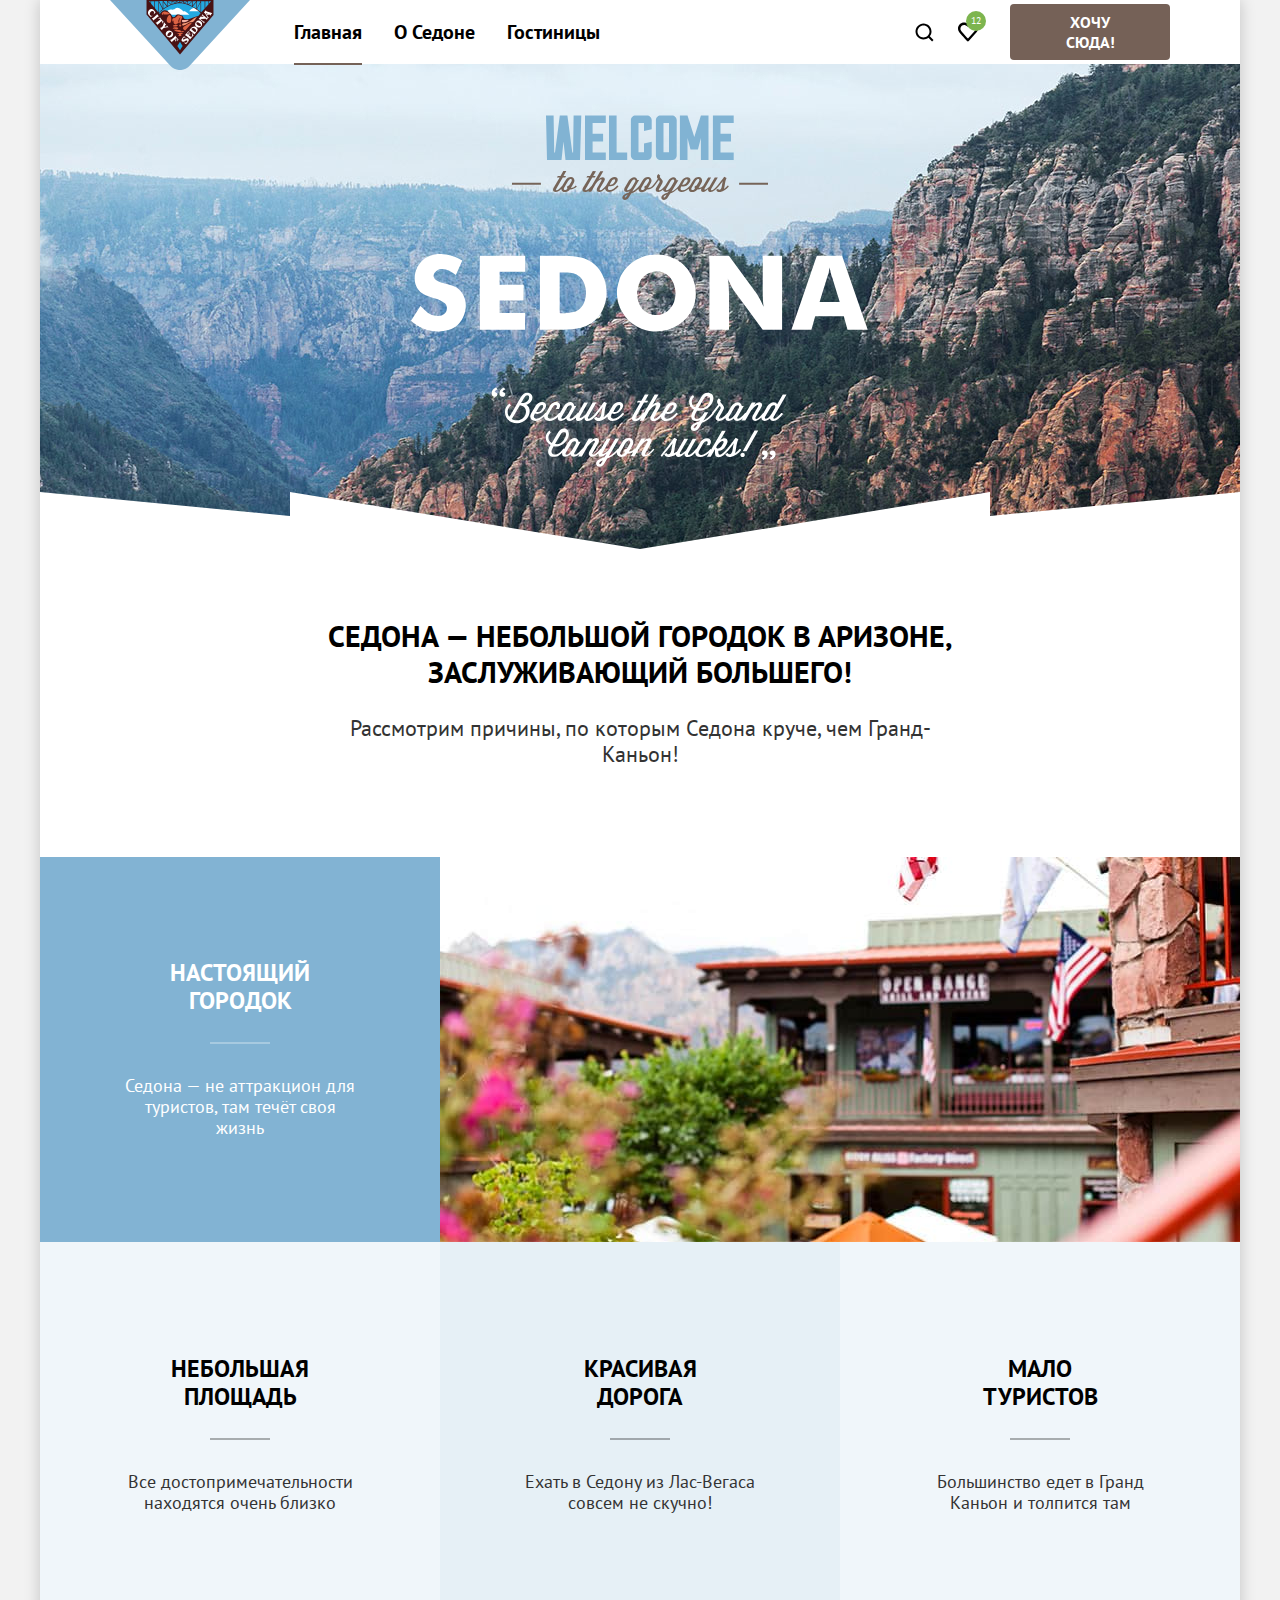
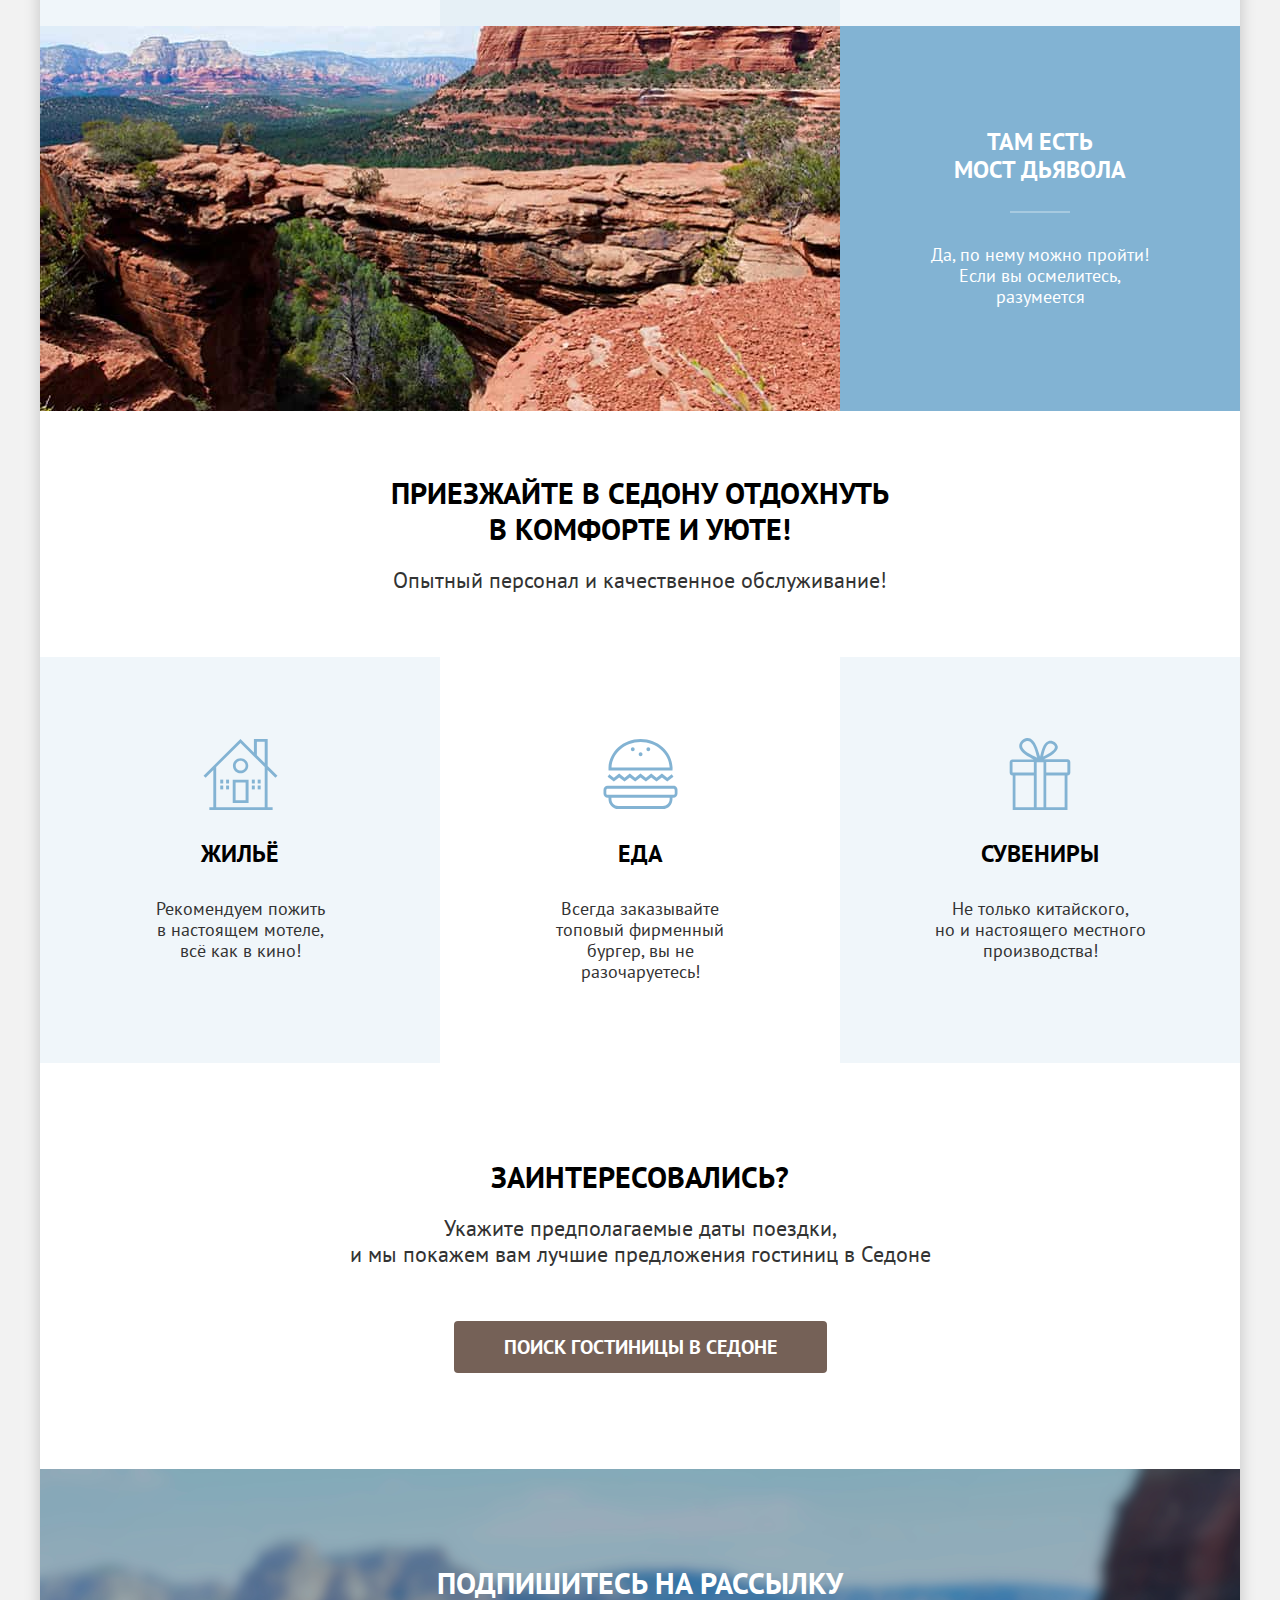
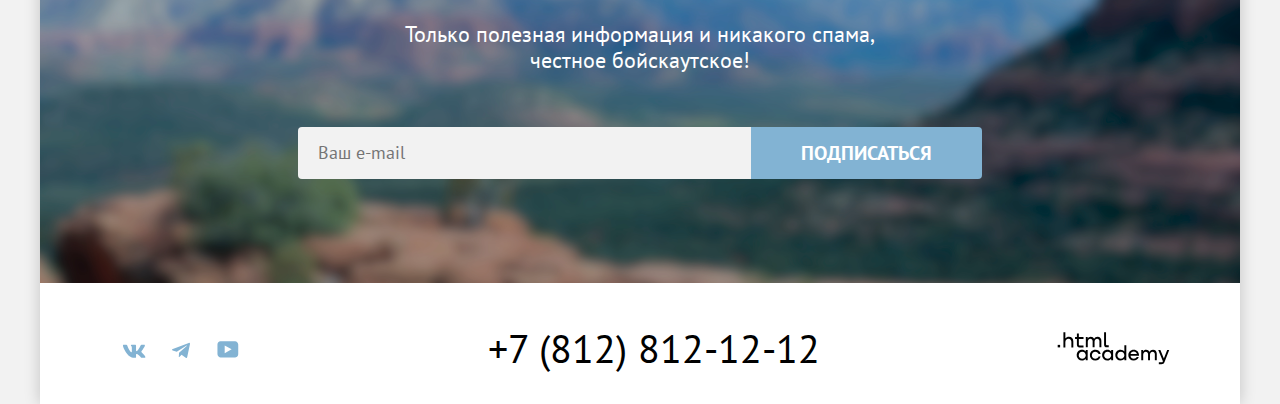
==== commit d1a63e1e: "Добавляет правки index, catalog в CSS" ====
--- a/index.html
+++ b/index.html
@@ -74,23 +74,17 @@
               <img class="advantage-img" src="images/city_view.jpg" width="800" height="385"
                 alt="Дом в городе Седона на фоне гор">
             </li>
-            <li class="advantages-list-item light-background-color">
-              <div class="advantages-items-wrapper-two">
-                <h3 class="advantages-title advantages-light-two">Небольшая площадь</h3>
-                <p class="advantages-description change-color">Все достопримечательности находятся очень близко</p>
-              </div>
-            </li>
-            <li class="advantages-list-item medium-background-color">
-              <div class="advantages-items-wrapper-two">
-                <h3 class="advantages-title advantages-light-two">Красивая<br>дорога</h3>
-                <p class="advantages-description change-color">Ехать в Седону из Лас-Вегаса совсем не скучно!</p>
-              </div>
-            </li>
-            <li class="advantages-list-item light-background-color">
-              <div class="advantages-items-wrapper-two">
-                <h3 class="advantages-title advantages-light-two">Мало<br>туристов</h3>
-                <p class="advantages-description change-color">Большинство едет в Гранд Каньон и толпится там</p>
-              </div>
+            <li class="advantages-list-item advantages-items-wrapper-two">
+              <h3 class="advantages-title advantages-light-two">Небольшая площадь</h3>
+              <p class="advantages-description change-color">Все достопримечательности находятся очень близко</p>
+            </li>
+            <li class="advantages-list-item advantages-items-wrapper-two">
+              <h3 class="advantages-title advantages-light-two">Красивая<br>дорога</h3>
+              <p class="advantages-description change-color">Ехать в Седону из Лас-Вегаса совсем не скучно!</p>
+            </li>
+            <li class="advantages-list-item advantages-items-wrapper-two">
+              <h3 class="advantages-title advantages-light-two">Мало<br>туристов</h3>
+              <p class="advantages-description change-color">Большинство едет в Гранд Каньон и толпится там</p>
             </li>
             <li class="advantages-list-item dark-background-color advantages-list-item-two">
               <div class="advantages-items-wrapper">
@@ -107,18 +101,18 @@
           <p class="information">Приезжайте в Седону отдохнуть в комфорте и уюте!</p>
           <p class="features change-color">Опытный персонал и качественное обслуживание!</p>
           <ul class="infrastructure-list">
-            <li class="infrastructure-item medium-background-color">
+            <li class="infrastructure-item">
               <h3 class="infrastructure-title title-icon house-icon">Жильё</h3>
               <p class="infrastructure-description">Рекомендуем пожить в&nbsp;настоящем мотеле, всё&nbsp;как&nbsp;в
                 кино!</p>
             </li>
-            <li class="infrastructure-item white-background-color">
+            <li class="infrastructure-item">
               <h3 class="infrastructure-title title-icon hamburger-icon">Еда</h3>
               <p class="infrastructure-description">Всегда заказывайте топовый&nbsp;фирменный бургер, вы не
                 разочаруетесь!
               </p>
             </li>
-            <li class="infrastructure-item  medium-background-color">
+            <li class="infrastructure-item">
               <h3 class="infrastructure-title title-icon present-icon">Сувениры</h3>
               <p class="infrastructure-description">Не только китайского, но&nbsp;и&nbsp;настоящего местного
                 производства!</p>
@@ -128,8 +122,7 @@
         <section class="hotel-search" data-test="search">
           <h2 class="information">Заинтересовались?</h2>
           <p class="features change-color">Укажите предполагаемые даты поездки,<br>и мы покажем вам лучшие предложения
-            гостиниц в
-            Седоне</p>
+            гостиниц в Седоне</p>
           <a class="action-button button button-brown" href="#">ПОИСК ГОСТИНИЦЫ В СЕДОНЕ</a>
         </section>
         <section class="newsletter" data-test="subscribe">
@@ -245,6 +238,7 @@
                     viewBox="0 0 20 20" fill="#000000" fill-opacity="0.3" xmlns="http://www.w3.org/2000/svg">
                     <path d="M3 9V11H17V9H3Z" />
                   </svg>
+                  <span class="visually-hidden">Уменьшить количество взрослых</span>
                 </button>
                 <input class="people-quantity" id="quantity-adults" type="number" name="adults" value="2">
                 <button class="plus-button button-edit-number" type="button">
@@ -252,6 +246,7 @@
                     viewBox="0 0 20 20" fill="#000000" fill-opacity="0.3" xmlns="http://www.w3.org/2000/svg">
                     <path d="M17 9H11V3H9V9H3V11H9V17H11V11H17V9Z" />
                   </svg>
+                  <span class="visually-hidden">Увеличить количество взрослых</span>
                 </button>
               </p>
               <p class="field-group group-quantity group-tooltip-icon">
@@ -273,6 +268,7 @@
                     viewBox="0 0 20 20" fill="#000000" fill-opacity="0.3" xmlns="http://www.w3.org/2000/svg">
                     <path d="M3 9V11H17V9H3Z" />
                   </svg>
+                  <span class="visually-hidden">Уменьшить количество детей</span>
                 </button>
                 <input class="people-quantity" id="quantity-kids" type="number" name="kids" value="2">
                 <button class="plus-button button-edit-number" type="button">
@@ -280,6 +276,7 @@
                     viewBox="0 0 20 20" fill="#000000" fill-opacity="0.3" xmlns="http://www.w3.org/2000/svg">
                     <path d="M17 9H11V3H9V9H3V11H9V17H11V11H17V9Z" />
                   </svg>
+                  <span class="visually-hidden">Увеличить количество детей</span>
                 </button>
               </p>
             </div>
--- a/styles/styles.css
+++ b/styles/styles.css
@@ -20,7 +20,7 @@
   line-height: 21px;
   margin: 0;
   color: #000000;
-  background-color: #F2F2F2;
+  background-color: #f2f2f2;
   font-weight: 400;
   min-width: 1200px;
 }
@@ -51,10 +51,10 @@
 .notification-quantity {
   font-size: 10px;
   line-height: 10px;
-  color: #FFFFFF;
+  color: #ffffff;
   text-align: center;
   border-radius: 50%;
-  background-color: #7DB54F;
+  background-color: #7db54f;
   padding: 5px 3px;
   min-width: 20px;
   display: inline-block;
@@ -66,7 +66,7 @@
 
 .main-index .hero {
   padding: 51px 371px 82px;
-  background-color: #63787D;
+  background-color: #63787d;
   background-image: url("../images/decorative_cover.svg"), url("../images/main_index_background.jpg");
   background-size: 100% auto, cover;
   background-repeat: no-repeat;
@@ -135,28 +135,24 @@
   margin: 0;
 }
 
-.dark-background-color {
-  color: #FFFFFF;
-  background-color: #82B3D3;
-  display: flex;
-}
-
-.light-background-color {
-  background-color: rgba(131, 179, 211, 0.12);
-}
-
-.medium-background-color {
-  background-color: rgba(131, 179, 211, 0.2);
+.advantages-list-item.dark-background-color {
+  color: #ffffff;
+  background-color: #82b3d3;
+  display: flex;
 }
 
 .infrastructure {
-  background-color: #FFFFFF;
+  background-color: #ffffff;
   padding-top: 64px;
 }
 
 .infrastructure-item {
   padding: 81px 85px;
   width: 230px;
+}
+
+.infrastructure-item:nth-child(odd) {
+  background-color: rgba(131, 179, 211, 0.12);
 }
 
 .infrastructure-title {
@@ -179,7 +175,7 @@
   background-image: url("../images/index_subscription_background.png");
   background-size: cover;
   background-repeat: no-repeat;
-  color: #FFFFFF;
+  color: #ffffff;
   padding-top: 96px;
   padding-bottom: 104px;
   padding-left: 258px;
@@ -188,7 +184,7 @@
 
 .newsletter-email {
   line-height: 24px;
-  background-color: #F2F2F2;
+  background-color: #f2f2f2;
 }
 
 .newsletter {
@@ -234,7 +230,7 @@
 .inner-header-title {
   font-size: 60px;
   line-height: 78px;
-  color: #FFFFFF;
+  color: #ffffff;
   margin: 0;
   margin-bottom: 8px;
 }
@@ -259,7 +255,7 @@
   font-size: 20px;
   line-height: 24px;
   font-weight: 700;
-  color: #FFFFFF;
+  color: #ffffff;
   margin: 0;
   padding: 0;
   margin-bottom: 32px;
@@ -267,7 +263,7 @@
 
 .catalog-filter-item {
   line-height: 23px;
-  color: #FFFFFF;
+  color: #ffffff;
 }
 
 .catalog-filter-item:not(:last-child) {
@@ -319,7 +315,7 @@
   font-size: 16px;
   line-height: 20px;
   text-transform: uppercase;
-  background-color: #F2F2F2;
+  background-color: #f2f2f2;
   color: #333333;
   padding: 9px 22px 8px 23px;
   border-radius: 4px;
@@ -330,8 +326,8 @@
   font-size: 20px;
   line-height: 36px;
   font-weight: 700;
-  color: #FFFFFF;
-  background-color: #82B3D3;
+  color: #ffffff;
+  background-color: #82b3d3;
   text-decoration: none;
   display: block;
   box-sizing: border-box;
@@ -345,7 +341,7 @@
 
 .pagination-active {
   color: #000000;
-  background-color: #F2F2F2;
+  background-color: #f2f2f2;
 }
 
 .change-color {
@@ -353,7 +349,7 @@
 }
 
 .button {
-  color: #FFFFFF;
+  color: #ffffff;
   text-decoration: none;
   text-transform: uppercase;
   font-weight: 700;
@@ -380,27 +376,22 @@
   color: rgba(255, 255, 255, 0.3);
 }
 
-.button:disabled,
-.button.disabled {
-  background-color: #E5E5E5;
-}
-
 .button-blue {
-  background-color: #82B3D3;
+  background-color: #82b3d3;
 }
 
 .button-blue:hover,
 .button-blue:focus {
-  background-color: #68A2CA;
+  background-color: #68a2ca;
 }
 
 .button-green {
-  background-color: #7DB54F;
+  background-color: #7db54f;
 }
 
 .button-green:hover,
 .button-green:focus {
-  background-color: #6C9E42;
+  background-color: #6c9e42;
 }
 
 .button-transparent {
@@ -412,15 +403,21 @@
 }
 
 .button-transparent:focus {
-  outline: 3px solid #83B3D3;
+  outline: 3px solid #83b3d3;
 }
 
 .button-transparent:active {
   color: rgba(255, 255, 255, 0.3);
 }
 
+.button.disabled,
+.button:disabled {
+  background-color: #e5e5e5;
+}
+
 .button-transparent:disabled {
   color: rgba(255, 255, 255, 0.1);
+  background-color: transparent;
 }
 
 .action-button {
@@ -432,13 +429,22 @@
 }
 
 .field {
-  background-color: #F2F2F2;
+  background-color: #f2f2f2;
   border-radius: 4px 0 0 4px;
+  margin: 0;
+  padding-left: 20px;
+  width: 452px;
+  min-width: 300px;
+  color: rgba(0, 0, 0, 1);
+  font: inherit;
+  font-size: 18px;
+  line-height: 24px;
+  border: none;
 }
 
 .wrapper {
   box-shadow: 0 0 15px 0 rgba(0, 0, 0, 0.2);
-  background-color: #FFFFFF;
+  background-color: #ffffff;
   width: 1200px;
   margin: 0 auto;
   display: flex;
@@ -520,7 +526,6 @@
   list-style-type: none;
   display: flex;
   flex-wrap: wrap;
-  justify-content: space-between;
 }
 
 .advantages-list-item-two {
@@ -543,6 +548,14 @@
   padding: 113px 85px;
 }
 
+.advantages-items-wrapper-two:nth-child(2n+1) {
+  background-color: rgba(131, 179, 211, 0.2);
+}
+
+.advantages-items-wrapper-two:nth-child(even) {
+  background-color: rgba(131, 179, 211, 0.12);
+}
+
 .infrastructure .information {
   margin: 0;
   margin-bottom: 20px;
@@ -561,13 +574,8 @@
   padding: 0;
   list-style-type: none;
   display: flex;
-  justify-content: space-between;
   flex-wrap: wrap;
   width: 1200px;
-}
-
-.white-background-color {
-  width: 230px;
 }
 
 .hotel-search .information {
@@ -647,7 +655,7 @@
 }
 
 .breadcrumbs-item a {
-  color: #FFFFFF;
+  color: #ffffff;
   font-size: 16px;
   text-decoration: none;
 }
@@ -664,6 +672,7 @@
   background-position: center;
   content: " ";
   left: 10px;
+  top: 2px;
   width: 8px;
   height: 20px;
 }
@@ -686,7 +695,7 @@
 }
 
 .catalog-wrapper-content {
-  padding: 48px 70px 61px 70px;
+  padding: 48px 70px 53px 70px;
 }
 
 .sorting-container {
@@ -755,7 +764,7 @@
 }
 
 .view-button-item:focus {
-  border: 2px solid #68A2CA;
+  border: 2px solid #68a2ca;
 }
 
 .view-button-item:hover {
@@ -776,7 +785,7 @@
   list-style-type: none;
   padding-bottom: 39px;
   margin-bottom: 38px;
-  border-bottom: 1px solid #E6E6E6;
+  border-bottom: 1px solid #e6e6e6;
 }
 
 .pagination {
@@ -790,6 +799,7 @@
 .pagination-item:not(:last-child) {
   margin: 0;
   margin-right: 8px;
+  margin-bottom: 8px;
 }
 
 .pagination .pagination-text {
@@ -806,7 +816,7 @@
 
 .pagination-link:hover,
 .pagination-link:focus {
-  background-color: #68A2CA;
+  background-color: #68a2ca;
 }
 
 .pagination-link:active {
@@ -816,13 +826,13 @@
 .pagination-active:hover,
 .pagination-active:focus,
 .pagination-active:active {
-  background-color: #F2F2F2;
+  background-color: #f2f2f2;
   color: #000000;
 }
 
 .card {
   padding: 20px;
-  border: 1px solid #E6E6E6;
+  border: 1px solid #e6e6e6;
   border-radius: 4px;
   display: flex;
   flex-direction: column;
@@ -885,6 +895,15 @@
   color: inherit;
   padding: 0;
   margin: 0;
+}
+
+.navigation-link:hover,
+.navigation-link-icon:hover svg {
+  box-shadow: inset 2px 2px 8px 2px #edf7f9;
+}
+
+.navigation-logo:hover {
+  opacity: 0.8;
 }
 
 .search-icon {
@@ -924,7 +943,7 @@
 }
 
 .present-icon::before {
-  background-image: url("../images/decoration/present.svg")
+  background-image: url("../images/decoration/present.svg");
 }
 
 .footer-button-icon {
@@ -934,7 +953,7 @@
 
 .footer-social-link {
   display: block;
-  background-color: #FFFFFF;
+  background-color: #ffffff;
   box-sizing: border-box;
   width: 47px;
   text-align: center;
@@ -959,7 +978,7 @@
 
 .footer-social-link:hover .footer-icon,
 .footer-social-link:focus .footer-icon {
-  fill: #68A2CA;
+  fill: #68a2ca;
 }
 
 .footer-social-link:active .footer-icon {
@@ -1008,18 +1027,6 @@
   width: 42px;
 }
 
-input[type="email"] {
-  margin: 0;
-  padding-left: 20px;
-  width: 452px;
-  min-width: 300px;
-  color: rgba(0, 0, 0, 1);
-  font: inherit;
-  font-size: 18px;
-  line-height: 24px;
-  border: none;
-}
-
 .newsletter-form {
   display: flex;
   justify-content: space-between;
@@ -1061,11 +1068,11 @@
   width: 20px;
   height: 20px;
   border: none;
-  background-color: #FFFFFF;
+  background-color: #ffffff;
 }
 
 .control-input:focus + .control-mark {
-  outline: 3px solid #83B3D3;
+  outline: 3px solid #83b3d3;
 }
 
 .control-checkbox {
@@ -1077,13 +1084,13 @@
 }
 
 .control-input[type="checkbox"]:checked + .control-mark::after {
-  content: "";
+  content: " ";
   background-image: url("../images/decoration/checkbox_arrow.svg");
   width: 12px;
   height: 10px;
   background-repeat: no-repeat;
   background-position: center;
-  color: #3F5E72;
+  color: #3f5e72;
   position: absolute;
   top: 5px;
   left: 4px;
@@ -1095,14 +1102,9 @@
   left: 5px;
   width: 10px;
   height: 10px;
-  background-color: #3F5E72;
+  background-color: #3f5e72;
   border-radius: 50%;
-  content: "";
-}
-
-input[type="number"] {
-  -moz-appearance: textfield;
-  appearance: textfield;
+  content: " ";
 }
 
 .wrapper-button-filter {
@@ -1131,7 +1133,7 @@
   border-radius: 4px;
   box-sizing: border-box;
   appearance: none;
-  background-color: #FFFFFF;
+  background-color: #ffffff;
   background-image: url("../images/decoration/arrow_select.svg");
   background-repeat: no-repeat;
   background-position: right 19px center;
@@ -1139,7 +1141,7 @@
 
 .select-control:hover,
 .select-control:focus {
-  border: 2px solid #68A2CA;
+  border: 2px solid #68a2ca;
   border-radius: 4px;
 }
 
@@ -1162,7 +1164,7 @@
   position: relative;
   margin: auto;
   padding: 64px 70px;
-  background-color: #FFFFFF;
+  background-color: #ffffff;
   max-height: 100vh;
   overflow-y: auto;
 }
@@ -1179,24 +1181,23 @@
   height: 52px;
   border: none;
   cursor: pointer;
-  background-color: #F2F2F2;
+  background-color: #f2f2f2;
   border-radius: 50%;
   top: 65px;
   right: 52px;
 }
 
-.button-close:active {
-  fill: rgba(0, 0, 0, 0.3);
-  background-color: #E6E6E6;
+.modal-close-button:active svg {
+  opacity: 0.3;
 }
 
 .modal-close-button:hover {
-  background-color: #E6E6E6;
+  background-color: #e6e6e6;
 }
 
 .modal-close-button:focus {
-  border: 3px solid #83B3D3;
-  background-color: #E6E6E6;
+  border: 3px solid #83b3d3;
+  background-color: #e6e6e6;
 }
 
 .modal-title {
@@ -1230,7 +1231,7 @@
   line-height: 24px;
   font-weight: 700;
   color: #000000;
-  background-color: #F2F2F2;
+  background-color: #f2f2f2;
   border: none;
   padding: 12px 40px 12px 20px;
   margin-bottom: 4px;
@@ -1240,12 +1241,12 @@
 }
 
 .form-field-date:hover {
-  background-color: #E6E6E6;
+  background-color: #e6e6e6;
 }
 
 .form-field-date:focus {
   border: none;
-  outline: 3px solid #83B3D3;
+  outline: 3px solid #83b3d3;
 }
 
 .field-date {
@@ -1300,7 +1301,7 @@
 }
 
 .text.warning {
-  color: #FF5757;
+  color: #ff5757;
 }
 
 .modal-search {
@@ -1328,9 +1329,11 @@
   display: block;
   height: 48px;
   box-sizing: border-box;
-  background-color: #F2F2F2;
+  background-color: #f2f2f2;
   border: none;
   width: 31px;
+  -moz-appearance: textfield;
+  appearance: textfield;
 }
 
 .people-quantity::-webkit-outer-spin-button,
@@ -1346,7 +1349,7 @@
   padding: 14px 10px;
   border: none;
   cursor: pointer;
-  background-color: #F2F2F2;
+  background-color: #f2f2f2;
 }
 
 .minus-button {
@@ -1362,26 +1365,30 @@
 }
 
 .button-edit-number:focus .button-svg {
-  outline: 3px solid #82B3D3;
+  outline: 3px solid #82b3d3;
   border-radius: 4px;
   fill-opacity: 1;
 }
 
+.button-edit-number:active .button-svg {
+  fill-opacity: 0.3;
+}
+
 .count-adults {
   margin-right: 46px;
 }
 
 .tooltip {
   position: absolute;
-  margin-top: -36px;
-  margin-left: 60px;
+  margin-top: -38px;
+  margin-left: 59px;
   width: 26px;
   height: 26px;
 }
 
 .tooltip-toggle {
   border: none;
-  background-color: #83B3D3;
+  background-color: #83b3d3;
   border-radius: 50%;
   padding: 3px 3px;
   margin: 0;
@@ -1394,27 +1401,28 @@
 .tooltip-icon {
   width: 100%;
   height: 100%;
-  color: #FFFFFF;
+  color: #ffffff;
   display: block;
 }
 
 .tooltip-toggle:hover .tooltip-icon {
-  color: #83B3D3;
+  color: #83b3d3;
 }
 
 .tooltip-text {
   background-color: #333333;
-  color: #FFFFFF;
+  color: #ffffff;
   font-size: 16px;
   line-height: 20px;
   font-weight: normal;
   text-transform: none;
-  padding: 15px 18px 18px 22px;
+  padding: 21px 20px 20px 20px;
   border-radius: 10px;
   min-width: 256px;
   box-sizing: border-box;
   position: absolute;
-  left: -114px;
+  left: -115px;
+  top: 40px;
   display: none;
 }
 
@@ -1432,15 +1440,15 @@
   position: relative;
 }
 
-.tooltip-text:after {
-  content:'';
+.tooltip-text::after {
+  content: " ";
   background-image: url("../images/decoration/tooltip_arrow.svg");
   width: 19px;
   height: 9px;
-  position:absolute;
+  position: absolute;
   bottom: 100%;
-  left:0;
-  right:0;
+  left: 0;
+  right: 0;
   margin-left: auto;
   margin-right: auto;
 }
@@ -1474,7 +1482,7 @@
 .range-bar {
   position: absolute;
   height: 4px;
-  background-color: #FFFFFF;
+  background-color: #ffffff;
   opacity: 1;
 }
 
@@ -1482,7 +1490,7 @@
   position: absolute;
   width: 20px;
   height: 20px;
-  background: #FFFFFF;
+  background: #ffffff;
   border: none;
   border-radius: 5px;
   cursor: pointer;
@@ -1493,12 +1501,13 @@
   box-shadow: 0 4px 10px 0 rgba(0, 0, 0, 0.25);
 }
 
-.range-toggle:focus {
-  border: 3px solid rgba(131, 179, 211, 1);
+.range-toggle:focus-visible {
+  outline: 3px solid rgba(131, 179, 211, 1);
 }
 
 .range-toggle:active {
   border: 2px solid rgba(131, 179, 211, 1);
+  box-shadow: 0 7px 15px 0 rgba(0, 0, 0, 0.4);
 }
 
 .toggle-min {
@@ -1535,7 +1544,7 @@
   padding: 12px 38px 12px 20px;
   box-sizing: border-box;
   font: inherit;
-  background-color: #F2F2F2;
+  background-color: #f2f2f2;
   appearance: textfield;
   font-weight: 700;
   border: none;
@@ -1566,9 +1575,9 @@
 .range-input:focus {
   border: none;
   border-radius: 3px;
-  outline: 3px solid #83B3D3;
+  outline: 3px solid #83b3d3;
 }
 
 .range-input:hover {
-  background-color: #E6E6E6;
-}
+  background-color: #e6e6e6;
+}
